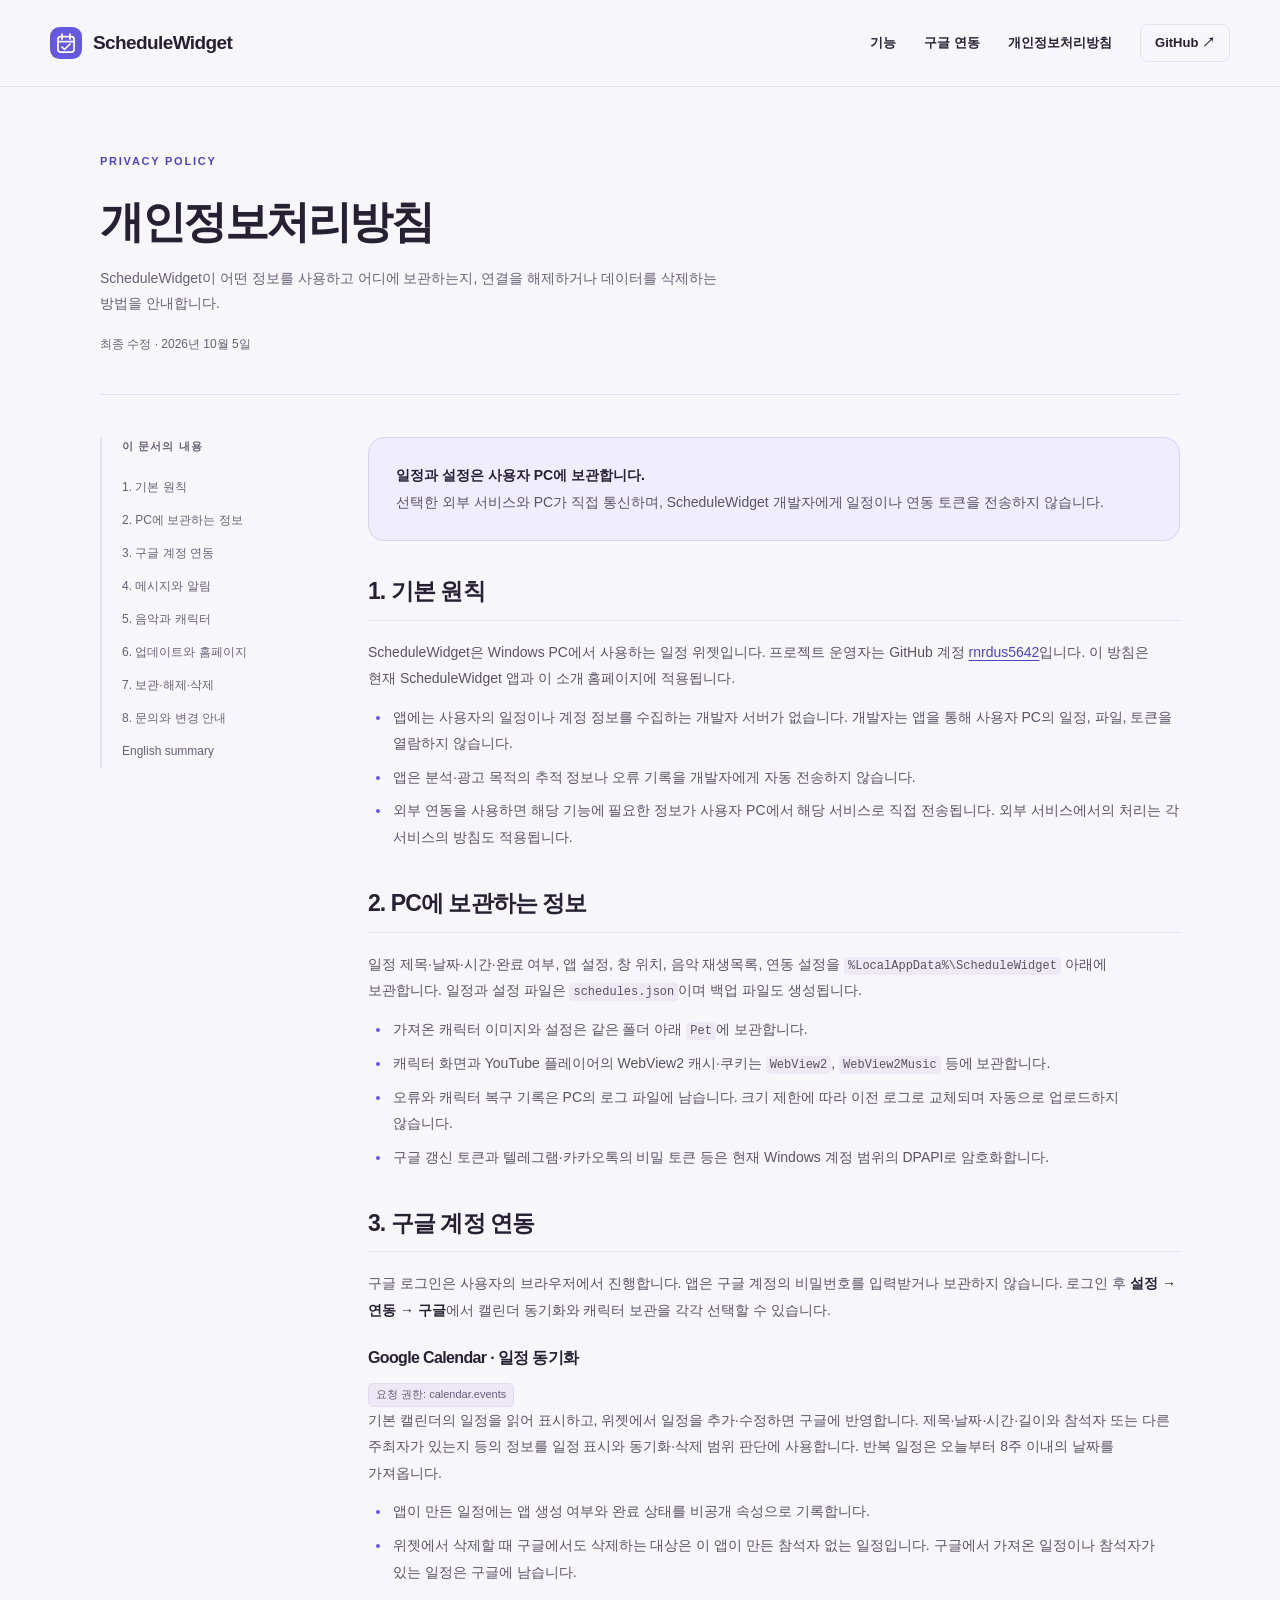
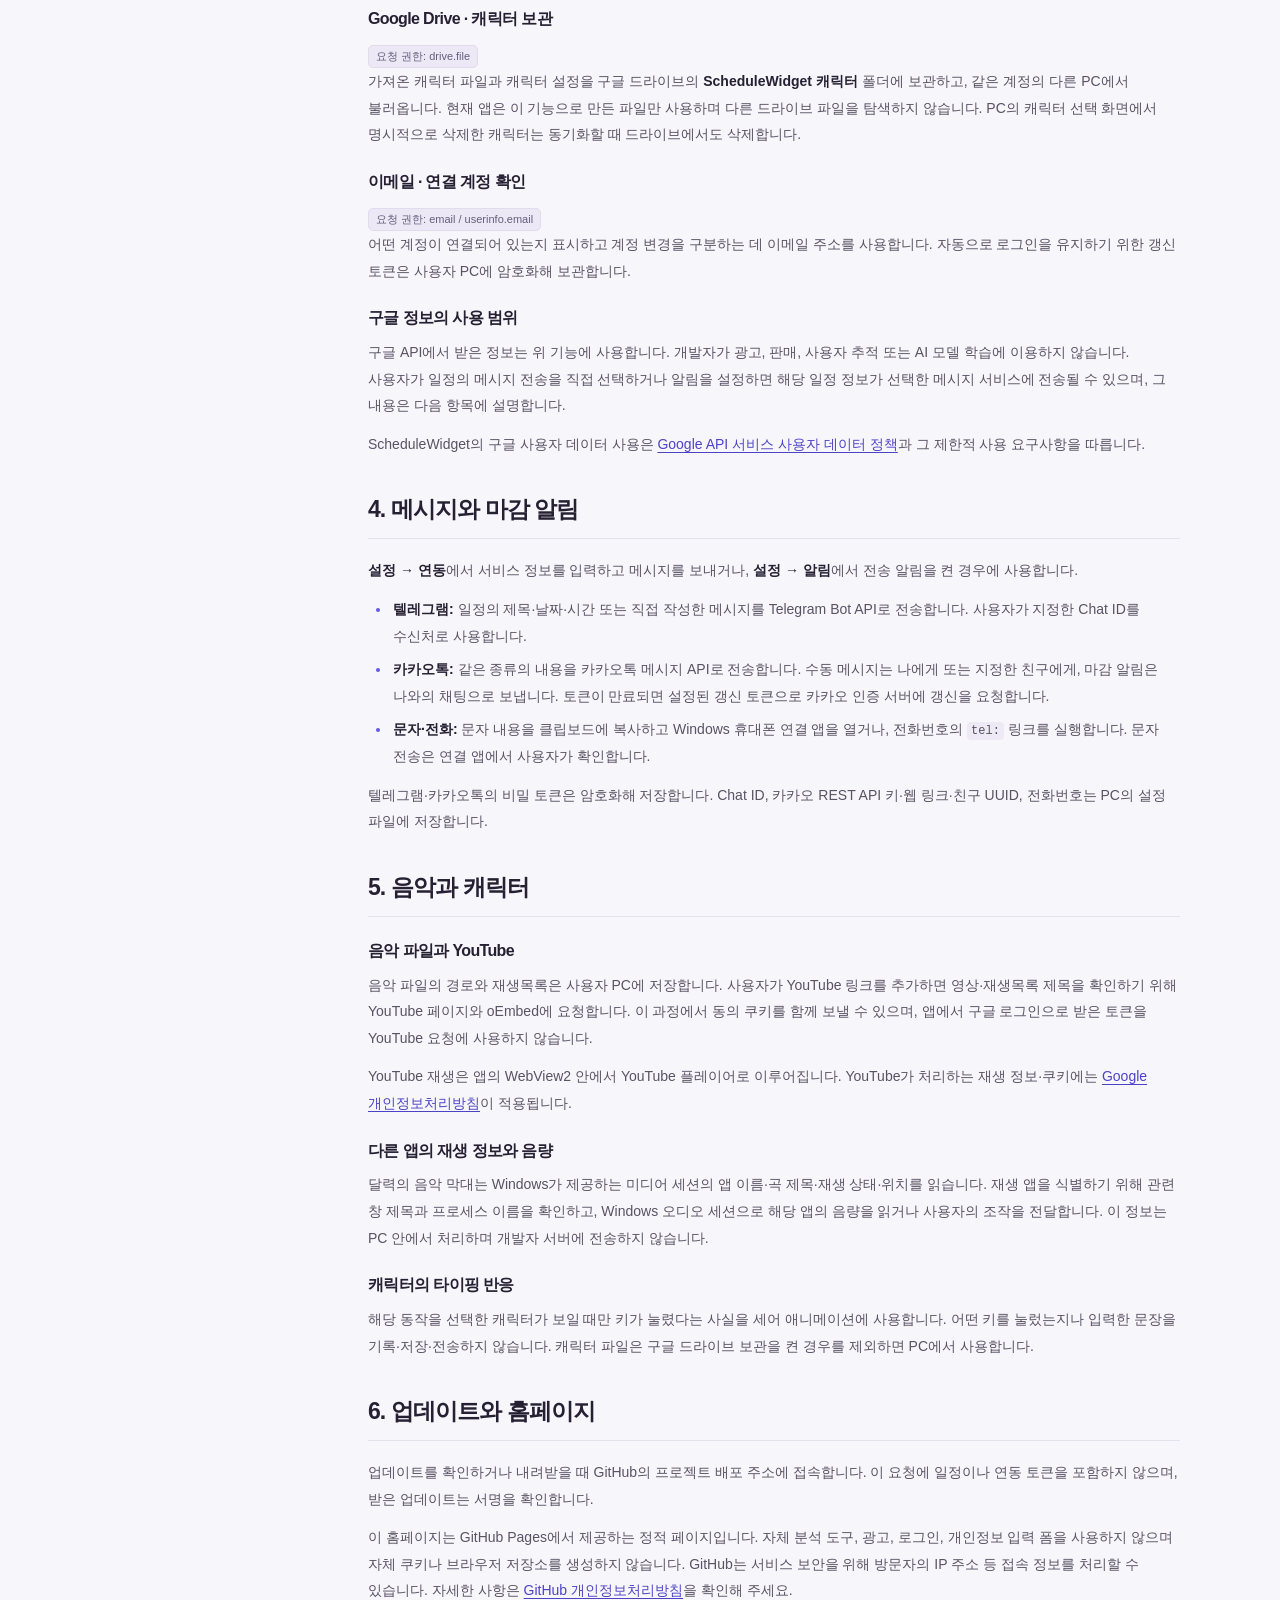
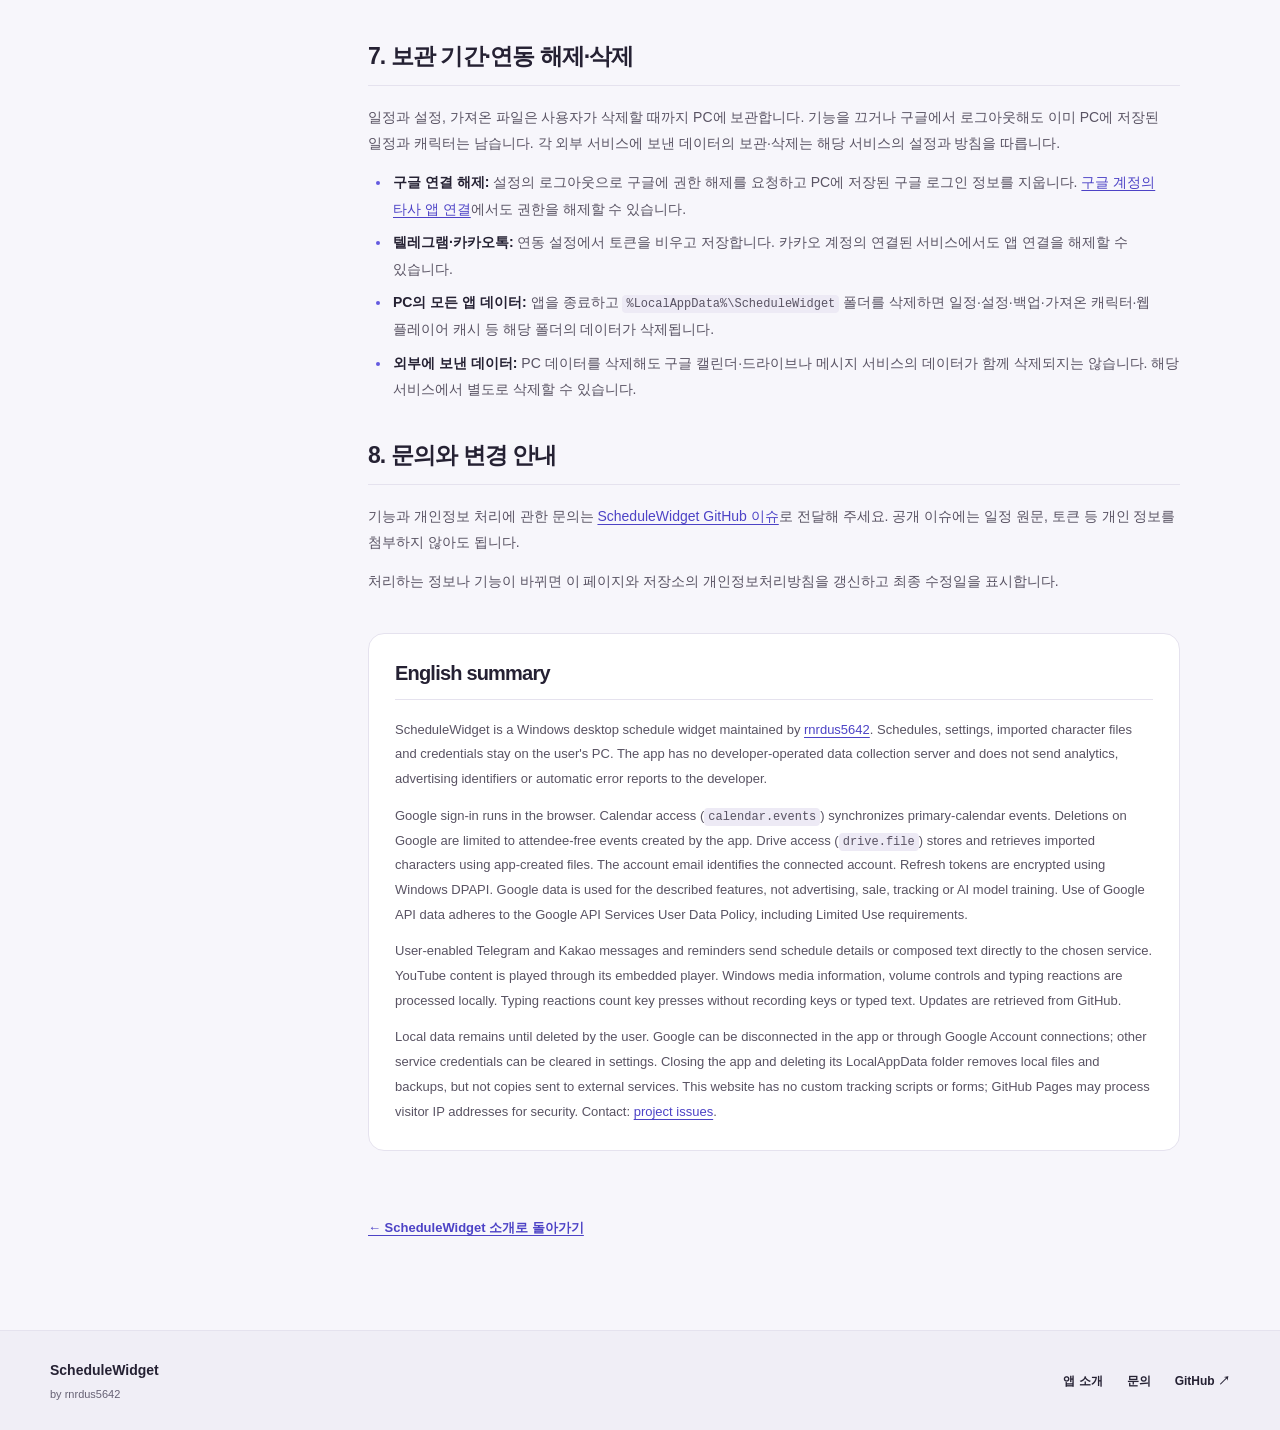
==== docs/privacy.html @ 33fc4219 "Add product and privacy pages for GitHub Pages" ====
<!doctype html>
<html lang="ko">
<head>
  <meta charset="utf-8">
  <meta name="viewport" content="width=device-width, initial-scale=1">
  <meta name="description" content="ScheduleWidget의 일정, Google Calendar·Drive 연동, 메시지, 음악, 캐릭터 및 홈페이지에서 처리하는 정보와 보관·삭제 방법을 안내합니다.">
  <meta name="theme-color" content="#f7f6fb">
  <title>개인정보처리방침 — ScheduleWidget</title>
  <link rel="icon" href="assets/icon.svg" type="image/svg+xml">
  <link rel="stylesheet" href="assets/site.css">
</head>
<body>
  <a class="skip-link" href="#main">본문으로 건너뛰기</a>
  <header class="site-header"><div class="container header-inner"><a class="brand" href="./" aria-label="ScheduleWidget 홈"><img src="assets/icon.svg" width="32" height="32" alt=""><span>ScheduleWidget</span></a><nav aria-label="주 메뉴"><a href="./#features">기능</a><a href="./#google">구글 연동</a><a href="privacy.html" aria-current="page">개인정보처리방침</a><a class="nav-github" href="https://github.com/rnrdus5642/ScheduleWidget">GitHub ↗</a></nav></div></header>
  <main id="main" class="policy-container">
    <div class="policy-heading"><span class="eyebrow">PRIVACY POLICY</span><h1>개인정보처리방침</h1><p>ScheduleWidget이 어떤 정보를 사용하고 어디에 보관하는지, 연결을 해제하거나 데이터를 삭제하는 방법을 안내합니다.</p><p class="updated">최종 수정 · 2026년 10월 5일</p></div>
    <div class="policy-layout">
      <nav class="policy-toc" aria-label="개인정보처리방침 목차"><p>이 문서의 내용</p><a href="#overview">1. 기본 원칙</a><a href="#local">2. PC에 보관하는 정보</a><a href="#google">3. 구글 계정 연동</a><a href="#messages">4. 메시지와 알림</a><a href="#media">5. 음악과 캐릭터</a><a href="#website">6. 업데이트와 홈페이지</a><a href="#retention">7. 보관·해제·삭제</a><a href="#contact">8. 문의와 변경 안내</a><a href="#english" lang="en">English summary</a></nav>
      <article class="policy-content" aria-label="개인정보처리방침 본문">
        <div class="policy-summary"><p><strong>일정과 설정은 사용자 PC에 보관합니다.</strong><br>선택한 외부 서비스와 PC가 직접 통신하며, ScheduleWidget 개발자에게 일정이나 연동 토큰을 전송하지 않습니다.</p></div>
        <section id="overview"><h2>1. 기본 원칙</h2><p>ScheduleWidget은 Windows PC에서 사용하는 일정 위젯입니다. 프로젝트 운영자는 GitHub 계정 <a href="https://github.com/rnrdus5642">rnrdus5642</a>입니다. 이 방침은 현재 ScheduleWidget 앱과 이 소개 홈페이지에 적용됩니다.</p><ul><li>앱에는 사용자의 일정이나 계정 정보를 수집하는 개발자 서버가 없습니다. 개발자는 앱을 통해 사용자 PC의 일정, 파일, 토큰을 열람하지 않습니다.</li><li>앱은 분석·광고 목적의 추적 정보나 오류 기록을 개발자에게 자동 전송하지 않습니다.</li><li>외부 연동을 사용하면 해당 기능에 필요한 정보가 사용자 PC에서 해당 서비스로 직접 전송됩니다. 외부 서비스에서의 처리는 각 서비스의 방침도 적용됩니다.</li></ul></section>
        <section id="local"><h2>2. PC에 보관하는 정보</h2><p>일정 제목·날짜·시간·완료 여부, 앱 설정, 창 위치, 음악 재생목록, 연동 설정을 <code>%LocalAppData%\ScheduleWidget</code> 아래에 보관합니다. 일정과 설정 파일은 <code>schedules.json</code>이며 백업 파일도 생성됩니다.</p><ul><li>가져온 캐릭터 이미지와 설정은 같은 폴더 아래 <code>Pet</code>에 보관합니다.</li><li>캐릭터 화면과 YouTube 플레이어의 WebView2 캐시·쿠키는 <code>WebView2</code>, <code>WebView2Music</code> 등에 보관합니다.</li><li>오류와 캐릭터 복구 기록은 PC의 로그 파일에 남습니다. 크기 제한에 따라 이전 로그로 교체되며 자동으로 업로드하지 않습니다.</li><li>구글 갱신 토큰과 텔레그램·카카오톡의 비밀 토큰 등은 현재 Windows 계정 범위의 DPAPI로 암호화합니다.</li></ul></section>
        <section id="google"><h2>3. 구글 계정 연동</h2><p>구글 로그인은 사용자의 브라우저에서 진행합니다. 앱은 구글 계정의 비밀번호를 입력받거나 보관하지 않습니다. 로그인 후 <strong>설정 → 연동 → 구글</strong>에서 캘린더 동기화와 캐릭터 보관을 각각 선택할 수 있습니다.</p>
          <h3>Google Calendar · 일정 동기화</h3><span class="scope-label">요청 권한: calendar.events</span><p>기본 캘린더의 일정을 읽어 표시하고, 위젯에서 일정을 추가·수정하면 구글에 반영합니다. 제목·날짜·시간·길이와 참석자 또는 다른 주최자가 있는지 등의 정보를 일정 표시와 동기화·삭제 범위 판단에 사용합니다. 반복 일정은 오늘부터 8주 이내의 날짜를 가져옵니다.</p><ul><li>앱이 만든 일정에는 앱 생성 여부와 완료 상태를 비공개 속성으로 기록합니다.</li><li>위젯에서 삭제할 때 구글에서도 삭제하는 대상은 이 앱이 만든 참석자 없는 일정입니다. 구글에서 가져온 일정이나 참석자가 있는 일정은 구글에 남습니다.</li></ul>
          <h3>Google Drive · 캐릭터 보관</h3><span class="scope-label">요청 권한: drive.file</span><p>가져온 캐릭터 파일과 캐릭터 설정을 구글 드라이브의 <strong>ScheduleWidget 캐릭터</strong> 폴더에 보관하고, 같은 계정의 다른 PC에서 불러옵니다. 현재 앱은 이 기능으로 만든 파일만 사용하며 다른 드라이브 파일을 탐색하지 않습니다. PC의 캐릭터 선택 화면에서 명시적으로 삭제한 캐릭터는 동기화할 때 드라이브에서도 삭제합니다.</p>
          <h3>이메일 · 연결 계정 확인</h3><span class="scope-label">요청 권한: email / userinfo.email</span><p>어떤 계정이 연결되어 있는지 표시하고 계정 변경을 구분하는 데 이메일 주소를 사용합니다. 자동으로 로그인을 유지하기 위한 갱신 토큰은 사용자 PC에 암호화해 보관합니다.</p>
          <h3>구글 정보의 사용 범위</h3><p>구글 API에서 받은 정보는 위 기능에 사용합니다. 개발자가 광고, 판매, 사용자 추적 또는 AI 모델 학습에 이용하지 않습니다. 사용자가 일정의 메시지 전송을 직접 선택하거나 알림을 설정하면 해당 일정 정보가 선택한 메시지 서비스에 전송될 수 있으며, 그 내용은 다음 항목에 설명합니다.</p><p>ScheduleWidget의 구글 사용자 데이터 사용은 <a href="https://developers.google.com/terms/api-services-user-data-policy">Google API 서비스 사용자 데이터 정책</a>과 그 제한적 사용 요구사항을 따릅니다.</p>
        </section>
        <section id="messages"><h2>4. 메시지와 마감 알림</h2><p><strong>설정 → 연동</strong>에서 서비스 정보를 입력하고 메시지를 보내거나, <strong>설정 → 알림</strong>에서 전송 알림을 켠 경우에 사용합니다.</p><ul><li><strong>텔레그램:</strong> 일정의 제목·날짜·시간 또는 직접 작성한 메시지를 Telegram Bot API로 전송합니다. 사용자가 지정한 Chat ID를 수신처로 사용합니다.</li><li><strong>카카오톡:</strong> 같은 종류의 내용을 카카오톡 메시지 API로 전송합니다. 수동 메시지는 나에게 또는 지정한 친구에게, 마감 알림은 나와의 채팅으로 보냅니다. 토큰이 만료되면 설정된 갱신 토큰으로 카카오 인증 서버에 갱신을 요청합니다.</li><li><strong>문자·전화:</strong> 문자 내용을 클립보드에 복사하고 Windows 휴대폰 연결 앱을 열거나, 전화번호의 <code>tel:</code> 링크를 실행합니다. 문자 전송은 연결 앱에서 사용자가 확인합니다.</li></ul><p>텔레그램·카카오톡의 비밀 토큰은 암호화해 저장합니다. Chat ID, 카카오 REST API 키·웹 링크·친구 UUID, 전화번호는 PC의 설정 파일에 저장합니다.</p></section>
        <section id="media"><h2>5. 음악과 캐릭터</h2><h3>음악 파일과 YouTube</h3><p>음악 파일의 경로와 재생목록은 사용자 PC에 저장합니다. 사용자가 YouTube 링크를 추가하면 영상·재생목록 제목을 확인하기 위해 YouTube 페이지와 oEmbed에 요청합니다. 이 과정에서 동의 쿠키를 함께 보낼 수 있으며, 앱에서 구글 로그인으로 받은 토큰을 YouTube 요청에 사용하지 않습니다.</p><p>YouTube 재생은 앱의 WebView2 안에서 YouTube 플레이어로 이루어집니다. YouTube가 처리하는 재생 정보·쿠키에는 <a href="https://policies.google.com/privacy">Google 개인정보처리방침</a>이 적용됩니다.</p><h3>다른 앱의 재생 정보와 음량</h3><p>달력의 음악 막대는 Windows가 제공하는 미디어 세션의 앱 이름·곡 제목·재생 상태·위치를 읽습니다. 재생 앱을 식별하기 위해 관련 창 제목과 프로세스 이름을 확인하고, Windows 오디오 세션으로 해당 앱의 음량을 읽거나 사용자의 조작을 전달합니다. 이 정보는 PC 안에서 처리하며 개발자 서버에 전송하지 않습니다.</p><h3>캐릭터의 타이핑 반응</h3><p>해당 동작을 선택한 캐릭터가 보일 때만 키가 눌렸다는 사실을 세어 애니메이션에 사용합니다. 어떤 키를 눌렀는지나 입력한 문장을 기록·저장·전송하지 않습니다. 캐릭터 파일은 구글 드라이브 보관을 켠 경우를 제외하면 PC에서 사용합니다.</p></section>
        <section id="website"><h2>6. 업데이트와 홈페이지</h2><p>업데이트를 확인하거나 내려받을 때 GitHub의 프로젝트 배포 주소에 접속합니다. 이 요청에 일정이나 연동 토큰을 포함하지 않으며, 받은 업데이트는 서명을 확인합니다.</p><p>이 홈페이지는 GitHub Pages에서 제공하는 정적 페이지입니다. 자체 분석 도구, 광고, 로그인, 개인정보 입력 폼을 사용하지 않으며 자체 쿠키나 브라우저 저장소를 생성하지 않습니다. GitHub는 서비스 보안을 위해 방문자의 IP 주소 등 접속 정보를 처리할 수 있습니다. 자세한 사항은 <a href="https://docs.github.com/en/site-policy/privacy-policies/github-general-privacy-statement">GitHub 개인정보처리방침</a>을 확인해 주세요.</p></section>
        <section id="retention"><h2>7. 보관 기간·연동 해제·삭제</h2><p>일정과 설정, 가져온 파일은 사용자가 삭제할 때까지 PC에 보관합니다. 기능을 끄거나 구글에서 로그아웃해도 이미 PC에 저장된 일정과 캐릭터는 남습니다. 각 외부 서비스에 보낸 데이터의 보관·삭제는 해당 서비스의 설정과 방침을 따릅니다.</p><ul><li><strong>구글 연결 해제:</strong> 설정의 로그아웃으로 구글에 권한 해제를 요청하고 PC에 저장된 구글 로그인 정보를 지웁니다. <a href="https://myaccount.google.com/connections">구글 계정의 타사 앱 연결</a>에서도 권한을 해제할 수 있습니다.</li><li><strong>텔레그램·카카오톡:</strong> 연동 설정에서 토큰을 비우고 저장합니다. 카카오 계정의 연결된 서비스에서도 앱 연결을 해제할 수 있습니다.</li><li><strong>PC의 모든 앱 데이터:</strong> 앱을 종료하고 <code>%LocalAppData%\ScheduleWidget</code> 폴더를 삭제하면 일정·설정·백업·가져온 캐릭터·웹 플레이어 캐시 등 해당 폴더의 데이터가 삭제됩니다.</li><li><strong>외부에 보낸 데이터:</strong> PC 데이터를 삭제해도 구글 캘린더·드라이브나 메시지 서비스의 데이터가 함께 삭제되지는 않습니다. 해당 서비스에서 별도로 삭제할 수 있습니다.</li></ul></section>
        <section id="contact"><h2>8. 문의와 변경 안내</h2><p>기능과 개인정보 처리에 관한 문의는 <a href="https://github.com/rnrdus5642/ScheduleWidget/issues">ScheduleWidget GitHub 이슈</a>로 전달해 주세요. 공개 이슈에는 일정 원문, 토큰 등 개인 정보를 첨부하지 않아도 됩니다.</p><p>처리하는 정보나 기능이 바뀌면 이 페이지와 저장소의 개인정보처리방침을 갱신하고 최종 수정일을 표시합니다.</p></section>
        <section id="english" class="policy-en" lang="en"><h2>English summary</h2><p>ScheduleWidget is a Windows desktop schedule widget maintained by <a href="https://github.com/rnrdus5642">rnrdus5642</a>. Schedules, settings, imported character files and credentials stay on the user's PC. The app has no developer-operated data collection server and does not send analytics, advertising identifiers or automatic error reports to the developer.</p><p>Google sign-in runs in the browser. Calendar access (<code>calendar.events</code>) synchronizes primary-calendar events. Deletions on Google are limited to attendee-free events created by the app. Drive access (<code>drive.file</code>) stores and retrieves imported characters using app-created files. The account email identifies the connected account. Refresh tokens are encrypted using Windows DPAPI. Google data is used for the described features, not advertising, sale, tracking or AI model training. Use of Google API data adheres to the Google API Services User Data Policy, including Limited Use requirements.</p><p>User-enabled Telegram and Kakao messages and reminders send schedule details or composed text directly to the chosen service. YouTube content is played through its embedded player. Windows media information, volume controls and typing reactions are processed locally. Typing reactions count key presses without recording keys or typed text. Updates are retrieved from GitHub.</p><p>Local data remains until deleted by the user. Google can be disconnected in the app or through Google Account connections; other service credentials can be cleared in settings. Closing the app and deleting its LocalAppData folder removes local files and backups, but not copies sent to external services. This website has no custom tracking scripts or forms; GitHub Pages may process visitor IP addresses for security. Contact: <a href="https://github.com/rnrdus5642/ScheduleWidget/issues">project issues</a>.</p></section>
        <a class="text-link policy-back" href="./">← ScheduleWidget 소개로 돌아가기</a>
      </article>
    </div>
  </main>
  <footer class="site-footer"><div class="container footer-inner"><div class="footer-brand">ScheduleWidget <span>by <a href="https://github.com/rnrdus5642">rnrdus5642</a></span></div><nav aria-label="하단 메뉴"><a href="./">앱 소개</a><a href="https://github.com/rnrdus5642/ScheduleWidget/issues">문의</a><a href="https://github.com/rnrdus5642/ScheduleWidget">GitHub ↗</a></nav></div></footer>
</body>
</html>
---- docs/assets/site.css ----
:root{color-scheme:light;--canvas:#f7f6fb;--paper:#fff;--ink:#252133;--muted:#666174;--accent:#6459df;--accent-dark:#4d43c6;--line:#e5e2ee;--lavender:#efedff;--radius:22px}
*{box-sizing:border-box}html{scroll-behavior:smooth;scroll-padding-top:100px}body{margin:0;background:var(--canvas);color:var(--ink);font-family:"Segoe UI","Malgun Gothic","Apple SD Gothic Neo",sans-serif;font-size:15px;line-height:1.75;word-break:keep-all;overflow-wrap:anywhere}a{color:inherit;text-decoration:none}button,a{-webkit-tap-highlight-color:transparent}a:focus-visible{outline:3px solid var(--accent);outline-offset:5px;border-radius:4px}a:hover{text-decoration:underline;text-underline-offset:5px}img{max-width:100%;display:block}h1,h2,h3,p,figure{margin:0}h1,h2,h3{line-height:1.3;letter-spacing:-.04em}h2{font-size:34px}h3{font-size:20px}p{color:var(--muted)}.container{width:min(1180px,calc(100% - 80px));margin-inline:auto}.skip-link{position:fixed;left:16px;top:-100px;z-index:10;padding:10px 18px;color:#fff;background:var(--accent)}.skip-link:focus{top:12px}.site-header{border-bottom:1px solid var(--line);background:var(--canvas)}.header-inner{min-height:86px;display:flex;align-items:center;justify-content:space-between;gap:26px}.brand{display:inline-flex;align-items:center;gap:11px;font-size:19px;font-weight:750;letter-spacing:-.6px;white-space:nowrap}.brand:hover{text-decoration:none}.site-header nav,.site-footer nav{display:flex;gap:28px;align-items:center;font-size:13px;font-weight:600}.nav-github{border:1px solid var(--line);padding:7px 14px;border-radius:8px}.hero{display:grid;grid-template-columns:.82fr 1.18fr;gap:46px;align-items:center;padding-block:110px 100px}.eyebrow{display:block;font-size:11px;letter-spacing:.16em;font-weight:750;color:var(--accent-dark);margin-bottom:22px}.hero-copy .eyebrow{display:flex;align-items:center;gap:8px;letter-spacing:.12em}.status-dot{width:7px;height:7px;border-radius:50%;background:var(--accent)}h1{font-size:clamp(40px,4.6vw,61px);line-height:1.2;letter-spacing:-.055em;font-weight:750}h1 span{color:var(--accent)}.hero-description{font-size:16px;line-height:1.85;margin-top:26px}.hero-actions{display:flex;align-items:center;flex-wrap:wrap;gap:24px;margin-top:32px}.button{display:inline-flex;align-items:center;justify-content:center;gap:22px;padding:12px 20px;border:1px solid transparent;border-radius:10px;font-size:13px;font-weight:700;min-height:46px;white-space:nowrap;transition:background .15s}.button:hover{text-decoration:none}.primary{background:var(--accent);color:#fff;box-shadow:0 4px 12px #6459df1c}.primary:hover{background:var(--accent-dark)}.secondary{background:var(--paper);border-color:var(--line)}.secondary:hover{background:var(--lavender)}.text-link{font-size:13px;font-weight:650;display:inline-block}.hero-note{font-size:12px;margin-top:24px}.hero-note span{margin:0 9px;color:#aaa4b8}.hero-visual{min-width:0;position:relative;padding-top:26px}.visual-label{display:flex;align-items:center;gap:7px;font-size:11px;font-weight:650;color:var(--muted);margin:0 0 14px 7px}.tiny-square{width:7px;height:7px;background:#b4a9ea;border-radius:2px}.widget-preview{position:relative;background:#fff;border:1px solid #c9c3df;border-radius:12px;padding:0 8px 8px;box-shadow:0 26px 60px -28px #47415c5c,0 2px 8px #3c285614;transform:rotate(-1.2deg)}.widget-preview:before,.widget-preview:after{position:absolute;top:-6px;content:"";width:6px;height:14px;background:#d7b1c6;border:1px solid #867693;border-radius:3px;left:29%}.widget-preview:after{left:72%}.preview-top{display:flex;align-items:center;justify-content:space-between;height:29px;font-size:10px;margin:0 -8px 7px;padding:0 12px;background:#efebfa;border-bottom:1px solid #c9c3df;border-radius:11px 11px 0 0;color:#575068}.preview-top>span:first-child{font-size:22px;line-height:1}.week-grid{display:grid;grid-template-columns:repeat(7,minmax(0,1fr));gap:4px;min-height:172px}.day{padding:7px 4px;background:#f6f4f1;border:1.5px solid transparent;border-radius:4px}.day.today{border-color:#7f75d9;background:#fbfaff}.day-heading{text-align:center;font-size:9px;color:#777084;margin-bottom:11px}.day-heading strong{display:block;font-size:16px;color:#524a69;margin-top:1px}.weekend .day-heading,.weekend .day-heading strong{color:#b7475c}.event{display:block;font-size:9px;font-weight:600;color:#494260;border-radius:4px;padding:7px 5px;margin-bottom:5px;line-height:1.6;word-break:keep-all}.event small{display:block;font-size:8px;margin-top:3px;color:#5c556c;font-weight:400}.lavender{background:#eae5fc}.sage{background:#dcefe5}.sand{background:#fff0ce}.preview-player{position:relative;height:37px;margin-top:7px;background:#fdfaf3;border:1px solid #d8d0e4;border-radius:7px;display:flex;align-items:center;gap:9px;padding:0 9px 4px;font-size:10px;color:#5a526d;white-space:nowrap;overflow:hidden}.preview-source{font-size:9px;border:1px solid #ddd6e6;border-radius:12px;padding:1px 7px;background:#fff}.player-controls{font-size:12px}.preview-track{overflow:hidden;text-overflow:ellipsis;flex:1}.preview-time{font-size:8px}.preview-progress{position:absolute;left:9px;right:9px;bottom:3px;height:2px;background:#e8e3ef}.preview-progress:before{content:"";display:block;width:31%;height:2px;background:#7a6d94}.preview-progress i{display:block;position:absolute;left:31%;top:-2px;width:6px;height:6px;background:#000;border-radius:50%}.visual-bottom{height:90px;display:flex;align-items:center;gap:18px;padding:8px 14px 0}.visual-message{font-size:11px;color:#6d647f}.dday-sticker{margin-left:auto;background:#fff2c9;border:1px solid #e9dba9;padding:9px 14px;font-size:10px;transform:rotate(6deg);box-shadow:0 4px 8px #5043230a;border-radius:6px;white-space:nowrap;color:#756033}.dday-sticker strong{display:block;font-size:21px;line-height:1.2;color:#57441c}.pet-illustration{position:relative;display:block;flex:0 0 52px;width:52px;height:40px;background:#fff;border:1.5px solid #bcb5cf;border-radius:45% 45% 38% 38%;box-shadow:0 6px 0 -3px #ddd8ed}.pet-illustration:before,.pet-illustration:after{content:"";position:absolute;width:4px;height:6px;border-radius:3px;background:#4e4562;top:15px;left:16px}.pet-illustration:after{left:31px}.pet-illustration i{position:absolute;left:22px;top:22px;width:7px;height:4px;border-bottom:1.5px solid #4e4562;border-radius:0 0 6px 6px}.pet-illustration b{position:absolute;left:7px;right:7px;top:24px;height:3px;border-left:5px solid #eccfdc;border-right:5px solid #eccfdc}.hero-visual figcaption{font-size:10px;text-align:right;color:#766f83;margin-top:4px}.feature-section{padding-block:62px 98px;border-top:1px solid var(--line)}.section-heading{display:flex;justify-content:space-between;align-items:end;gap:30px;margin-bottom:32px}.section-heading .eyebrow,.connection-copy .eyebrow,.start-section .eyebrow{margin-bottom:15px}.section-heading p{font-size:14px}.feature-grid{display:grid;grid-template-columns:repeat(2,minmax(0,1fr));gap:18px}.feature-card{padding:32px 34px;background:var(--paper);border:1px solid var(--line);border-radius:var(--radius)}.feature-number{font-size:10px;letter-spacing:.13em;color:var(--accent-dark);font-weight:650}.feature-card h3{margin-top:16px;margin-bottom:13px}.feature-card p{font-size:14px;max-width:450px;line-height:1.85}.feature-tags{display:flex;flex-wrap:wrap;gap:7px;margin-top:21px}.feature-tags span{padding:3px 9px;border-radius:5px;background:#f4f2f9;color:#665e78;font-size:11px}.connection-section{background:#eeecf8;border-top:1px solid #e5e0f3;border-bottom:1px solid #e5e0f3;padding-block:78px}.connection-grid{display:grid;grid-template-columns:.9fr 1.1fr;gap:86px;align-items:center}.connection-copy>p{margin-top:24px;font-size:14px;line-height:1.9;max-width:395px}.connection-copy .text-link{margin-top:25px;color:var(--accent-dark)}.connection-list{display:grid;gap:13px}.connection-list article{background:#fff;border:1px solid #e5e0ef;border-radius:15px;padding:22px;display:flex;align-items:start;gap:19px}.connection-list h3{font-size:16px;letter-spacing:-.02em;margin-bottom:7px}.connection-list p{font-size:12px;line-height:1.85}.connection-mark{flex:0 0 36px;display:flex;align-items:center;justify-content:center;width:36px;height:36px;border-radius:10px;font-size:19px;font-weight:700}.calendar-mark{background:#e9eeff;color:#425cc5;font-size:15px}.drive-mark{background:#e3f1eb;color:#378066;font-size:27px}.account-mark{background:#f5eaf2;color:#986489}.privacy-strip{display:flex;align-items:center;gap:26px;padding-block:56px;border-bottom:1px solid var(--line)}.privacy-strip>div:nth-child(2){flex:1}.privacy-strip h2{font-size:20px;margin-bottom:10px}.privacy-strip p{font-size:13px;max-width:700px}.privacy-symbol{display:grid;place-items:center;flex:0 0 46px;height:50px;font-size:23px;border-radius:18px;background:#e5e1f6;color:var(--accent-dark)}.start-section{padding-block:74px 82px;display:flex;justify-content:space-between;align-items:center;gap:32px}.start-section h2{font-size:28px;margin-bottom:18px}.start-section p{font-size:13px;line-height:1.9}.start-links{display:grid;gap:17px;flex-shrink:0;text-align:center}.site-footer{border-top:1px solid var(--line);padding-block:27px;background:#f0eef6}.footer-inner{display:flex;align-items:center;justify-content:space-between;gap:20px}.footer-brand{font-size:14px;font-weight:650}.footer-brand span{display:block;font-size:11px;color:var(--muted);font-weight:400;margin-top:2px}.site-footer nav{font-size:12px;gap:24px}
/* Privacy document shares the product's typography and stays readable at narrow widths. */
.policy-container{width:min(1080px,calc(100% - 80px));margin-inline:auto}.policy-heading{padding-block:65px 39px;border-bottom:1px solid var(--line)}.policy-heading h1{font-size:44px;line-height:1.3}.policy-heading p{font-size:14px;max-width:650px;margin-top:16px}.policy-heading .updated{font-size:12px;margin-top:19px}.policy-layout{display:grid;grid-template-columns:210px minmax(0,1fr);gap:58px;padding-block:42px 90px;align-items:start}.policy-toc{position:sticky;top:25px;border-left:2px solid var(--line);padding-left:20px}.policy-toc p{font-size:11px;letter-spacing:.1em;font-weight:700;margin-bottom:14px}.policy-toc a{display:block;font-size:12px;padding:6px 0;color:var(--muted)}.policy-toc a:hover{color:var(--accent-dark)}.policy-content{min-width:0}.policy-summary{padding:24px 27px;border:1px solid #d8d2f4;border-radius:16px;background:var(--lavender);margin-bottom:36px}.policy-summary p{color:#4b4267;font-size:14px;line-height:1.85}.policy-content section{scroll-margin-top:30px;margin-bottom:38px}.policy-content h2{font-size:23px;padding-bottom:13px;border-bottom:1px solid var(--line);margin-bottom:18px}.policy-content h3{font-size:16px;margin:24px 0 10px}.policy-content p,.policy-content li{font-size:14px;line-height:1.9;color:#595363}.policy-content p+p{margin-top:12px}.policy-content ul,.policy-content ol{padding-left:23px;margin-block:12px}.policy-content li{padding-left:2px;margin-bottom:7px}.policy-content li::marker{color:var(--accent)}.policy-content a{color:var(--accent-dark);text-decoration:underline;text-underline-offset:3px}.policy-content code{font-size:12px;padding:2px 4px;border-radius:4px;background:#edeaf5;word-break:break-all;overflow-wrap:anywhere}.policy-content strong{color:var(--ink);font-weight:650}.scope-label{display:inline-block;font-size:11px;color:#665e7b;background:#ece8f6;border:1px solid #e0dbed;padding:1px 7px;border-radius:5px;margin-top:5px}.policy-en{padding:26px;background:#fff;border:1px solid var(--line);border-radius:16px}.policy-en h2{font-size:20px}.policy-content .policy-en p{font-size:13px}.policy-back{margin-top:28px}
@media(min-width:1500px){.hero{padding-block:128px 115px}.hero-visual{transform:scale(1.04)}}
@media(max-width:1000px){.container,.policy-container{width:calc(100% - 48px)}.hero{gap:30px;padding-block:74px 64px;grid-template-columns:.8fr 1.2fr}h1{font-size:42px}.hero-description{font-size:14px}.hero-actions{gap:18px}.hero-actions .button{padding-inline:14px}.hero-actions .text-link{font-size:12px}.preview-time{display:none}.connection-grid{gap:38px}.feature-card{padding:27px}.policy-layout{gap:35px;grid-template-columns:180px minmax(0,1fr)}.site-header nav{gap:18px}.privacy-strip{gap:18px}.privacy-strip .button{padding-inline:14px;font-size:12px}.visual-message{font-size:10px}}
@media(max-width:760px){.container,.policy-container{width:calc(100% - 40px)}.header-inner{min-height:76px;flex-wrap:wrap;gap:13px;padding-block:16px}.brand{font-size:18px}.site-header nav{gap:18px;font-size:12px}.nav-github{display:none}.hero{grid-template-columns:1fr;gap:35px;padding-block:54px 48px}.hero-copy{max-width:580px}h1{font-size:48px}.hero-description{font-size:15px;margin-top:20px}.hero-actions{margin-top:25px}.hero-note{margin-top:20px}.hero-visual{padding-top:7px;max-width:620px;width:100%;margin-inline:auto}.widget-preview{transform:rotate(-.6deg)}.week-grid{min-height:165px}.visual-bottom{height:82px;padding-inline:12px}.feature-section{padding-block:43px 58px}.section-heading{display:block;margin-bottom:25px}.section-heading h2{font-size:30px}.section-heading p{margin-top:17px;font-size:13px}.feature-grid{gap:13px}.feature-card{padding:24px}.feature-card h3{font-size:19px}.feature-card p{font-size:13px}.feature-tags span{font-size:10px}.connection-section{padding-block:50px}.connection-grid{grid-template-columns:1fr;gap:28px}.connection-copy h2{font-size:30px}.connection-copy>p{max-width:600px;margin-top:18px}.connection-list{grid-template-columns:1fr}.privacy-strip{flex-wrap:wrap;align-items:start;padding-block:37px}.privacy-strip h2{font-size:19px}.privacy-strip .button{margin-left:64px}.start-section{padding-block:45px;align-items:start;flex-direction:column;gap:23px}.start-section h2{font-size:26px}.start-links{display:flex;align-items:center;flex-wrap:wrap;gap:20px}.footer-inner{align-items:start}.site-footer nav{gap:13px;font-size:11px;flex-wrap:wrap;justify-content:end}.policy-heading{padding-block:44px 29px}.policy-heading h1{font-size:34px}.policy-layout{display:block;padding-top:24px;padding-bottom:50px}.policy-toc{position:static;display:flex;flex-wrap:wrap;gap:2px 18px;padding:0 0 23px;margin-bottom:25px;border-left:0;border-bottom:1px solid var(--line)}.policy-toc p{width:100%;margin-bottom:3px}.policy-summary{padding:20px}.policy-content h2{font-size:22px}}
@media(max-width:440px){.header-inner{gap:15px}.site-header nav{width:100%;justify-content:space-between;gap:10px}.site-header nav a{padding-block:2px}.hero{padding-top:41px}h1{font-size:44px}.eyebrow{font-size:10px;margin-bottom:17px}.hero-description{font-size:14px}.hero-note{font-size:11px}.hero-visual{margin-top:4px}.widget-preview{padding-inline:5px}.preview-top{margin-inline:-5px}.week-grid{gap:3px;min-height:145px}.day{padding:6px 2px}.day-heading{font-size:8px;margin-bottom:10px}.day-heading strong{font-size:14px}.event{font-size:8px;padding:5px 3px}.event small{font-size:7px}.preview-player{gap:8px;font-size:9px}.preview-source{display:none}.visual-bottom{gap:12px;padding-inline:7px}.dday-sticker{padding:7px 10px}.dday-sticker strong{font-size:20px}.visual-message{max-width:110px;font-size:10px}.feature-grid{grid-template-columns:1fr}.feature-card{padding:25px}.feature-card h3{font-size:20px}.feature-card p{font-size:14px}.feature-tags span{font-size:11px}.connection-list article{padding:19px;gap:13px}.connection-list p{font-size:13px}.privacy-symbol{flex-basis:36px;height:40px;font-size:20px;border-radius:13px}.privacy-strip{gap:14px}.privacy-strip .button{margin-left:50px}.start-links{display:grid;text-align:left}.footer-inner{display:block}.site-footer nav{margin-top:18px;justify-content:start;gap:23px}.policy-heading h1{font-size:29px}.policy-heading p{font-size:13px}.policy-content p,.policy-content li{font-size:13px}.policy-content h2{font-size:21px}.policy-summary{padding:18px}.policy-en{padding:20px}}
@media(max-width:760px){.privacy-strip{display:grid;grid-template-columns:46px minmax(0,1fr)}.privacy-strip .button{grid-column:2;justify-self:start;margin-left:0}}
@media(max-width:440px){.privacy-strip{grid-template-columns:36px minmax(0,1fr)}}
@media(prefers-reduced-motion:reduce){html{scroll-behavior:auto}.button{transition:none}}
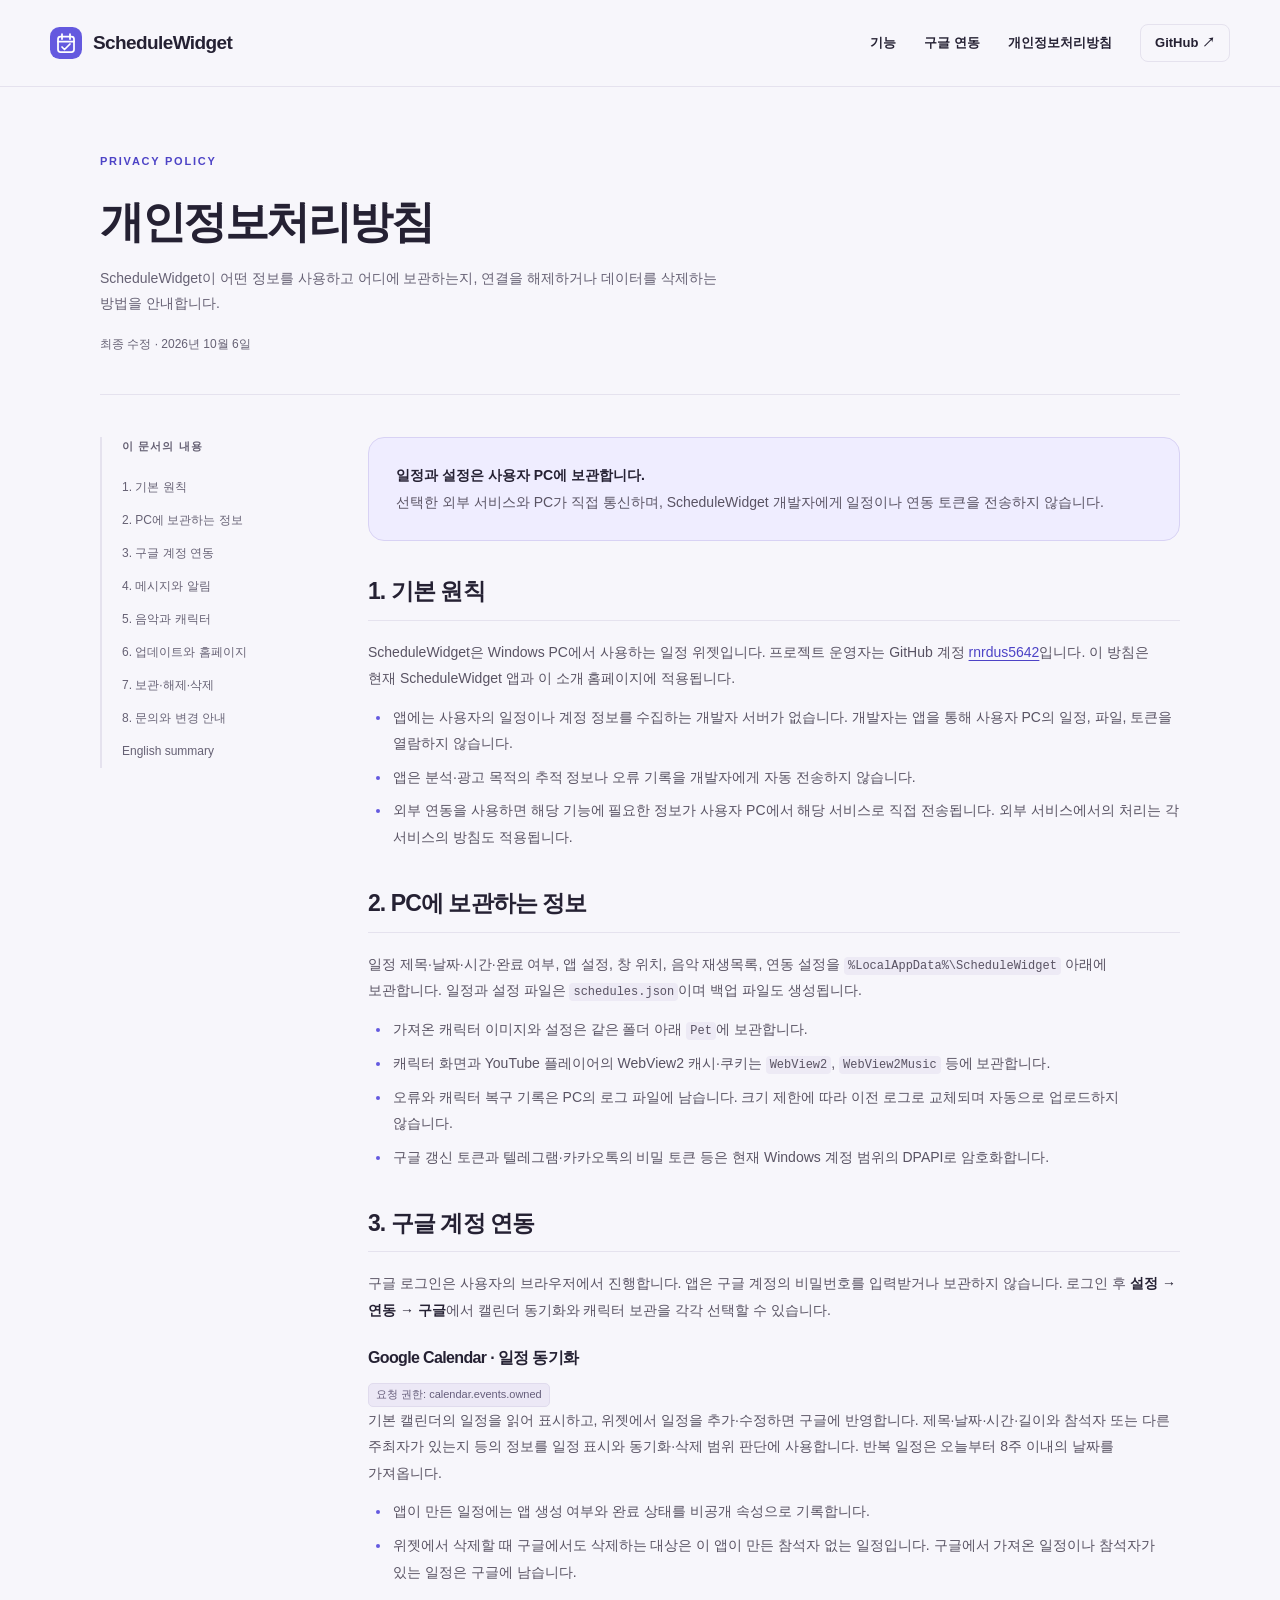
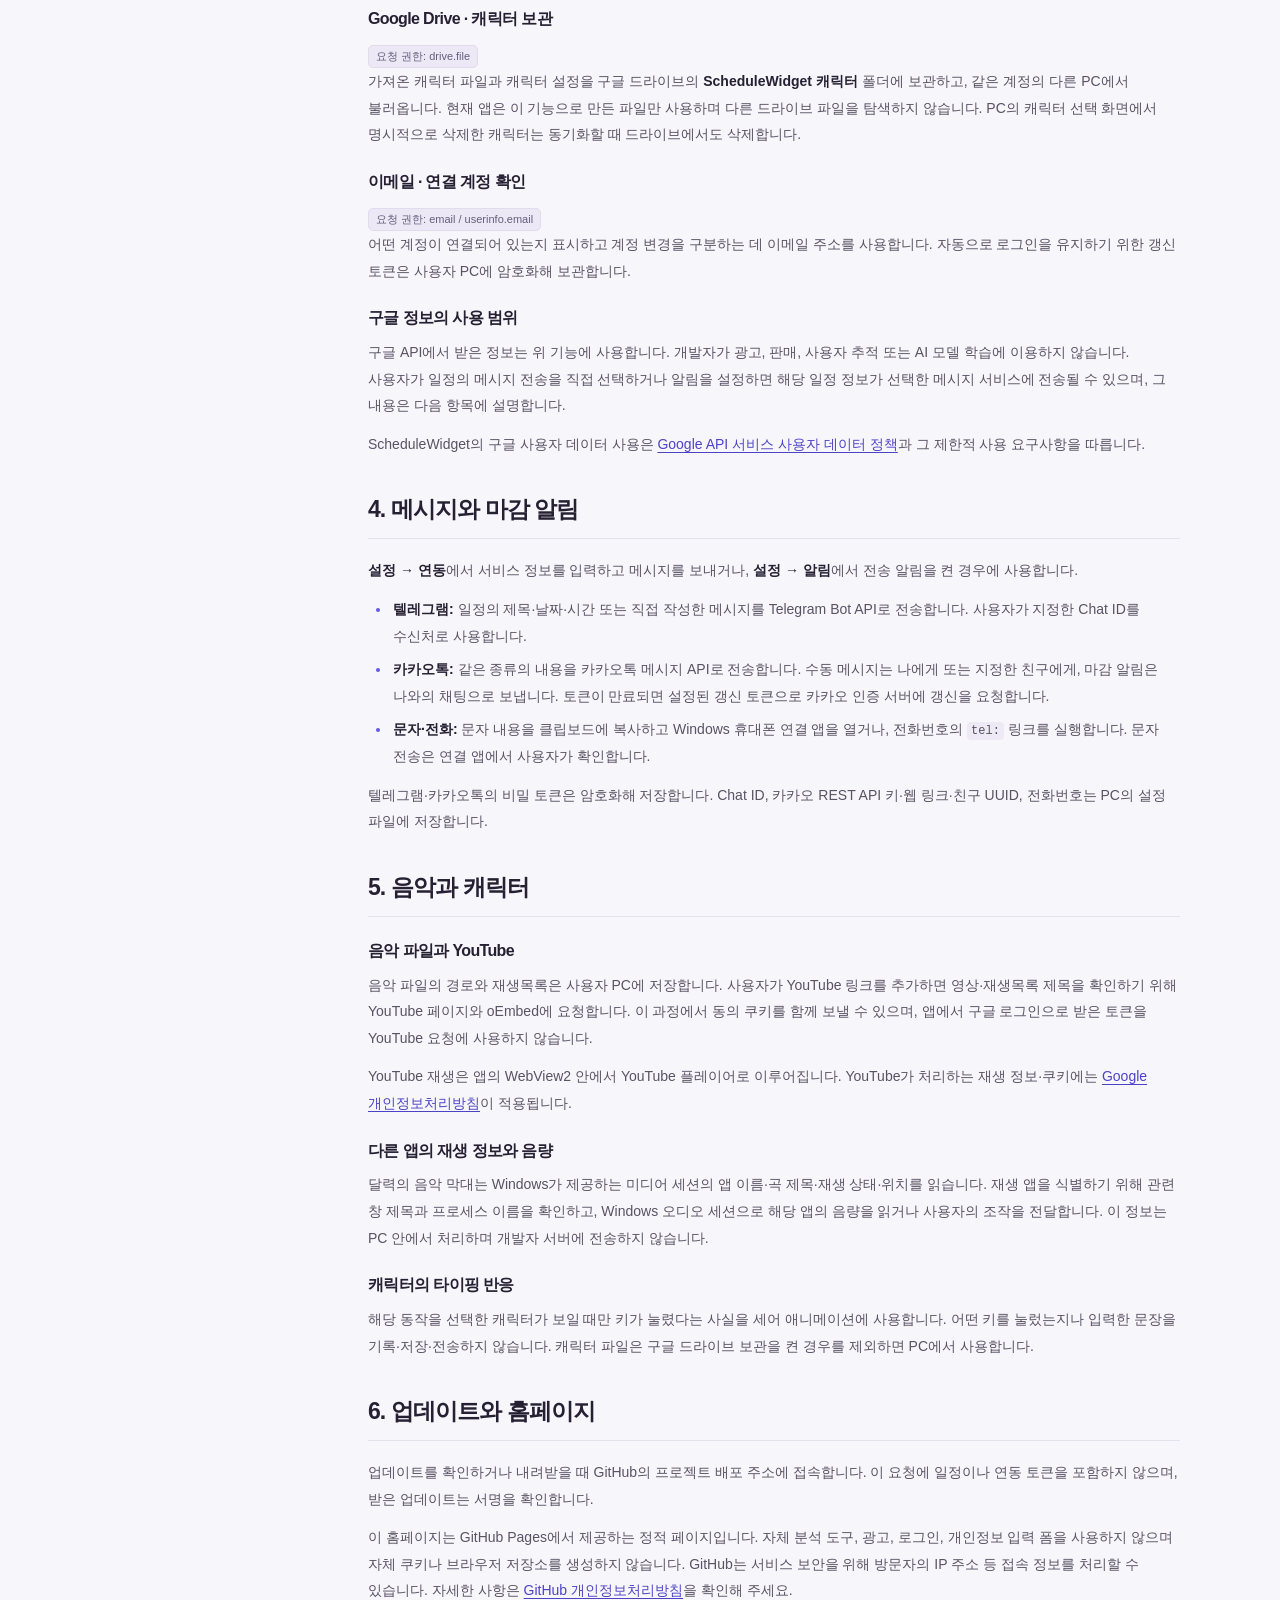
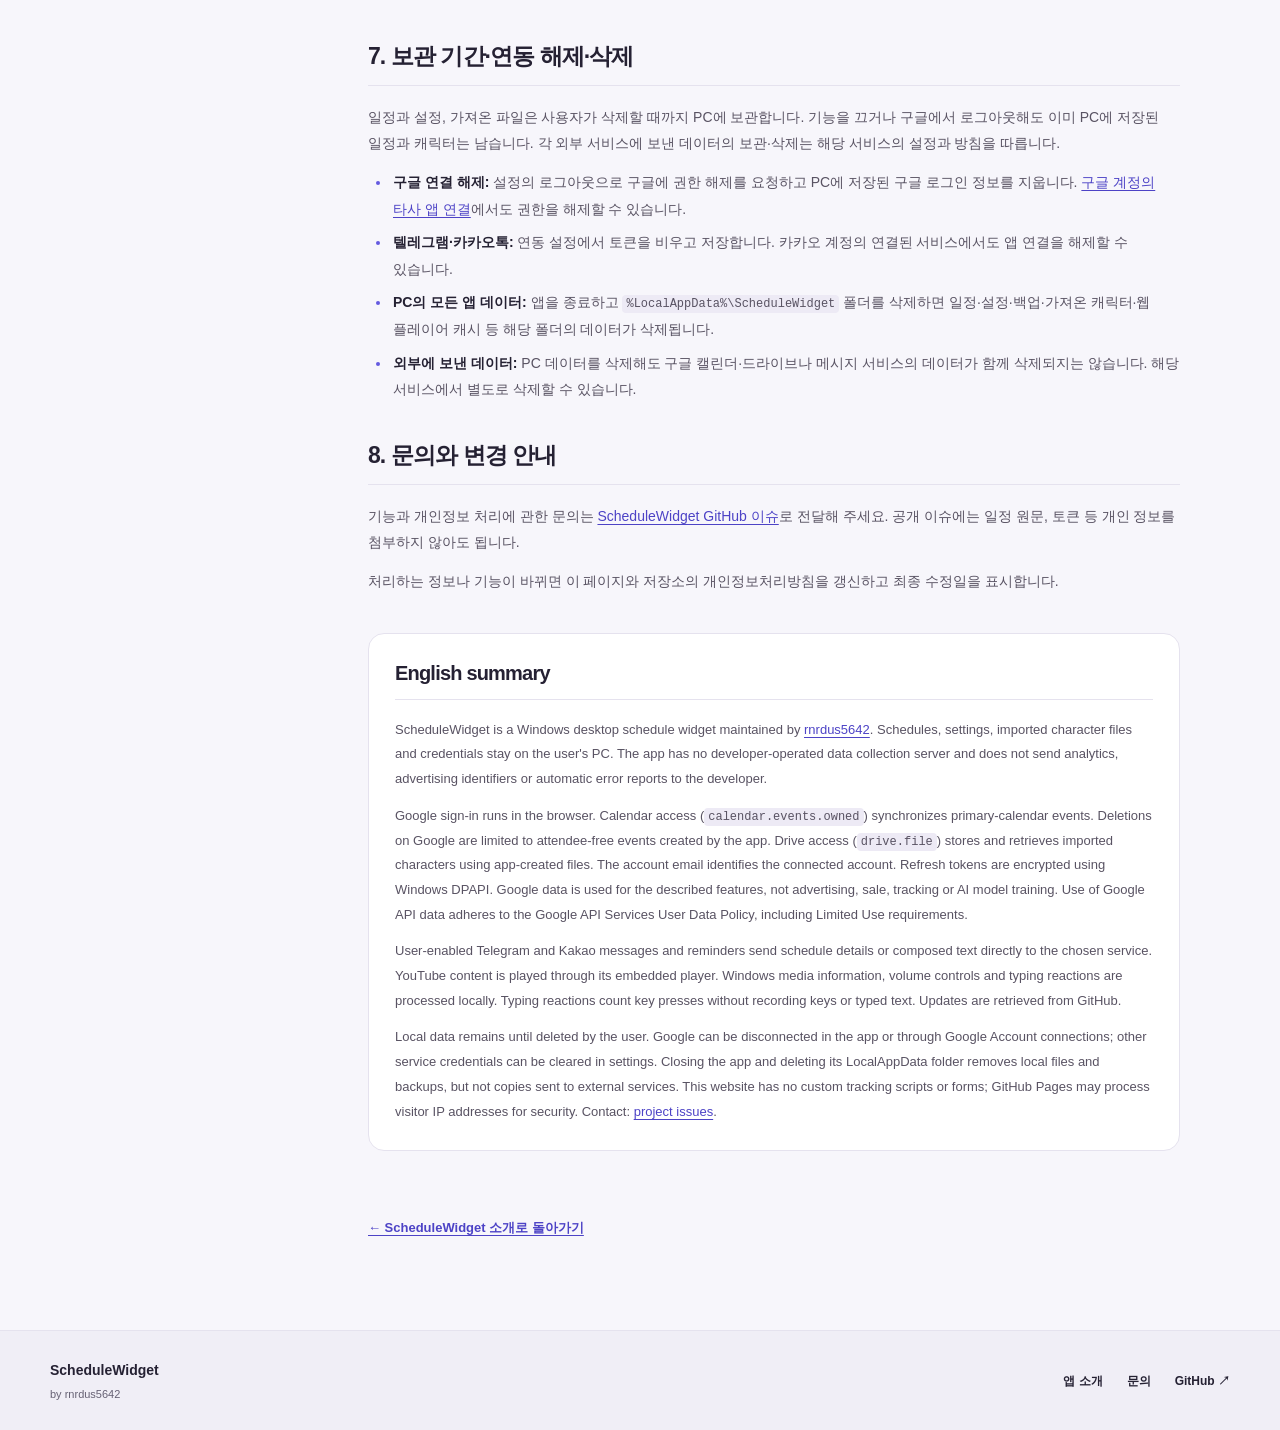
==== commit af694eae: "Add files via upload" ====
--- a/docs/privacy.html
+++ b/docs/privacy.html
@@ -13,7 +13,7 @@
   <a class="skip-link" href="#main">본문으로 건너뛰기</a>
   <header class="site-header"><div class="container header-inner"><a class="brand" href="./" aria-label="ScheduleWidget 홈"><img src="assets/icon.svg" width="32" height="32" alt=""><span>ScheduleWidget</span></a><nav aria-label="주 메뉴"><a href="./#features">기능</a><a href="./#google">구글 연동</a><a href="privacy.html" aria-current="page">개인정보처리방침</a><a class="nav-github" href="https://github.com/rnrdus5642/ScheduleWidget">GitHub ↗</a></nav></div></header>
   <main id="main" class="policy-container">
-    <div class="policy-heading"><span class="eyebrow">PRIVACY POLICY</span><h1>개인정보처리방침</h1><p>ScheduleWidget이 어떤 정보를 사용하고 어디에 보관하는지, 연결을 해제하거나 데이터를 삭제하는 방법을 안내합니다.</p><p class="updated">최종 수정 · 2026년 10월 5일</p></div>
+    <div class="policy-heading"><span class="eyebrow">PRIVACY POLICY</span><h1>개인정보처리방침</h1><p>ScheduleWidget이 어떤 정보를 사용하고 어디에 보관하는지, 연결을 해제하거나 데이터를 삭제하는 방법을 안내합니다.</p><p class="updated">최종 수정 · 2026년 10월 6일</p></div>
     <div class="policy-layout">
       <nav class="policy-toc" aria-label="개인정보처리방침 목차"><p>이 문서의 내용</p><a href="#overview">1. 기본 원칙</a><a href="#local">2. PC에 보관하는 정보</a><a href="#google">3. 구글 계정 연동</a><a href="#messages">4. 메시지와 알림</a><a href="#media">5. 음악과 캐릭터</a><a href="#website">6. 업데이트와 홈페이지</a><a href="#retention">7. 보관·해제·삭제</a><a href="#contact">8. 문의와 변경 안내</a><a href="#english" lang="en">English summary</a></nav>
       <article class="policy-content" aria-label="개인정보처리방침 본문">
@@ -21,7 +21,7 @@
         <section id="overview"><h2>1. 기본 원칙</h2><p>ScheduleWidget은 Windows PC에서 사용하는 일정 위젯입니다. 프로젝트 운영자는 GitHub 계정 <a href="https://github.com/rnrdus5642">rnrdus5642</a>입니다. 이 방침은 현재 ScheduleWidget 앱과 이 소개 홈페이지에 적용됩니다.</p><ul><li>앱에는 사용자의 일정이나 계정 정보를 수집하는 개발자 서버가 없습니다. 개발자는 앱을 통해 사용자 PC의 일정, 파일, 토큰을 열람하지 않습니다.</li><li>앱은 분석·광고 목적의 추적 정보나 오류 기록을 개발자에게 자동 전송하지 않습니다.</li><li>외부 연동을 사용하면 해당 기능에 필요한 정보가 사용자 PC에서 해당 서비스로 직접 전송됩니다. 외부 서비스에서의 처리는 각 서비스의 방침도 적용됩니다.</li></ul></section>
         <section id="local"><h2>2. PC에 보관하는 정보</h2><p>일정 제목·날짜·시간·완료 여부, 앱 설정, 창 위치, 음악 재생목록, 연동 설정을 <code>%LocalAppData%\ScheduleWidget</code> 아래에 보관합니다. 일정과 설정 파일은 <code>schedules.json</code>이며 백업 파일도 생성됩니다.</p><ul><li>가져온 캐릭터 이미지와 설정은 같은 폴더 아래 <code>Pet</code>에 보관합니다.</li><li>캐릭터 화면과 YouTube 플레이어의 WebView2 캐시·쿠키는 <code>WebView2</code>, <code>WebView2Music</code> 등에 보관합니다.</li><li>오류와 캐릭터 복구 기록은 PC의 로그 파일에 남습니다. 크기 제한에 따라 이전 로그로 교체되며 자동으로 업로드하지 않습니다.</li><li>구글 갱신 토큰과 텔레그램·카카오톡의 비밀 토큰 등은 현재 Windows 계정 범위의 DPAPI로 암호화합니다.</li></ul></section>
         <section id="google"><h2>3. 구글 계정 연동</h2><p>구글 로그인은 사용자의 브라우저에서 진행합니다. 앱은 구글 계정의 비밀번호를 입력받거나 보관하지 않습니다. 로그인 후 <strong>설정 → 연동 → 구글</strong>에서 캘린더 동기화와 캐릭터 보관을 각각 선택할 수 있습니다.</p>
-          <h3>Google Calendar · 일정 동기화</h3><span class="scope-label">요청 권한: calendar.events</span><p>기본 캘린더의 일정을 읽어 표시하고, 위젯에서 일정을 추가·수정하면 구글에 반영합니다. 제목·날짜·시간·길이와 참석자 또는 다른 주최자가 있는지 등의 정보를 일정 표시와 동기화·삭제 범위 판단에 사용합니다. 반복 일정은 오늘부터 8주 이내의 날짜를 가져옵니다.</p><ul><li>앱이 만든 일정에는 앱 생성 여부와 완료 상태를 비공개 속성으로 기록합니다.</li><li>위젯에서 삭제할 때 구글에서도 삭제하는 대상은 이 앱이 만든 참석자 없는 일정입니다. 구글에서 가져온 일정이나 참석자가 있는 일정은 구글에 남습니다.</li></ul>
+          <h3>Google Calendar · 일정 동기화</h3><span class="scope-label">요청 권한: calendar.events.owned</span><p>기본 캘린더의 일정을 읽어 표시하고, 위젯에서 일정을 추가·수정하면 구글에 반영합니다. 제목·날짜·시간·길이와 참석자 또는 다른 주최자가 있는지 등의 정보를 일정 표시와 동기화·삭제 범위 판단에 사용합니다. 반복 일정은 오늘부터 8주 이내의 날짜를 가져옵니다.</p><ul><li>앱이 만든 일정에는 앱 생성 여부와 완료 상태를 비공개 속성으로 기록합니다.</li><li>위젯에서 삭제할 때 구글에서도 삭제하는 대상은 이 앱이 만든 참석자 없는 일정입니다. 구글에서 가져온 일정이나 참석자가 있는 일정은 구글에 남습니다.</li></ul>
           <h3>Google Drive · 캐릭터 보관</h3><span class="scope-label">요청 권한: drive.file</span><p>가져온 캐릭터 파일과 캐릭터 설정을 구글 드라이브의 <strong>ScheduleWidget 캐릭터</strong> 폴더에 보관하고, 같은 계정의 다른 PC에서 불러옵니다. 현재 앱은 이 기능으로 만든 파일만 사용하며 다른 드라이브 파일을 탐색하지 않습니다. PC의 캐릭터 선택 화면에서 명시적으로 삭제한 캐릭터는 동기화할 때 드라이브에서도 삭제합니다.</p>
           <h3>이메일 · 연결 계정 확인</h3><span class="scope-label">요청 권한: email / userinfo.email</span><p>어떤 계정이 연결되어 있는지 표시하고 계정 변경을 구분하는 데 이메일 주소를 사용합니다. 자동으로 로그인을 유지하기 위한 갱신 토큰은 사용자 PC에 암호화해 보관합니다.</p>
           <h3>구글 정보의 사용 범위</h3><p>구글 API에서 받은 정보는 위 기능에 사용합니다. 개발자가 광고, 판매, 사용자 추적 또는 AI 모델 학습에 이용하지 않습니다. 사용자가 일정의 메시지 전송을 직접 선택하거나 알림을 설정하면 해당 일정 정보가 선택한 메시지 서비스에 전송될 수 있으며, 그 내용은 다음 항목에 설명합니다.</p><p>ScheduleWidget의 구글 사용자 데이터 사용은 <a href="https://developers.google.com/terms/api-services-user-data-policy">Google API 서비스 사용자 데이터 정책</a>과 그 제한적 사용 요구사항을 따릅니다.</p>
@@ -31,7 +31,7 @@
         <section id="website"><h2>6. 업데이트와 홈페이지</h2><p>업데이트를 확인하거나 내려받을 때 GitHub의 프로젝트 배포 주소에 접속합니다. 이 요청에 일정이나 연동 토큰을 포함하지 않으며, 받은 업데이트는 서명을 확인합니다.</p><p>이 홈페이지는 GitHub Pages에서 제공하는 정적 페이지입니다. 자체 분석 도구, 광고, 로그인, 개인정보 입력 폼을 사용하지 않으며 자체 쿠키나 브라우저 저장소를 생성하지 않습니다. GitHub는 서비스 보안을 위해 방문자의 IP 주소 등 접속 정보를 처리할 수 있습니다. 자세한 사항은 <a href="https://docs.github.com/en/site-policy/privacy-policies/github-general-privacy-statement">GitHub 개인정보처리방침</a>을 확인해 주세요.</p></section>
         <section id="retention"><h2>7. 보관 기간·연동 해제·삭제</h2><p>일정과 설정, 가져온 파일은 사용자가 삭제할 때까지 PC에 보관합니다. 기능을 끄거나 구글에서 로그아웃해도 이미 PC에 저장된 일정과 캐릭터는 남습니다. 각 외부 서비스에 보낸 데이터의 보관·삭제는 해당 서비스의 설정과 방침을 따릅니다.</p><ul><li><strong>구글 연결 해제:</strong> 설정의 로그아웃으로 구글에 권한 해제를 요청하고 PC에 저장된 구글 로그인 정보를 지웁니다. <a href="https://myaccount.google.com/connections">구글 계정의 타사 앱 연결</a>에서도 권한을 해제할 수 있습니다.</li><li><strong>텔레그램·카카오톡:</strong> 연동 설정에서 토큰을 비우고 저장합니다. 카카오 계정의 연결된 서비스에서도 앱 연결을 해제할 수 있습니다.</li><li><strong>PC의 모든 앱 데이터:</strong> 앱을 종료하고 <code>%LocalAppData%\ScheduleWidget</code> 폴더를 삭제하면 일정·설정·백업·가져온 캐릭터·웹 플레이어 캐시 등 해당 폴더의 데이터가 삭제됩니다.</li><li><strong>외부에 보낸 데이터:</strong> PC 데이터를 삭제해도 구글 캘린더·드라이브나 메시지 서비스의 데이터가 함께 삭제되지는 않습니다. 해당 서비스에서 별도로 삭제할 수 있습니다.</li></ul></section>
         <section id="contact"><h2>8. 문의와 변경 안내</h2><p>기능과 개인정보 처리에 관한 문의는 <a href="https://github.com/rnrdus5642/ScheduleWidget/issues">ScheduleWidget GitHub 이슈</a>로 전달해 주세요. 공개 이슈에는 일정 원문, 토큰 등 개인 정보를 첨부하지 않아도 됩니다.</p><p>처리하는 정보나 기능이 바뀌면 이 페이지와 저장소의 개인정보처리방침을 갱신하고 최종 수정일을 표시합니다.</p></section>
-        <section id="english" class="policy-en" lang="en"><h2>English summary</h2><p>ScheduleWidget is a Windows desktop schedule widget maintained by <a href="https://github.com/rnrdus5642">rnrdus5642</a>. Schedules, settings, imported character files and credentials stay on the user's PC. The app has no developer-operated data collection server and does not send analytics, advertising identifiers or automatic error reports to the developer.</p><p>Google sign-in runs in the browser. Calendar access (<code>calendar.events</code>) synchronizes primary-calendar events. Deletions on Google are limited to attendee-free events created by the app. Drive access (<code>drive.file</code>) stores and retrieves imported characters using app-created files. The account email identifies the connected account. Refresh tokens are encrypted using Windows DPAPI. Google data is used for the described features, not advertising, sale, tracking or AI model training. Use of Google API data adheres to the Google API Services User Data Policy, including Limited Use requirements.</p><p>User-enabled Telegram and Kakao messages and reminders send schedule details or composed text directly to the chosen service. YouTube content is played through its embedded player. Windows media information, volume controls and typing reactions are processed locally. Typing reactions count key presses without recording keys or typed text. Updates are retrieved from GitHub.</p><p>Local data remains until deleted by the user. Google can be disconnected in the app or through Google Account connections; other service credentials can be cleared in settings. Closing the app and deleting its LocalAppData folder removes local files and backups, but not copies sent to external services. This website has no custom tracking scripts or forms; GitHub Pages may process visitor IP addresses for security. Contact: <a href="https://github.com/rnrdus5642/ScheduleWidget/issues">project issues</a>.</p></section>
+        <section id="english" class="policy-en" lang="en"><h2>English summary</h2><p>ScheduleWidget is a Windows desktop schedule widget maintained by <a href="https://github.com/rnrdus5642">rnrdus5642</a>. Schedules, settings, imported character files and credentials stay on the user's PC. The app has no developer-operated data collection server and does not send analytics, advertising identifiers or automatic error reports to the developer.</p><p>Google sign-in runs in the browser. Calendar access (<code>calendar.events.owned</code>) synchronizes primary-calendar events. Deletions on Google are limited to attendee-free events created by the app. Drive access (<code>drive.file</code>) stores and retrieves imported characters using app-created files. The account email identifies the connected account. Refresh tokens are encrypted using Windows DPAPI. Google data is used for the described features, not advertising, sale, tracking or AI model training. Use of Google API data adheres to the Google API Services User Data Policy, including Limited Use requirements.</p><p>User-enabled Telegram and Kakao messages and reminders send schedule details or composed text directly to the chosen service. YouTube content is played through its embedded player. Windows media information, volume controls and typing reactions are processed locally. Typing reactions count key presses without recording keys or typed text. Updates are retrieved from GitHub.</p><p>Local data remains until deleted by the user. Google can be disconnected in the app or through Google Account connections; other service credentials can be cleared in settings. Closing the app and deleting its LocalAppData folder removes local files and backups, but not copies sent to external services. This website has no custom tracking scripts or forms; GitHub Pages may process visitor IP addresses for security. Contact: <a href="https://github.com/rnrdus5642/ScheduleWidget/issues">project issues</a>.</p></section>
         <a class="text-link policy-back" href="./">← ScheduleWidget 소개로 돌아가기</a>
       </article>
     </div>
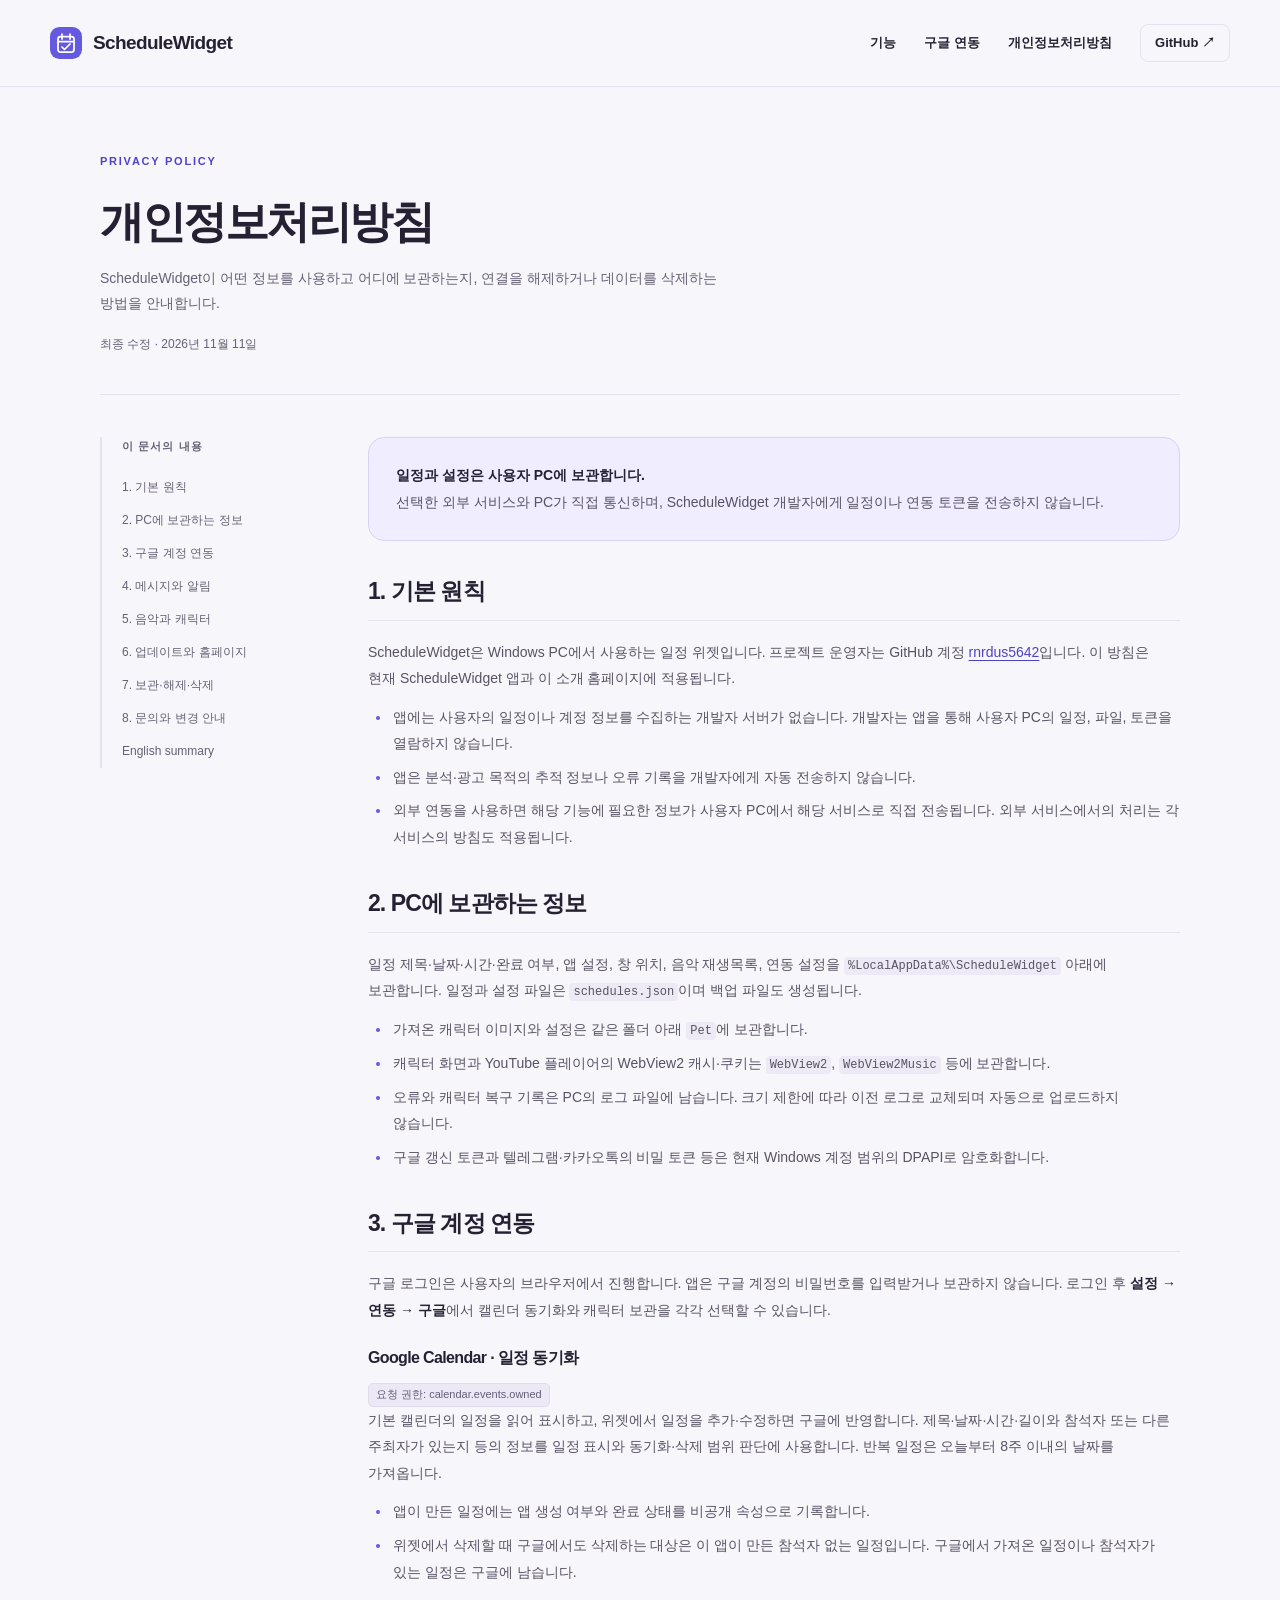
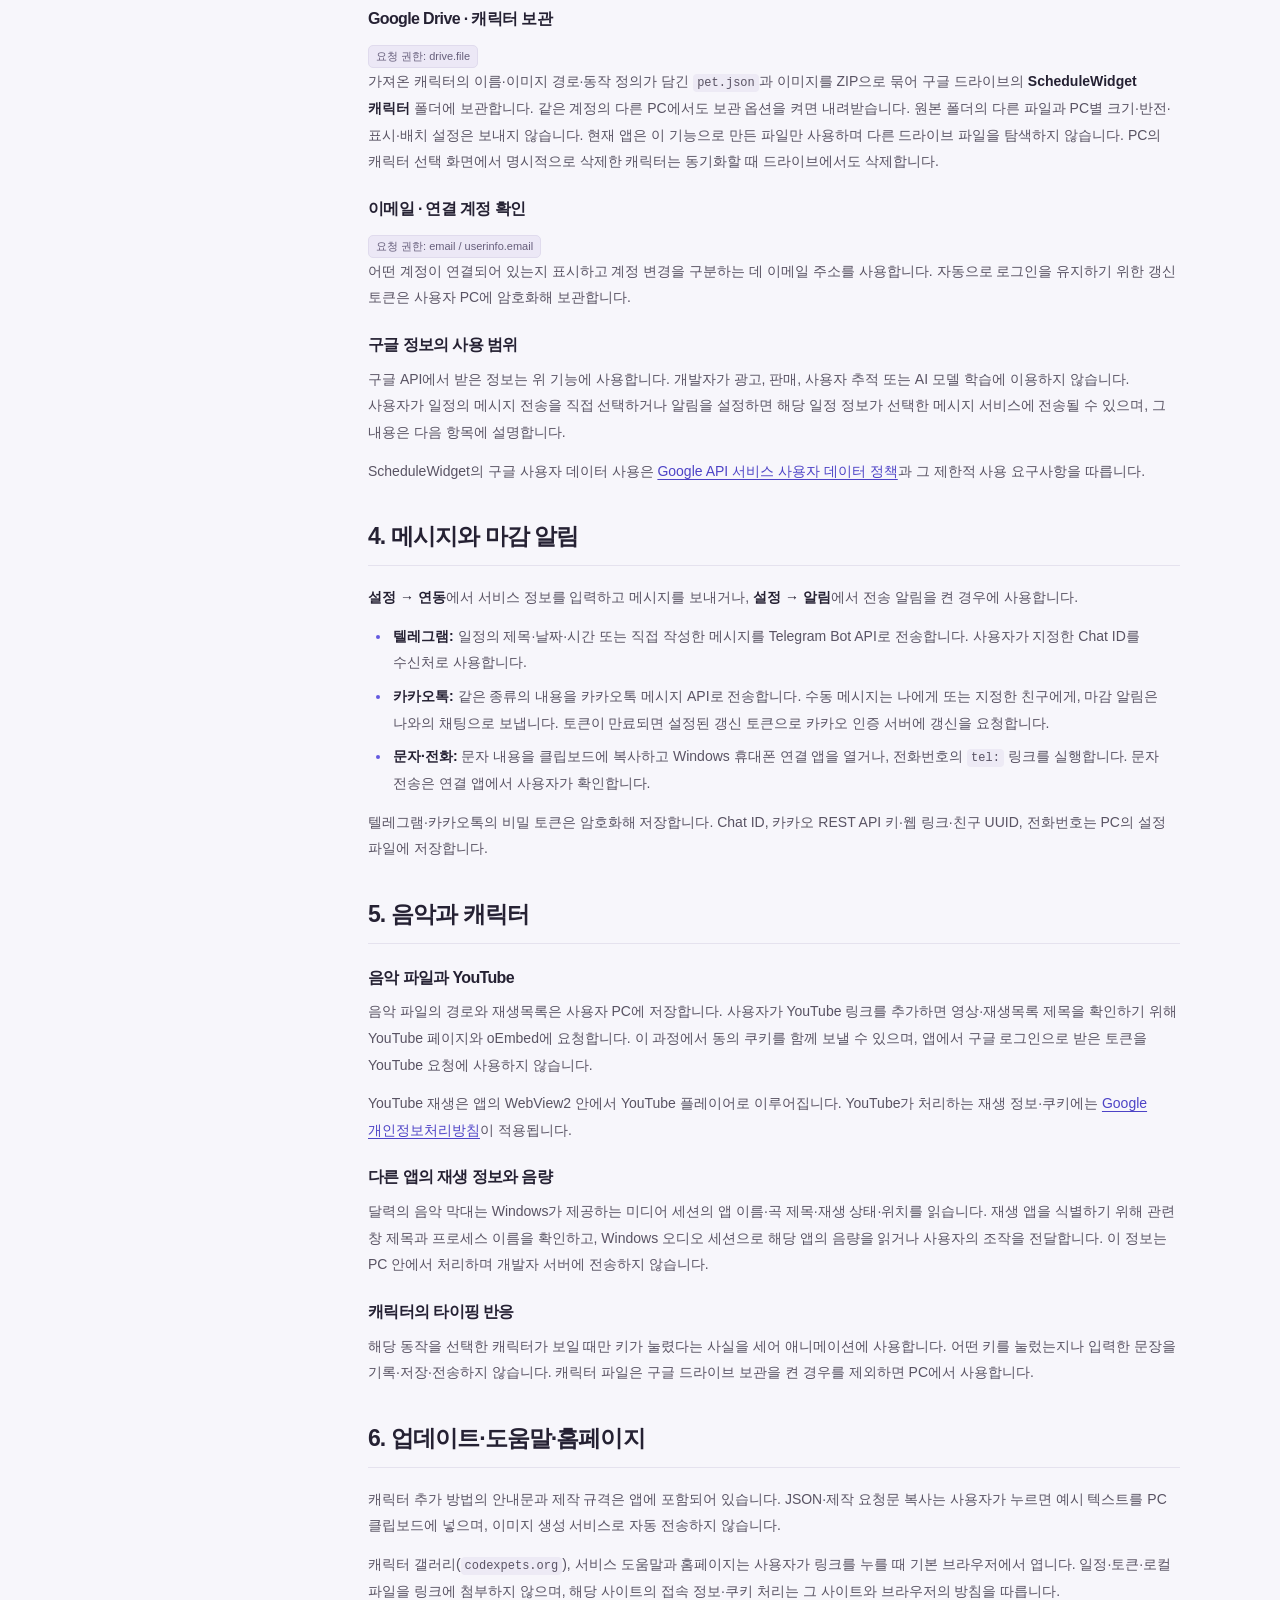
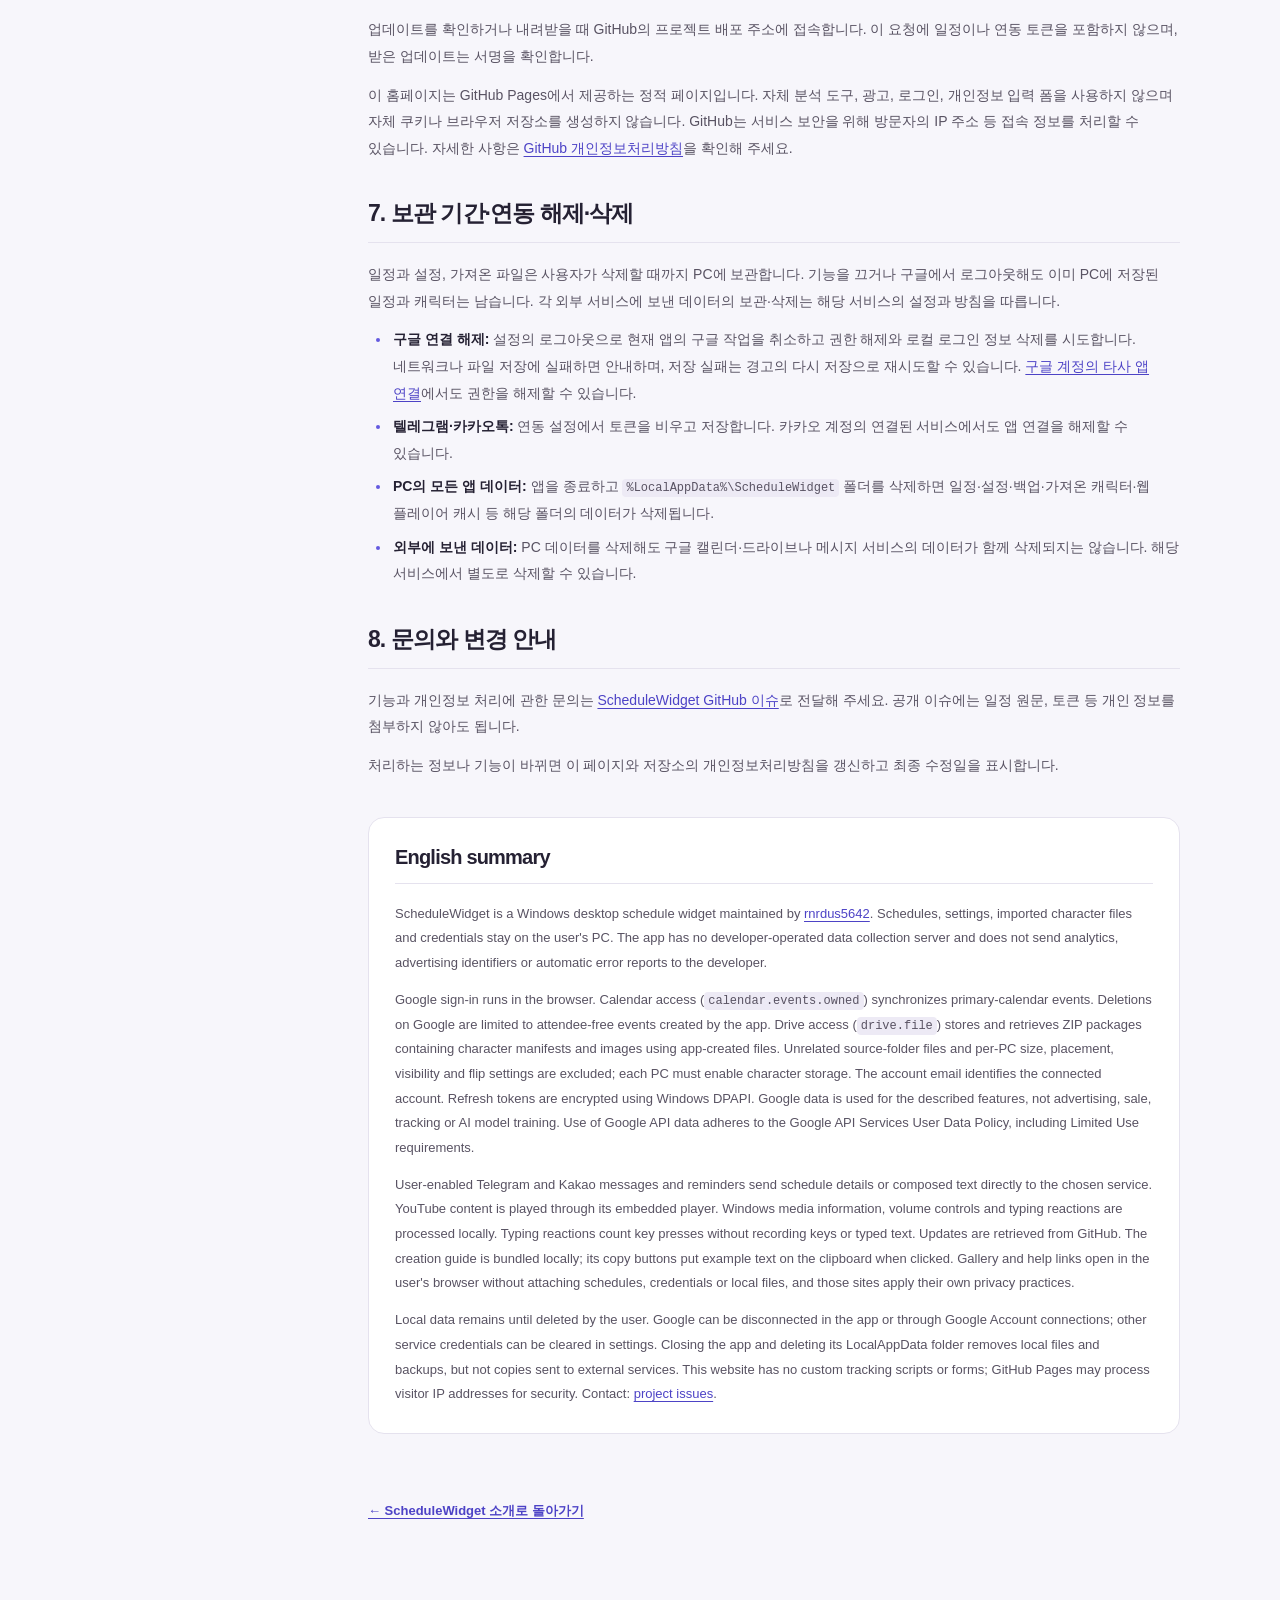
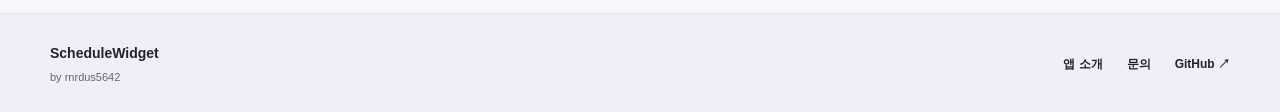
==== commit 026f1f57: "Release 2026.1111.1711: improve character settings and Drive recovery Preserve independent calendar-" ====
--- a/docs/privacy.html
+++ b/docs/privacy.html
@@ -13,7 +13,7 @@
   <a class="skip-link" href="#main">본문으로 건너뛰기</a>
   <header class="site-header"><div class="container header-inner"><a class="brand" href="./" aria-label="ScheduleWidget 홈"><img src="assets/icon.svg" width="32" height="32" alt=""><span>ScheduleWidget</span></a><nav aria-label="주 메뉴"><a href="./#features">기능</a><a href="./#google">구글 연동</a><a href="privacy.html" aria-current="page">개인정보처리방침</a><a class="nav-github" href="https://github.com/rnrdus5642/ScheduleWidget">GitHub ↗</a></nav></div></header>
   <main id="main" class="policy-container">
-    <div class="policy-heading"><span class="eyebrow">PRIVACY POLICY</span><h1>개인정보처리방침</h1><p>ScheduleWidget이 어떤 정보를 사용하고 어디에 보관하는지, 연결을 해제하거나 데이터를 삭제하는 방법을 안내합니다.</p><p class="updated">최종 수정 · 2026년 10월 6일</p></div>
+    <div class="policy-heading"><span class="eyebrow">PRIVACY POLICY</span><h1>개인정보처리방침</h1><p>ScheduleWidget이 어떤 정보를 사용하고 어디에 보관하는지, 연결을 해제하거나 데이터를 삭제하는 방법을 안내합니다.</p><p class="updated">최종 수정 · 2026년 11월 11일</p></div>
     <div class="policy-layout">
       <nav class="policy-toc" aria-label="개인정보처리방침 목차"><p>이 문서의 내용</p><a href="#overview">1. 기본 원칙</a><a href="#local">2. PC에 보관하는 정보</a><a href="#google">3. 구글 계정 연동</a><a href="#messages">4. 메시지와 알림</a><a href="#media">5. 음악과 캐릭터</a><a href="#website">6. 업데이트와 홈페이지</a><a href="#retention">7. 보관·해제·삭제</a><a href="#contact">8. 문의와 변경 안내</a><a href="#english" lang="en">English summary</a></nav>
       <article class="policy-content" aria-label="개인정보처리방침 본문">
@@ -22,16 +22,16 @@
         <section id="local"><h2>2. PC에 보관하는 정보</h2><p>일정 제목·날짜·시간·완료 여부, 앱 설정, 창 위치, 음악 재생목록, 연동 설정을 <code>%LocalAppData%\ScheduleWidget</code> 아래에 보관합니다. 일정과 설정 파일은 <code>schedules.json</code>이며 백업 파일도 생성됩니다.</p><ul><li>가져온 캐릭터 이미지와 설정은 같은 폴더 아래 <code>Pet</code>에 보관합니다.</li><li>캐릭터 화면과 YouTube 플레이어의 WebView2 캐시·쿠키는 <code>WebView2</code>, <code>WebView2Music</code> 등에 보관합니다.</li><li>오류와 캐릭터 복구 기록은 PC의 로그 파일에 남습니다. 크기 제한에 따라 이전 로그로 교체되며 자동으로 업로드하지 않습니다.</li><li>구글 갱신 토큰과 텔레그램·카카오톡의 비밀 토큰 등은 현재 Windows 계정 범위의 DPAPI로 암호화합니다.</li></ul></section>
         <section id="google"><h2>3. 구글 계정 연동</h2><p>구글 로그인은 사용자의 브라우저에서 진행합니다. 앱은 구글 계정의 비밀번호를 입력받거나 보관하지 않습니다. 로그인 후 <strong>설정 → 연동 → 구글</strong>에서 캘린더 동기화와 캐릭터 보관을 각각 선택할 수 있습니다.</p>
           <h3>Google Calendar · 일정 동기화</h3><span class="scope-label">요청 권한: calendar.events.owned</span><p>기본 캘린더의 일정을 읽어 표시하고, 위젯에서 일정을 추가·수정하면 구글에 반영합니다. 제목·날짜·시간·길이와 참석자 또는 다른 주최자가 있는지 등의 정보를 일정 표시와 동기화·삭제 범위 판단에 사용합니다. 반복 일정은 오늘부터 8주 이내의 날짜를 가져옵니다.</p><ul><li>앱이 만든 일정에는 앱 생성 여부와 완료 상태를 비공개 속성으로 기록합니다.</li><li>위젯에서 삭제할 때 구글에서도 삭제하는 대상은 이 앱이 만든 참석자 없는 일정입니다. 구글에서 가져온 일정이나 참석자가 있는 일정은 구글에 남습니다.</li></ul>
-          <h3>Google Drive · 캐릭터 보관</h3><span class="scope-label">요청 권한: drive.file</span><p>가져온 캐릭터 파일과 캐릭터 설정을 구글 드라이브의 <strong>ScheduleWidget 캐릭터</strong> 폴더에 보관하고, 같은 계정의 다른 PC에서 불러옵니다. 현재 앱은 이 기능으로 만든 파일만 사용하며 다른 드라이브 파일을 탐색하지 않습니다. PC의 캐릭터 선택 화면에서 명시적으로 삭제한 캐릭터는 동기화할 때 드라이브에서도 삭제합니다.</p>
+          <h3>Google Drive · 캐릭터 보관</h3><span class="scope-label">요청 권한: drive.file</span><p>가져온 캐릭터의 이름·이미지 경로·동작 정의가 담긴 <code>pet.json</code>과 이미지를 ZIP으로 묶어 구글 드라이브의 <strong>ScheduleWidget 캐릭터</strong> 폴더에 보관합니다. 같은 계정의 다른 PC에서도 보관 옵션을 켜면 내려받습니다. 원본 폴더의 다른 파일과 PC별 크기·반전·표시·배치 설정은 보내지 않습니다. 현재 앱은 이 기능으로 만든 파일만 사용하며 다른 드라이브 파일을 탐색하지 않습니다. PC의 캐릭터 선택 화면에서 명시적으로 삭제한 캐릭터는 동기화할 때 드라이브에서도 삭제합니다.</p>
           <h3>이메일 · 연결 계정 확인</h3><span class="scope-label">요청 권한: email / userinfo.email</span><p>어떤 계정이 연결되어 있는지 표시하고 계정 변경을 구분하는 데 이메일 주소를 사용합니다. 자동으로 로그인을 유지하기 위한 갱신 토큰은 사용자 PC에 암호화해 보관합니다.</p>
           <h3>구글 정보의 사용 범위</h3><p>구글 API에서 받은 정보는 위 기능에 사용합니다. 개발자가 광고, 판매, 사용자 추적 또는 AI 모델 학습에 이용하지 않습니다. 사용자가 일정의 메시지 전송을 직접 선택하거나 알림을 설정하면 해당 일정 정보가 선택한 메시지 서비스에 전송될 수 있으며, 그 내용은 다음 항목에 설명합니다.</p><p>ScheduleWidget의 구글 사용자 데이터 사용은 <a href="https://developers.google.com/terms/api-services-user-data-policy">Google API 서비스 사용자 데이터 정책</a>과 그 제한적 사용 요구사항을 따릅니다.</p>
         </section>
         <section id="messages"><h2>4. 메시지와 마감 알림</h2><p><strong>설정 → 연동</strong>에서 서비스 정보를 입력하고 메시지를 보내거나, <strong>설정 → 알림</strong>에서 전송 알림을 켠 경우에 사용합니다.</p><ul><li><strong>텔레그램:</strong> 일정의 제목·날짜·시간 또는 직접 작성한 메시지를 Telegram Bot API로 전송합니다. 사용자가 지정한 Chat ID를 수신처로 사용합니다.</li><li><strong>카카오톡:</strong> 같은 종류의 내용을 카카오톡 메시지 API로 전송합니다. 수동 메시지는 나에게 또는 지정한 친구에게, 마감 알림은 나와의 채팅으로 보냅니다. 토큰이 만료되면 설정된 갱신 토큰으로 카카오 인증 서버에 갱신을 요청합니다.</li><li><strong>문자·전화:</strong> 문자 내용을 클립보드에 복사하고 Windows 휴대폰 연결 앱을 열거나, 전화번호의 <code>tel:</code> 링크를 실행합니다. 문자 전송은 연결 앱에서 사용자가 확인합니다.</li></ul><p>텔레그램·카카오톡의 비밀 토큰은 암호화해 저장합니다. Chat ID, 카카오 REST API 키·웹 링크·친구 UUID, 전화번호는 PC의 설정 파일에 저장합니다.</p></section>
         <section id="media"><h2>5. 음악과 캐릭터</h2><h3>음악 파일과 YouTube</h3><p>음악 파일의 경로와 재생목록은 사용자 PC에 저장합니다. 사용자가 YouTube 링크를 추가하면 영상·재생목록 제목을 확인하기 위해 YouTube 페이지와 oEmbed에 요청합니다. 이 과정에서 동의 쿠키를 함께 보낼 수 있으며, 앱에서 구글 로그인으로 받은 토큰을 YouTube 요청에 사용하지 않습니다.</p><p>YouTube 재생은 앱의 WebView2 안에서 YouTube 플레이어로 이루어집니다. YouTube가 처리하는 재생 정보·쿠키에는 <a href="https://policies.google.com/privacy">Google 개인정보처리방침</a>이 적용됩니다.</p><h3>다른 앱의 재생 정보와 음량</h3><p>달력의 음악 막대는 Windows가 제공하는 미디어 세션의 앱 이름·곡 제목·재생 상태·위치를 읽습니다. 재생 앱을 식별하기 위해 관련 창 제목과 프로세스 이름을 확인하고, Windows 오디오 세션으로 해당 앱의 음량을 읽거나 사용자의 조작을 전달합니다. 이 정보는 PC 안에서 처리하며 개발자 서버에 전송하지 않습니다.</p><h3>캐릭터의 타이핑 반응</h3><p>해당 동작을 선택한 캐릭터가 보일 때만 키가 눌렸다는 사실을 세어 애니메이션에 사용합니다. 어떤 키를 눌렀는지나 입력한 문장을 기록·저장·전송하지 않습니다. 캐릭터 파일은 구글 드라이브 보관을 켠 경우를 제외하면 PC에서 사용합니다.</p></section>
-        <section id="website"><h2>6. 업데이트와 홈페이지</h2><p>업데이트를 확인하거나 내려받을 때 GitHub의 프로젝트 배포 주소에 접속합니다. 이 요청에 일정이나 연동 토큰을 포함하지 않으며, 받은 업데이트는 서명을 확인합니다.</p><p>이 홈페이지는 GitHub Pages에서 제공하는 정적 페이지입니다. 자체 분석 도구, 광고, 로그인, 개인정보 입력 폼을 사용하지 않으며 자체 쿠키나 브라우저 저장소를 생성하지 않습니다. GitHub는 서비스 보안을 위해 방문자의 IP 주소 등 접속 정보를 처리할 수 있습니다. 자세한 사항은 <a href="https://docs.github.com/en/site-policy/privacy-policies/github-general-privacy-statement">GitHub 개인정보처리방침</a>을 확인해 주세요.</p></section>
-        <section id="retention"><h2>7. 보관 기간·연동 해제·삭제</h2><p>일정과 설정, 가져온 파일은 사용자가 삭제할 때까지 PC에 보관합니다. 기능을 끄거나 구글에서 로그아웃해도 이미 PC에 저장된 일정과 캐릭터는 남습니다. 각 외부 서비스에 보낸 데이터의 보관·삭제는 해당 서비스의 설정과 방침을 따릅니다.</p><ul><li><strong>구글 연결 해제:</strong> 설정의 로그아웃으로 구글에 권한 해제를 요청하고 PC에 저장된 구글 로그인 정보를 지웁니다. <a href="https://myaccount.google.com/connections">구글 계정의 타사 앱 연결</a>에서도 권한을 해제할 수 있습니다.</li><li><strong>텔레그램·카카오톡:</strong> 연동 설정에서 토큰을 비우고 저장합니다. 카카오 계정의 연결된 서비스에서도 앱 연결을 해제할 수 있습니다.</li><li><strong>PC의 모든 앱 데이터:</strong> 앱을 종료하고 <code>%LocalAppData%\ScheduleWidget</code> 폴더를 삭제하면 일정·설정·백업·가져온 캐릭터·웹 플레이어 캐시 등 해당 폴더의 데이터가 삭제됩니다.</li><li><strong>외부에 보낸 데이터:</strong> PC 데이터를 삭제해도 구글 캘린더·드라이브나 메시지 서비스의 데이터가 함께 삭제되지는 않습니다. 해당 서비스에서 별도로 삭제할 수 있습니다.</li></ul></section>
+        <section id="website"><h2>6. 업데이트·도움말·홈페이지</h2><p>캐릭터 추가 방법의 안내문과 제작 규격은 앱에 포함되어 있습니다. JSON·제작 요청문 복사는 사용자가 누르면 예시 텍스트를 PC 클립보드에 넣으며, 이미지 생성 서비스로 자동 전송하지 않습니다.</p><p>캐릭터 갤러리(<code>codexpets.org</code>), 서비스 도움말과 홈페이지는 사용자가 링크를 누를 때 기본 브라우저에서 엽니다. 일정·토큰·로컬 파일을 링크에 첨부하지 않으며, 해당 사이트의 접속 정보·쿠키 처리는 그 사이트와 브라우저의 방침을 따릅니다.</p><p>업데이트를 확인하거나 내려받을 때 GitHub의 프로젝트 배포 주소에 접속합니다. 이 요청에 일정이나 연동 토큰을 포함하지 않으며, 받은 업데이트는 서명을 확인합니다.</p><p>이 홈페이지는 GitHub Pages에서 제공하는 정적 페이지입니다. 자체 분석 도구, 광고, 로그인, 개인정보 입력 폼을 사용하지 않으며 자체 쿠키나 브라우저 저장소를 생성하지 않습니다. GitHub는 서비스 보안을 위해 방문자의 IP 주소 등 접속 정보를 처리할 수 있습니다. 자세한 사항은 <a href="https://docs.github.com/en/site-policy/privacy-policies/github-general-privacy-statement">GitHub 개인정보처리방침</a>을 확인해 주세요.</p></section>
+        <section id="retention"><h2>7. 보관 기간·연동 해제·삭제</h2><p>일정과 설정, 가져온 파일은 사용자가 삭제할 때까지 PC에 보관합니다. 기능을 끄거나 구글에서 로그아웃해도 이미 PC에 저장된 일정과 캐릭터는 남습니다. 각 외부 서비스에 보낸 데이터의 보관·삭제는 해당 서비스의 설정과 방침을 따릅니다.</p><ul><li><strong>구글 연결 해제:</strong> 설정의 로그아웃으로 현재 앱의 구글 작업을 취소하고 권한 해제와 로컬 로그인 정보 삭제를 시도합니다. 네트워크나 파일 저장에 실패하면 안내하며, 저장 실패는 경고의 다시 저장으로 재시도할 수 있습니다. <a href="https://myaccount.google.com/connections">구글 계정의 타사 앱 연결</a>에서도 권한을 해제할 수 있습니다.</li><li><strong>텔레그램·카카오톡:</strong> 연동 설정에서 토큰을 비우고 저장합니다. 카카오 계정의 연결된 서비스에서도 앱 연결을 해제할 수 있습니다.</li><li><strong>PC의 모든 앱 데이터:</strong> 앱을 종료하고 <code>%LocalAppData%\ScheduleWidget</code> 폴더를 삭제하면 일정·설정·백업·가져온 캐릭터·웹 플레이어 캐시 등 해당 폴더의 데이터가 삭제됩니다.</li><li><strong>외부에 보낸 데이터:</strong> PC 데이터를 삭제해도 구글 캘린더·드라이브나 메시지 서비스의 데이터가 함께 삭제되지는 않습니다. 해당 서비스에서 별도로 삭제할 수 있습니다.</li></ul></section>
         <section id="contact"><h2>8. 문의와 변경 안내</h2><p>기능과 개인정보 처리에 관한 문의는 <a href="https://github.com/rnrdus5642/ScheduleWidget/issues">ScheduleWidget GitHub 이슈</a>로 전달해 주세요. 공개 이슈에는 일정 원문, 토큰 등 개인 정보를 첨부하지 않아도 됩니다.</p><p>처리하는 정보나 기능이 바뀌면 이 페이지와 저장소의 개인정보처리방침을 갱신하고 최종 수정일을 표시합니다.</p></section>
-        <section id="english" class="policy-en" lang="en"><h2>English summary</h2><p>ScheduleWidget is a Windows desktop schedule widget maintained by <a href="https://github.com/rnrdus5642">rnrdus5642</a>. Schedules, settings, imported character files and credentials stay on the user's PC. The app has no developer-operated data collection server and does not send analytics, advertising identifiers or automatic error reports to the developer.</p><p>Google sign-in runs in the browser. Calendar access (<code>calendar.events.owned</code>) synchronizes primary-calendar events. Deletions on Google are limited to attendee-free events created by the app. Drive access (<code>drive.file</code>) stores and retrieves imported characters using app-created files. The account email identifies the connected account. Refresh tokens are encrypted using Windows DPAPI. Google data is used for the described features, not advertising, sale, tracking or AI model training. Use of Google API data adheres to the Google API Services User Data Policy, including Limited Use requirements.</p><p>User-enabled Telegram and Kakao messages and reminders send schedule details or composed text directly to the chosen service. YouTube content is played through its embedded player. Windows media information, volume controls and typing reactions are processed locally. Typing reactions count key presses without recording keys or typed text. Updates are retrieved from GitHub.</p><p>Local data remains until deleted by the user. Google can be disconnected in the app or through Google Account connections; other service credentials can be cleared in settings. Closing the app and deleting its LocalAppData folder removes local files and backups, but not copies sent to external services. This website has no custom tracking scripts or forms; GitHub Pages may process visitor IP addresses for security. Contact: <a href="https://github.com/rnrdus5642/ScheduleWidget/issues">project issues</a>.</p></section>
+        <section id="english" class="policy-en" lang="en"><h2>English summary</h2><p>ScheduleWidget is a Windows desktop schedule widget maintained by <a href="https://github.com/rnrdus5642">rnrdus5642</a>. Schedules, settings, imported character files and credentials stay on the user's PC. The app has no developer-operated data collection server and does not send analytics, advertising identifiers or automatic error reports to the developer.</p><p>Google sign-in runs in the browser. Calendar access (<code>calendar.events.owned</code>) synchronizes primary-calendar events. Deletions on Google are limited to attendee-free events created by the app. Drive access (<code>drive.file</code>) stores and retrieves ZIP packages containing character manifests and images using app-created files. Unrelated source-folder files and per-PC size, placement, visibility and flip settings are excluded; each PC must enable character storage. The account email identifies the connected account. Refresh tokens are encrypted using Windows DPAPI. Google data is used for the described features, not advertising, sale, tracking or AI model training. Use of Google API data adheres to the Google API Services User Data Policy, including Limited Use requirements.</p><p>User-enabled Telegram and Kakao messages and reminders send schedule details or composed text directly to the chosen service. YouTube content is played through its embedded player. Windows media information, volume controls and typing reactions are processed locally. Typing reactions count key presses without recording keys or typed text. Updates are retrieved from GitHub. The creation guide is bundled locally; its copy buttons put example text on the clipboard when clicked. Gallery and help links open in the user's browser without attaching schedules, credentials or local files, and those sites apply their own privacy practices.</p><p>Local data remains until deleted by the user. Google can be disconnected in the app or through Google Account connections; other service credentials can be cleared in settings. Closing the app and deleting its LocalAppData folder removes local files and backups, but not copies sent to external services. This website has no custom tracking scripts or forms; GitHub Pages may process visitor IP addresses for security. Contact: <a href="https://github.com/rnrdus5642/ScheduleWidget/issues">project issues</a>.</p></section>
         <a class="text-link policy-back" href="./">← ScheduleWidget 소개로 돌아가기</a>
       </article>
     </div>
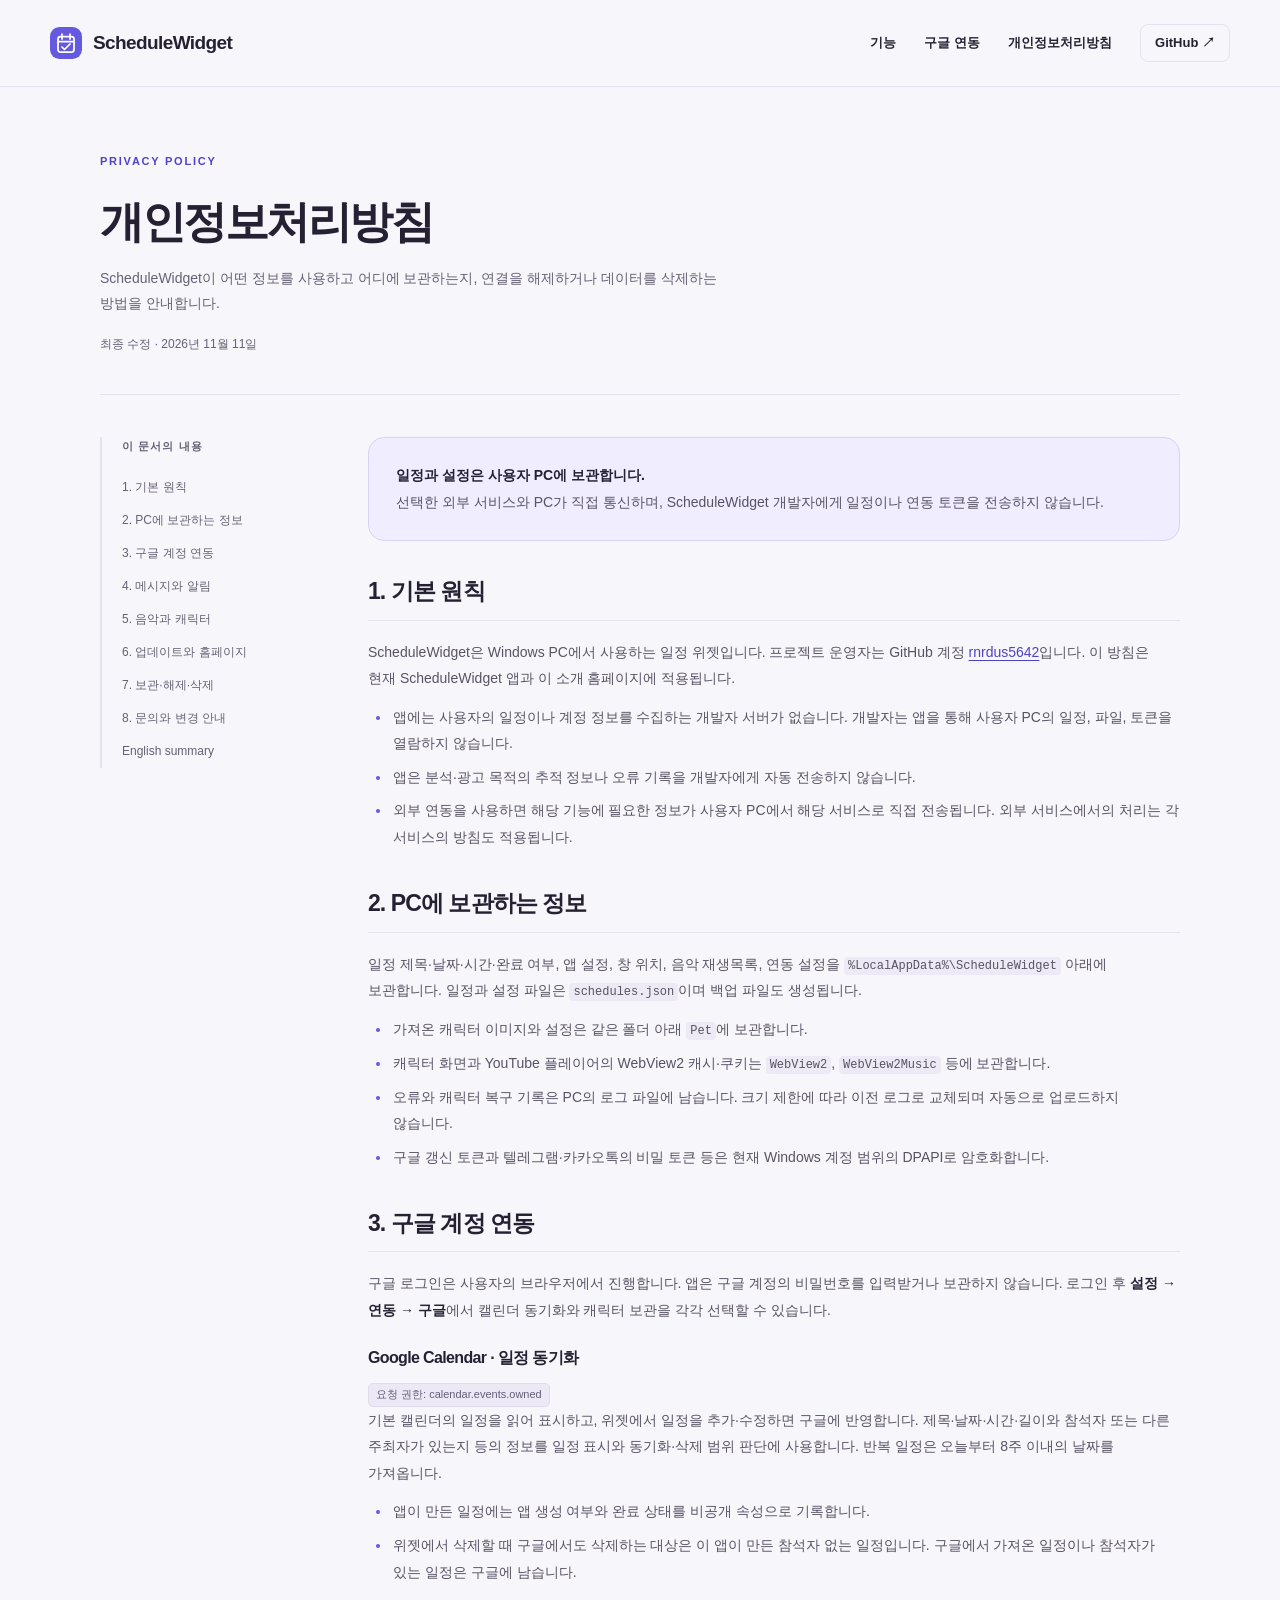
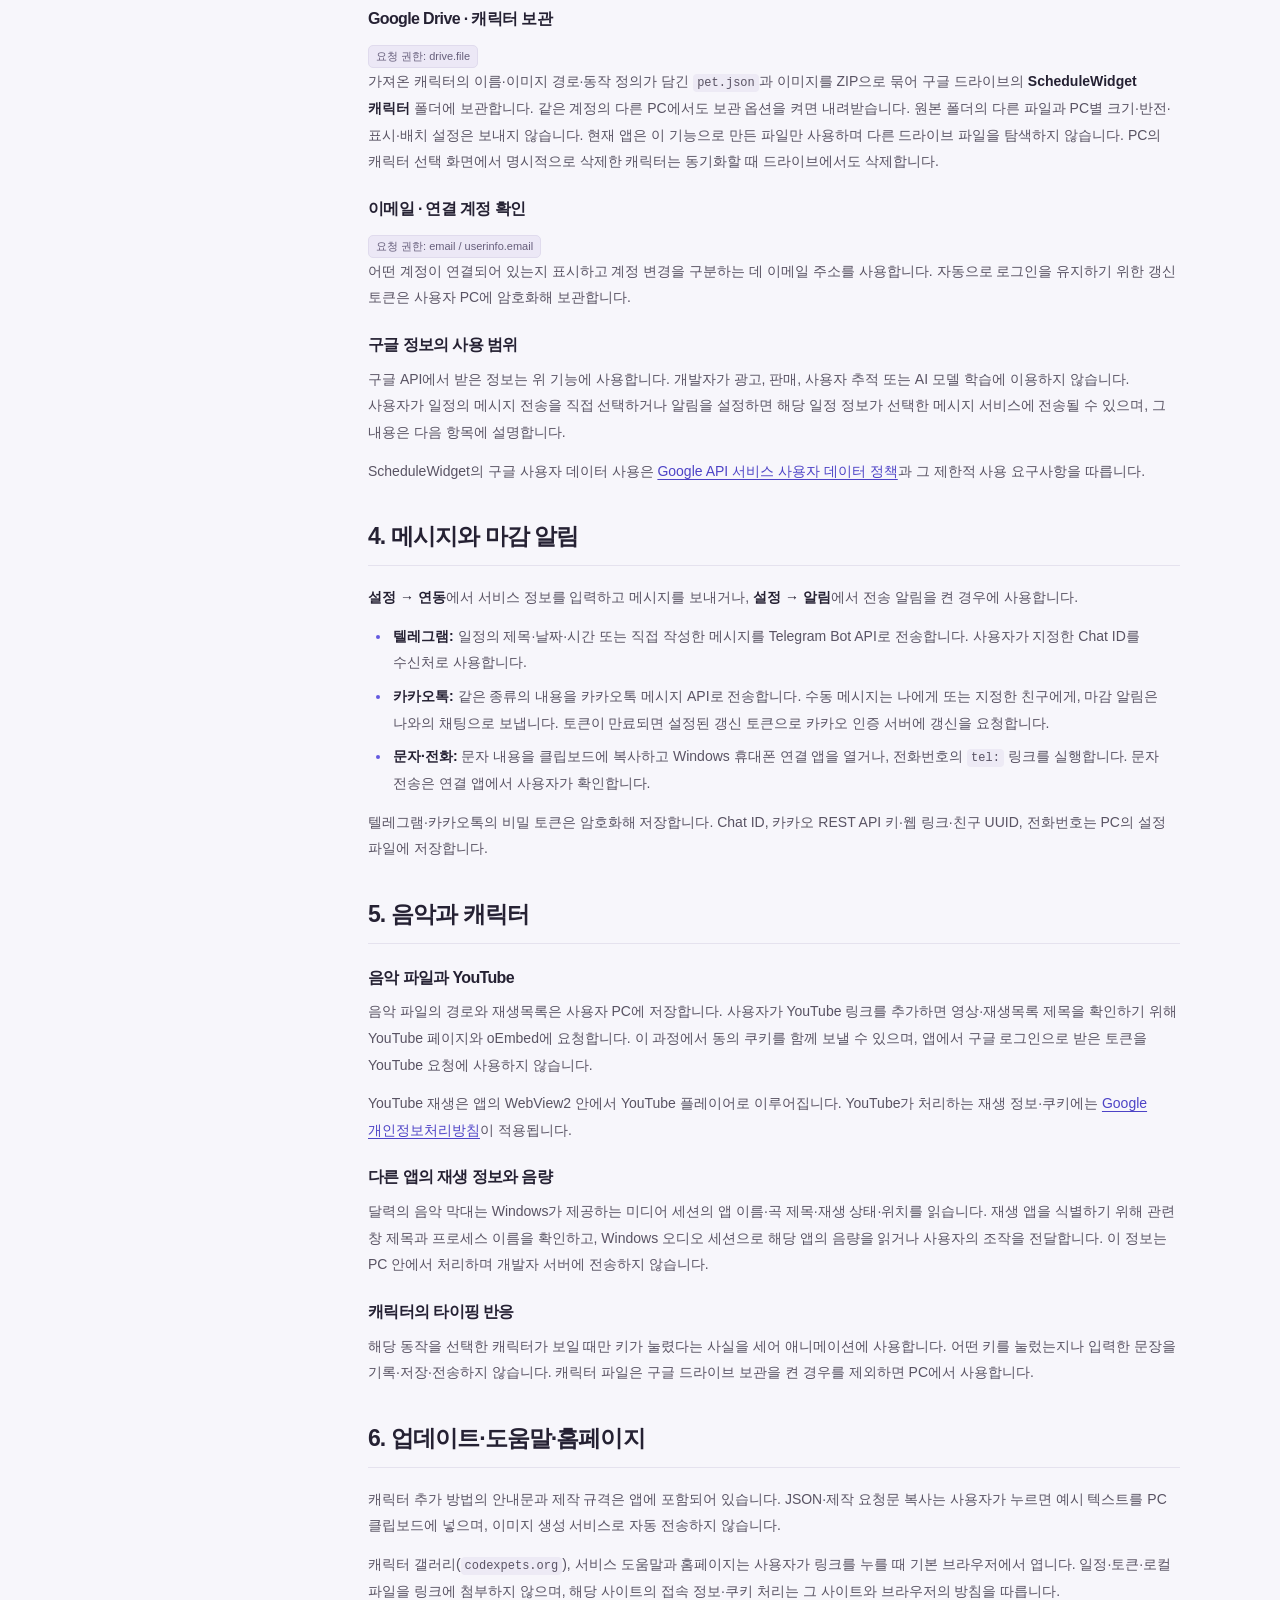
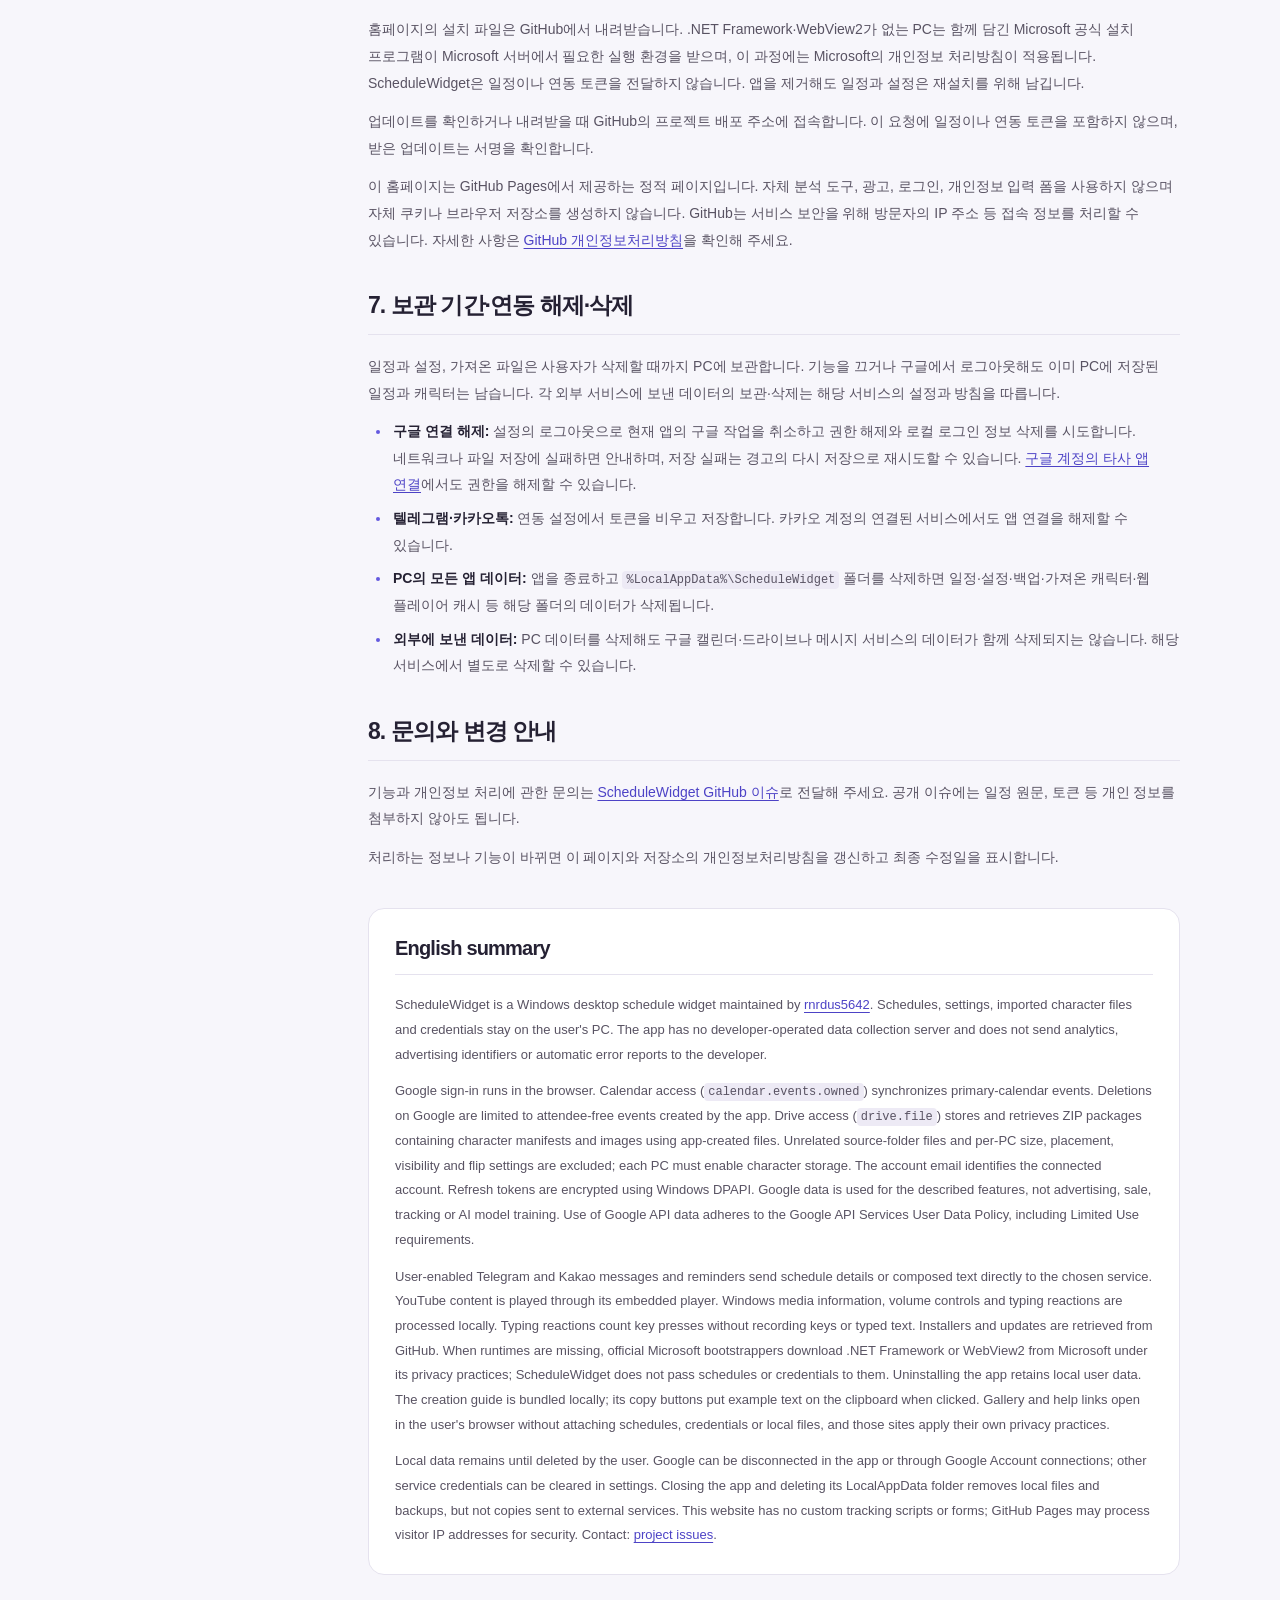
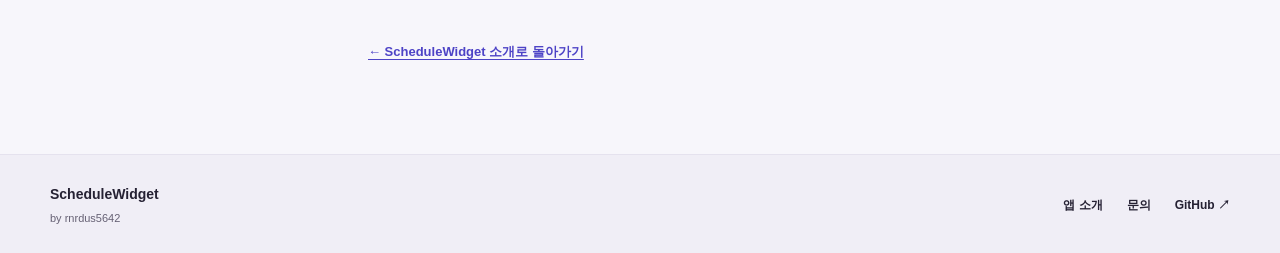
==== commit b68355e9: "Release 2026.1111.1808: add a direct-download Windows installer Build a per-user Inno Setup installe" ====
--- a/docs/privacy.html
+++ b/docs/privacy.html
@@ -28,10 +28,10 @@
         </section>
         <section id="messages"><h2>4. 메시지와 마감 알림</h2><p><strong>설정 → 연동</strong>에서 서비스 정보를 입력하고 메시지를 보내거나, <strong>설정 → 알림</strong>에서 전송 알림을 켠 경우에 사용합니다.</p><ul><li><strong>텔레그램:</strong> 일정의 제목·날짜·시간 또는 직접 작성한 메시지를 Telegram Bot API로 전송합니다. 사용자가 지정한 Chat ID를 수신처로 사용합니다.</li><li><strong>카카오톡:</strong> 같은 종류의 내용을 카카오톡 메시지 API로 전송합니다. 수동 메시지는 나에게 또는 지정한 친구에게, 마감 알림은 나와의 채팅으로 보냅니다. 토큰이 만료되면 설정된 갱신 토큰으로 카카오 인증 서버에 갱신을 요청합니다.</li><li><strong>문자·전화:</strong> 문자 내용을 클립보드에 복사하고 Windows 휴대폰 연결 앱을 열거나, 전화번호의 <code>tel:</code> 링크를 실행합니다. 문자 전송은 연결 앱에서 사용자가 확인합니다.</li></ul><p>텔레그램·카카오톡의 비밀 토큰은 암호화해 저장합니다. Chat ID, 카카오 REST API 키·웹 링크·친구 UUID, 전화번호는 PC의 설정 파일에 저장합니다.</p></section>
         <section id="media"><h2>5. 음악과 캐릭터</h2><h3>음악 파일과 YouTube</h3><p>음악 파일의 경로와 재생목록은 사용자 PC에 저장합니다. 사용자가 YouTube 링크를 추가하면 영상·재생목록 제목을 확인하기 위해 YouTube 페이지와 oEmbed에 요청합니다. 이 과정에서 동의 쿠키를 함께 보낼 수 있으며, 앱에서 구글 로그인으로 받은 토큰을 YouTube 요청에 사용하지 않습니다.</p><p>YouTube 재생은 앱의 WebView2 안에서 YouTube 플레이어로 이루어집니다. YouTube가 처리하는 재생 정보·쿠키에는 <a href="https://policies.google.com/privacy">Google 개인정보처리방침</a>이 적용됩니다.</p><h3>다른 앱의 재생 정보와 음량</h3><p>달력의 음악 막대는 Windows가 제공하는 미디어 세션의 앱 이름·곡 제목·재생 상태·위치를 읽습니다. 재생 앱을 식별하기 위해 관련 창 제목과 프로세스 이름을 확인하고, Windows 오디오 세션으로 해당 앱의 음량을 읽거나 사용자의 조작을 전달합니다. 이 정보는 PC 안에서 처리하며 개발자 서버에 전송하지 않습니다.</p><h3>캐릭터의 타이핑 반응</h3><p>해당 동작을 선택한 캐릭터가 보일 때만 키가 눌렸다는 사실을 세어 애니메이션에 사용합니다. 어떤 키를 눌렀는지나 입력한 문장을 기록·저장·전송하지 않습니다. 캐릭터 파일은 구글 드라이브 보관을 켠 경우를 제외하면 PC에서 사용합니다.</p></section>
-        <section id="website"><h2>6. 업데이트·도움말·홈페이지</h2><p>캐릭터 추가 방법의 안내문과 제작 규격은 앱에 포함되어 있습니다. JSON·제작 요청문 복사는 사용자가 누르면 예시 텍스트를 PC 클립보드에 넣으며, 이미지 생성 서비스로 자동 전송하지 않습니다.</p><p>캐릭터 갤러리(<code>codexpets.org</code>), 서비스 도움말과 홈페이지는 사용자가 링크를 누를 때 기본 브라우저에서 엽니다. 일정·토큰·로컬 파일을 링크에 첨부하지 않으며, 해당 사이트의 접속 정보·쿠키 처리는 그 사이트와 브라우저의 방침을 따릅니다.</p><p>업데이트를 확인하거나 내려받을 때 GitHub의 프로젝트 배포 주소에 접속합니다. 이 요청에 일정이나 연동 토큰을 포함하지 않으며, 받은 업데이트는 서명을 확인합니다.</p><p>이 홈페이지는 GitHub Pages에서 제공하는 정적 페이지입니다. 자체 분석 도구, 광고, 로그인, 개인정보 입력 폼을 사용하지 않으며 자체 쿠키나 브라우저 저장소를 생성하지 않습니다. GitHub는 서비스 보안을 위해 방문자의 IP 주소 등 접속 정보를 처리할 수 있습니다. 자세한 사항은 <a href="https://docs.github.com/en/site-policy/privacy-policies/github-general-privacy-statement">GitHub 개인정보처리방침</a>을 확인해 주세요.</p></section>
+        <section id="website"><h2>6. 업데이트·도움말·홈페이지</h2><p>캐릭터 추가 방법의 안내문과 제작 규격은 앱에 포함되어 있습니다. JSON·제작 요청문 복사는 사용자가 누르면 예시 텍스트를 PC 클립보드에 넣으며, 이미지 생성 서비스로 자동 전송하지 않습니다.</p><p>캐릭터 갤러리(<code>codexpets.org</code>), 서비스 도움말과 홈페이지는 사용자가 링크를 누를 때 기본 브라우저에서 엽니다. 일정·토큰·로컬 파일을 링크에 첨부하지 않으며, 해당 사이트의 접속 정보·쿠키 처리는 그 사이트와 브라우저의 방침을 따릅니다.</p><p>홈페이지의 설치 파일은 GitHub에서 내려받습니다. .NET Framework·WebView2가 없는 PC는 함께 담긴 Microsoft 공식 설치 프로그램이 Microsoft 서버에서 필요한 실행 환경을 받으며, 이 과정에는 Microsoft의 개인정보 처리방침이 적용됩니다. ScheduleWidget은 일정이나 연동 토큰을 전달하지 않습니다. 앱을 제거해도 일정과 설정은 재설치를 위해 남깁니다.</p><p>업데이트를 확인하거나 내려받을 때 GitHub의 프로젝트 배포 주소에 접속합니다. 이 요청에 일정이나 연동 토큰을 포함하지 않으며, 받은 업데이트는 서명을 확인합니다.</p><p>이 홈페이지는 GitHub Pages에서 제공하는 정적 페이지입니다. 자체 분석 도구, 광고, 로그인, 개인정보 입력 폼을 사용하지 않으며 자체 쿠키나 브라우저 저장소를 생성하지 않습니다. GitHub는 서비스 보안을 위해 방문자의 IP 주소 등 접속 정보를 처리할 수 있습니다. 자세한 사항은 <a href="https://docs.github.com/en/site-policy/privacy-policies/github-general-privacy-statement">GitHub 개인정보처리방침</a>을 확인해 주세요.</p></section>
         <section id="retention"><h2>7. 보관 기간·연동 해제·삭제</h2><p>일정과 설정, 가져온 파일은 사용자가 삭제할 때까지 PC에 보관합니다. 기능을 끄거나 구글에서 로그아웃해도 이미 PC에 저장된 일정과 캐릭터는 남습니다. 각 외부 서비스에 보낸 데이터의 보관·삭제는 해당 서비스의 설정과 방침을 따릅니다.</p><ul><li><strong>구글 연결 해제:</strong> 설정의 로그아웃으로 현재 앱의 구글 작업을 취소하고 권한 해제와 로컬 로그인 정보 삭제를 시도합니다. 네트워크나 파일 저장에 실패하면 안내하며, 저장 실패는 경고의 다시 저장으로 재시도할 수 있습니다. <a href="https://myaccount.google.com/connections">구글 계정의 타사 앱 연결</a>에서도 권한을 해제할 수 있습니다.</li><li><strong>텔레그램·카카오톡:</strong> 연동 설정에서 토큰을 비우고 저장합니다. 카카오 계정의 연결된 서비스에서도 앱 연결을 해제할 수 있습니다.</li><li><strong>PC의 모든 앱 데이터:</strong> 앱을 종료하고 <code>%LocalAppData%\ScheduleWidget</code> 폴더를 삭제하면 일정·설정·백업·가져온 캐릭터·웹 플레이어 캐시 등 해당 폴더의 데이터가 삭제됩니다.</li><li><strong>외부에 보낸 데이터:</strong> PC 데이터를 삭제해도 구글 캘린더·드라이브나 메시지 서비스의 데이터가 함께 삭제되지는 않습니다. 해당 서비스에서 별도로 삭제할 수 있습니다.</li></ul></section>
         <section id="contact"><h2>8. 문의와 변경 안내</h2><p>기능과 개인정보 처리에 관한 문의는 <a href="https://github.com/rnrdus5642/ScheduleWidget/issues">ScheduleWidget GitHub 이슈</a>로 전달해 주세요. 공개 이슈에는 일정 원문, 토큰 등 개인 정보를 첨부하지 않아도 됩니다.</p><p>처리하는 정보나 기능이 바뀌면 이 페이지와 저장소의 개인정보처리방침을 갱신하고 최종 수정일을 표시합니다.</p></section>
-        <section id="english" class="policy-en" lang="en"><h2>English summary</h2><p>ScheduleWidget is a Windows desktop schedule widget maintained by <a href="https://github.com/rnrdus5642">rnrdus5642</a>. Schedules, settings, imported character files and credentials stay on the user's PC. The app has no developer-operated data collection server and does not send analytics, advertising identifiers or automatic error reports to the developer.</p><p>Google sign-in runs in the browser. Calendar access (<code>calendar.events.owned</code>) synchronizes primary-calendar events. Deletions on Google are limited to attendee-free events created by the app. Drive access (<code>drive.file</code>) stores and retrieves ZIP packages containing character manifests and images using app-created files. Unrelated source-folder files and per-PC size, placement, visibility and flip settings are excluded; each PC must enable character storage. The account email identifies the connected account. Refresh tokens are encrypted using Windows DPAPI. Google data is used for the described features, not advertising, sale, tracking or AI model training. Use of Google API data adheres to the Google API Services User Data Policy, including Limited Use requirements.</p><p>User-enabled Telegram and Kakao messages and reminders send schedule details or composed text directly to the chosen service. YouTube content is played through its embedded player. Windows media information, volume controls and typing reactions are processed locally. Typing reactions count key presses without recording keys or typed text. Updates are retrieved from GitHub. The creation guide is bundled locally; its copy buttons put example text on the clipboard when clicked. Gallery and help links open in the user's browser without attaching schedules, credentials or local files, and those sites apply their own privacy practices.</p><p>Local data remains until deleted by the user. Google can be disconnected in the app or through Google Account connections; other service credentials can be cleared in settings. Closing the app and deleting its LocalAppData folder removes local files and backups, but not copies sent to external services. This website has no custom tracking scripts or forms; GitHub Pages may process visitor IP addresses for security. Contact: <a href="https://github.com/rnrdus5642/ScheduleWidget/issues">project issues</a>.</p></section>
+        <section id="english" class="policy-en" lang="en"><h2>English summary</h2><p>ScheduleWidget is a Windows desktop schedule widget maintained by <a href="https://github.com/rnrdus5642">rnrdus5642</a>. Schedules, settings, imported character files and credentials stay on the user's PC. The app has no developer-operated data collection server and does not send analytics, advertising identifiers or automatic error reports to the developer.</p><p>Google sign-in runs in the browser. Calendar access (<code>calendar.events.owned</code>) synchronizes primary-calendar events. Deletions on Google are limited to attendee-free events created by the app. Drive access (<code>drive.file</code>) stores and retrieves ZIP packages containing character manifests and images using app-created files. Unrelated source-folder files and per-PC size, placement, visibility and flip settings are excluded; each PC must enable character storage. The account email identifies the connected account. Refresh tokens are encrypted using Windows DPAPI. Google data is used for the described features, not advertising, sale, tracking or AI model training. Use of Google API data adheres to the Google API Services User Data Policy, including Limited Use requirements.</p><p>User-enabled Telegram and Kakao messages and reminders send schedule details or composed text directly to the chosen service. YouTube content is played through its embedded player. Windows media information, volume controls and typing reactions are processed locally. Typing reactions count key presses without recording keys or typed text. Installers and updates are retrieved from GitHub. When runtimes are missing, official Microsoft bootstrappers download .NET Framework or WebView2 from Microsoft under its privacy practices; ScheduleWidget does not pass schedules or credentials to them. Uninstalling the app retains local user data. The creation guide is bundled locally; its copy buttons put example text on the clipboard when clicked. Gallery and help links open in the user's browser without attaching schedules, credentials or local files, and those sites apply their own privacy practices.</p><p>Local data remains until deleted by the user. Google can be disconnected in the app or through Google Account connections; other service credentials can be cleared in settings. Closing the app and deleting its LocalAppData folder removes local files and backups, but not copies sent to external services. This website has no custom tracking scripts or forms; GitHub Pages may process visitor IP addresses for security. Contact: <a href="https://github.com/rnrdus5642/ScheduleWidget/issues">project issues</a>.</p></section>
         <a class="text-link policy-back" href="./">← ScheduleWidget 소개로 돌아가기</a>
       </article>
     </div>
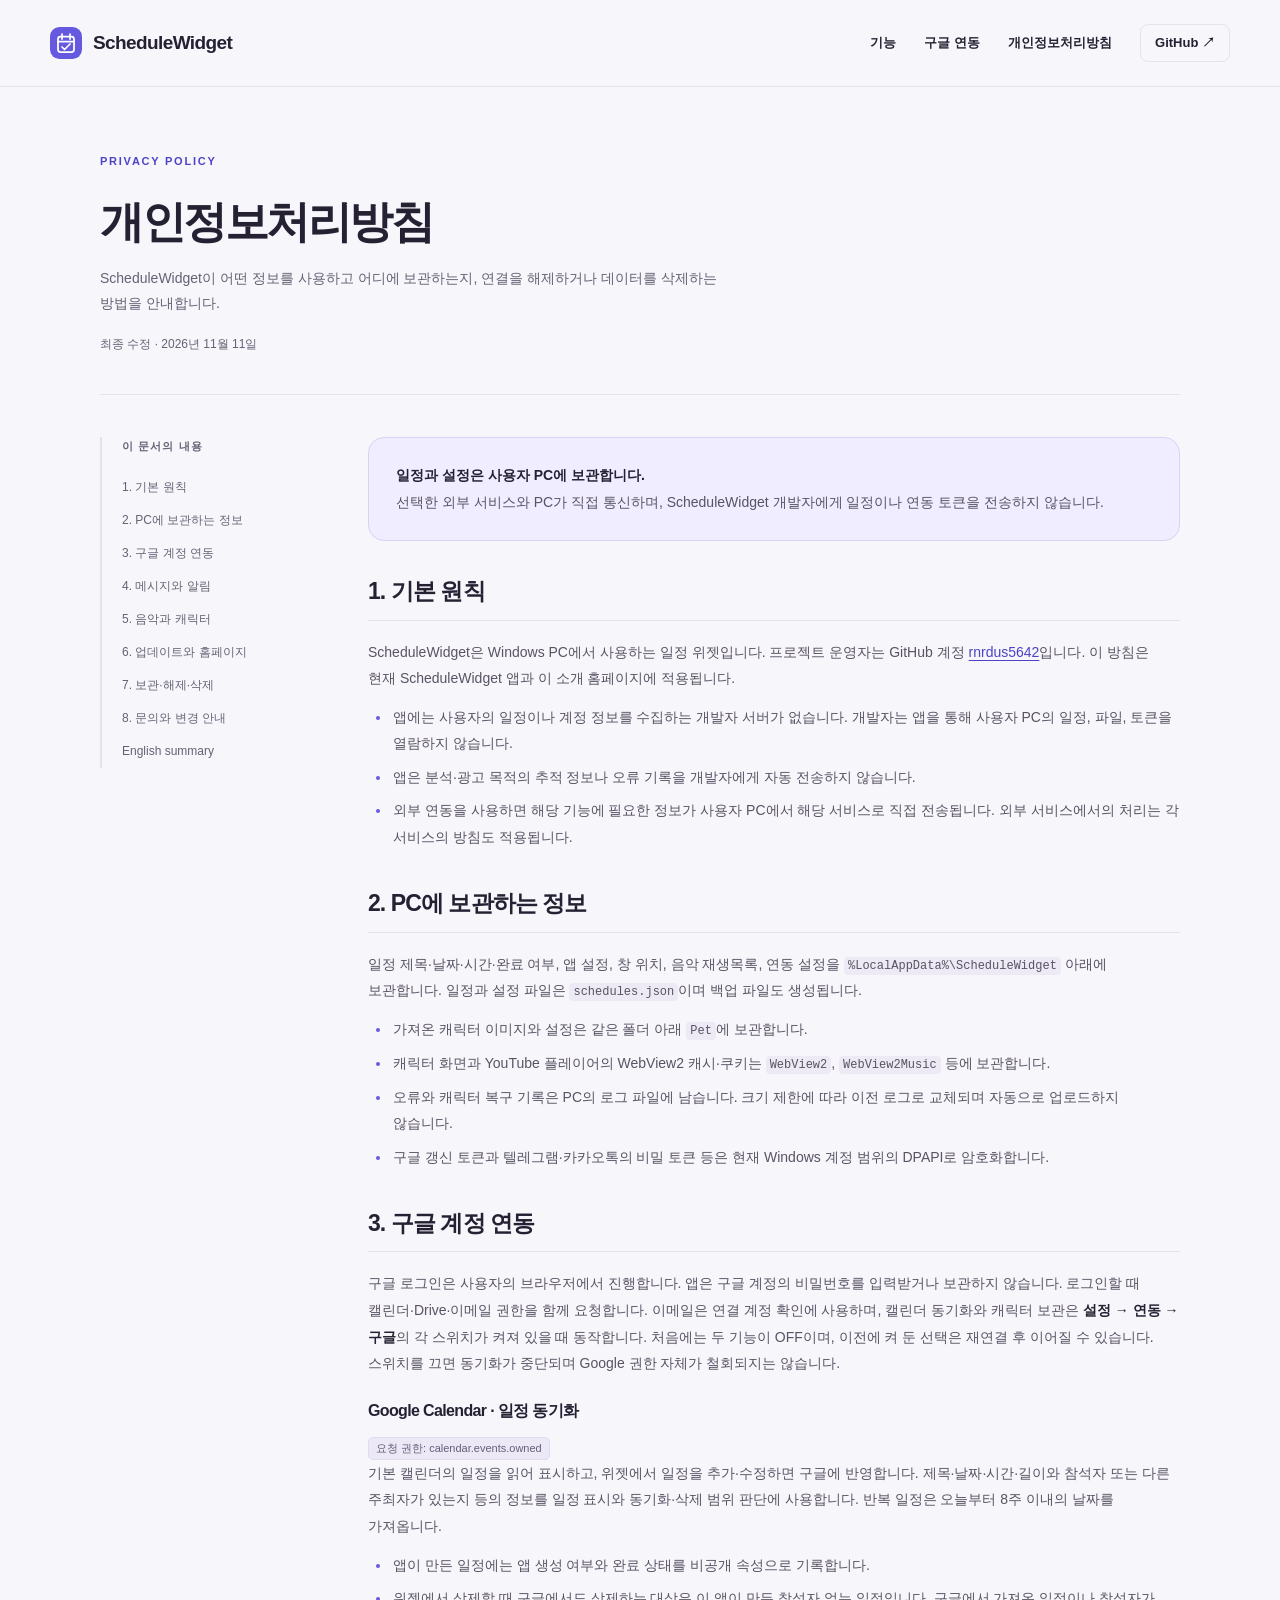
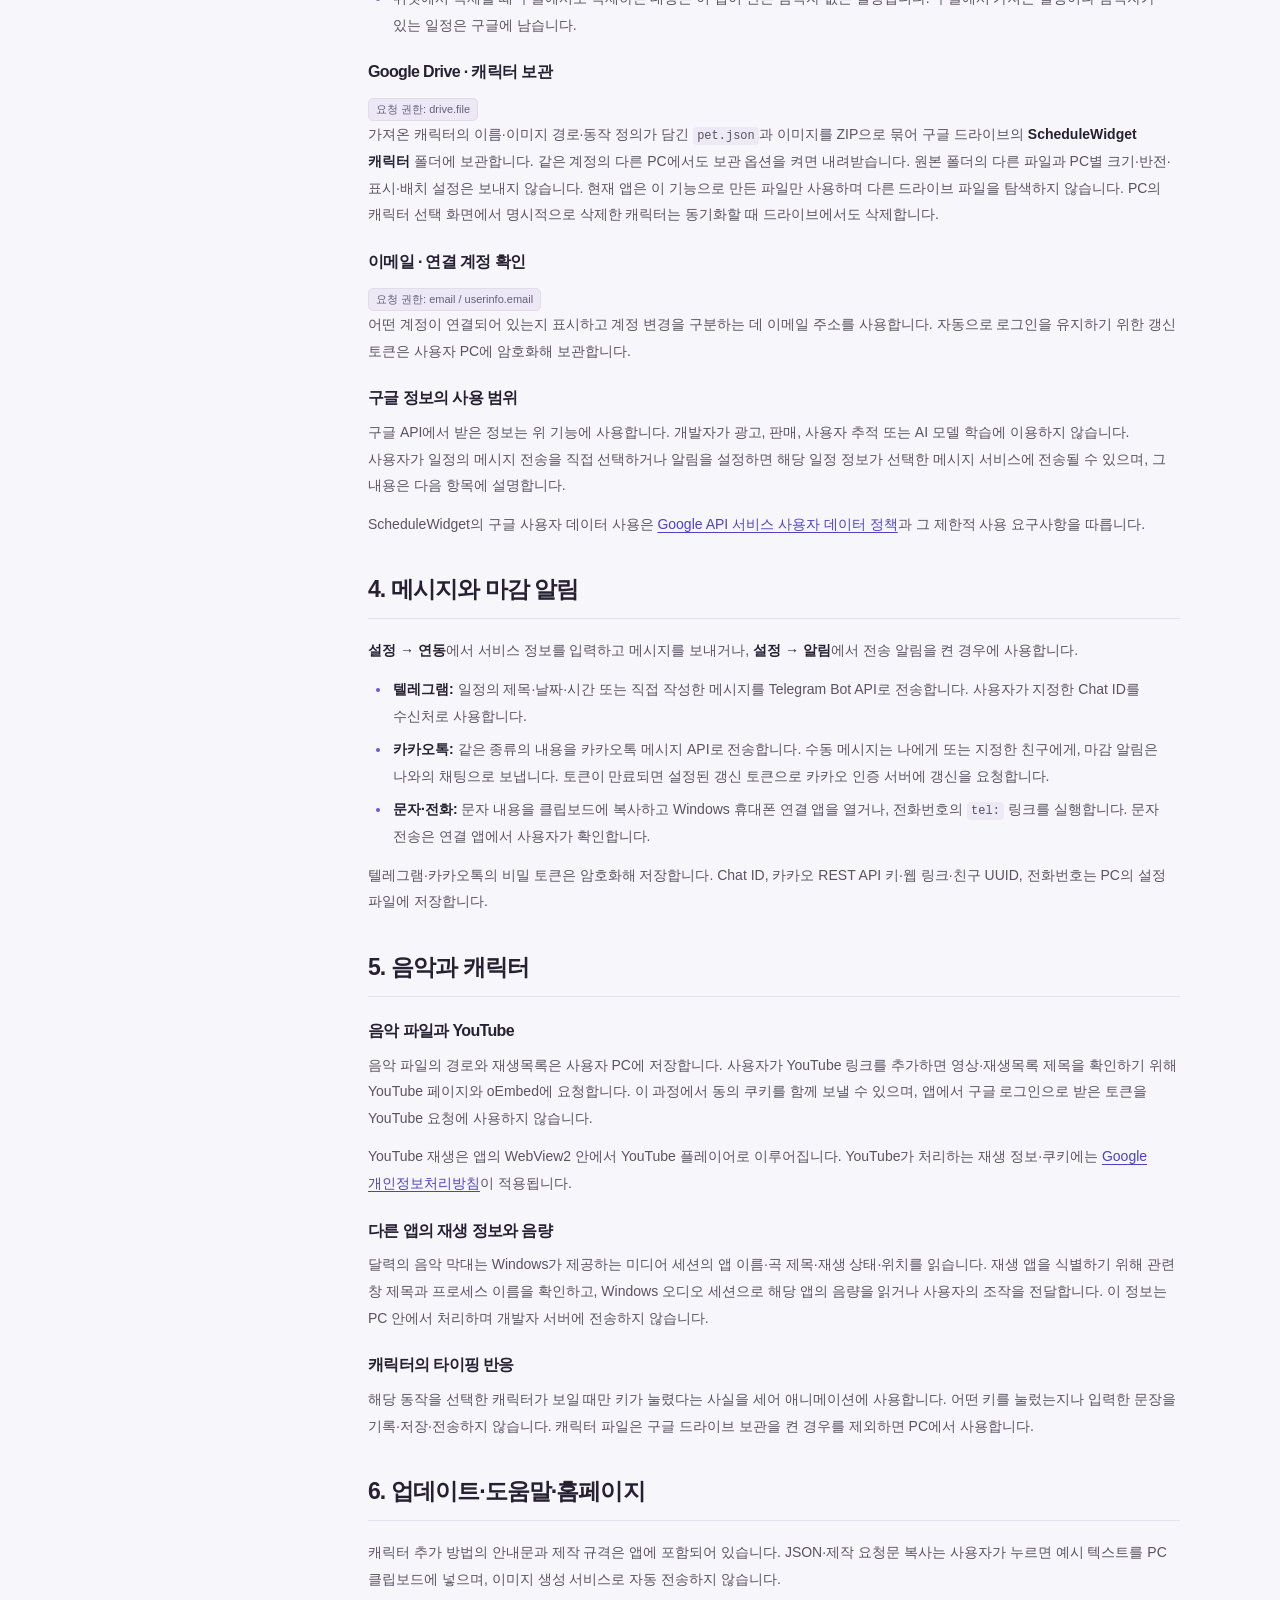
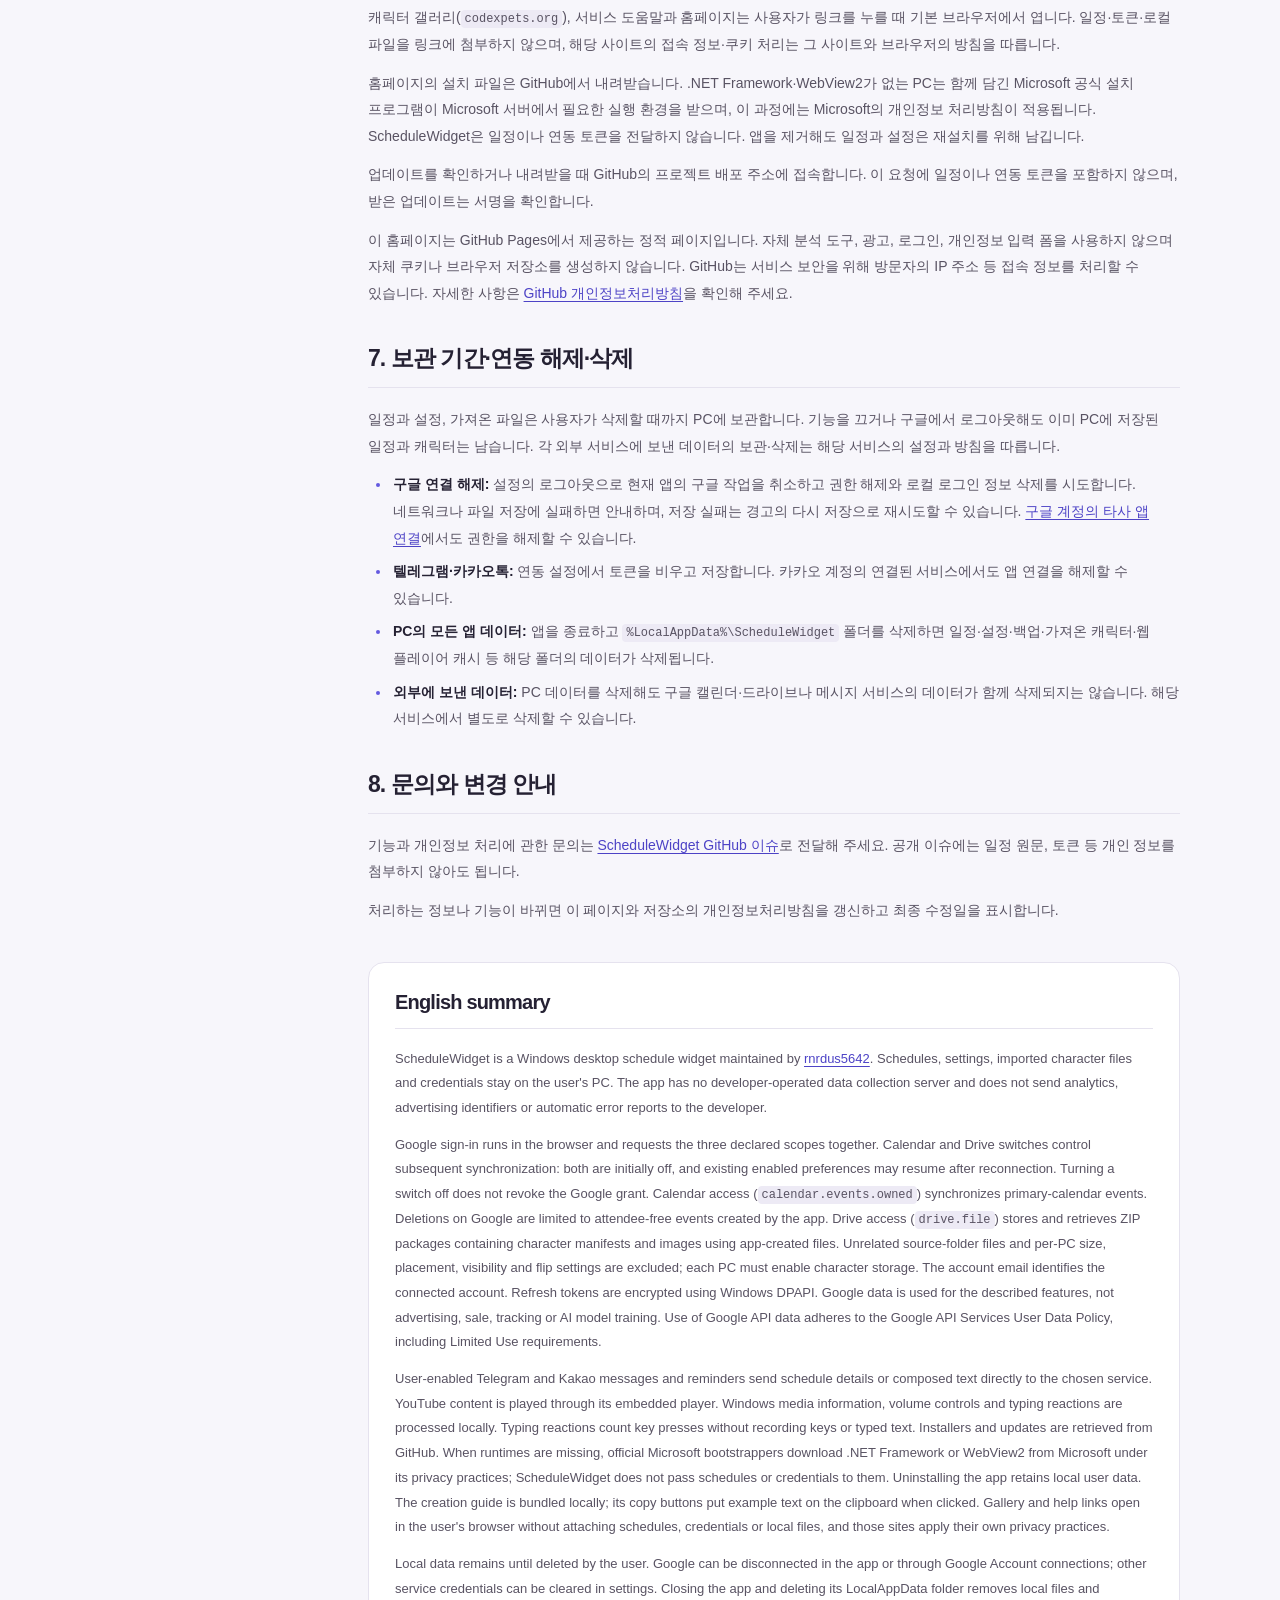
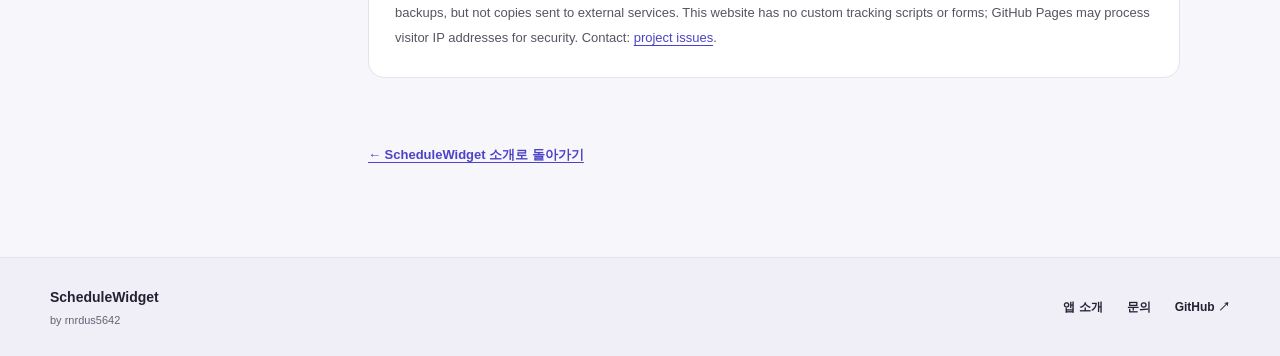
==== commit 80b8b8b1: "Release 2026.1111.1911: prepare Google OAuth review materials Use approved Google sign-in artwork, e" ====
--- a/docs/privacy.html
+++ b/docs/privacy.html
@@ -20,7 +20,7 @@
         <div class="policy-summary"><p><strong>일정과 설정은 사용자 PC에 보관합니다.</strong><br>선택한 외부 서비스와 PC가 직접 통신하며, ScheduleWidget 개발자에게 일정이나 연동 토큰을 전송하지 않습니다.</p></div>
         <section id="overview"><h2>1. 기본 원칙</h2><p>ScheduleWidget은 Windows PC에서 사용하는 일정 위젯입니다. 프로젝트 운영자는 GitHub 계정 <a href="https://github.com/rnrdus5642">rnrdus5642</a>입니다. 이 방침은 현재 ScheduleWidget 앱과 이 소개 홈페이지에 적용됩니다.</p><ul><li>앱에는 사용자의 일정이나 계정 정보를 수집하는 개발자 서버가 없습니다. 개발자는 앱을 통해 사용자 PC의 일정, 파일, 토큰을 열람하지 않습니다.</li><li>앱은 분석·광고 목적의 추적 정보나 오류 기록을 개발자에게 자동 전송하지 않습니다.</li><li>외부 연동을 사용하면 해당 기능에 필요한 정보가 사용자 PC에서 해당 서비스로 직접 전송됩니다. 외부 서비스에서의 처리는 각 서비스의 방침도 적용됩니다.</li></ul></section>
         <section id="local"><h2>2. PC에 보관하는 정보</h2><p>일정 제목·날짜·시간·완료 여부, 앱 설정, 창 위치, 음악 재생목록, 연동 설정을 <code>%LocalAppData%\ScheduleWidget</code> 아래에 보관합니다. 일정과 설정 파일은 <code>schedules.json</code>이며 백업 파일도 생성됩니다.</p><ul><li>가져온 캐릭터 이미지와 설정은 같은 폴더 아래 <code>Pet</code>에 보관합니다.</li><li>캐릭터 화면과 YouTube 플레이어의 WebView2 캐시·쿠키는 <code>WebView2</code>, <code>WebView2Music</code> 등에 보관합니다.</li><li>오류와 캐릭터 복구 기록은 PC의 로그 파일에 남습니다. 크기 제한에 따라 이전 로그로 교체되며 자동으로 업로드하지 않습니다.</li><li>구글 갱신 토큰과 텔레그램·카카오톡의 비밀 토큰 등은 현재 Windows 계정 범위의 DPAPI로 암호화합니다.</li></ul></section>
-        <section id="google"><h2>3. 구글 계정 연동</h2><p>구글 로그인은 사용자의 브라우저에서 진행합니다. 앱은 구글 계정의 비밀번호를 입력받거나 보관하지 않습니다. 로그인 후 <strong>설정 → 연동 → 구글</strong>에서 캘린더 동기화와 캐릭터 보관을 각각 선택할 수 있습니다.</p>
+        <section id="google"><h2>3. 구글 계정 연동</h2><p>구글 로그인은 사용자의 브라우저에서 진행합니다. 앱은 구글 계정의 비밀번호를 입력받거나 보관하지 않습니다. 로그인할 때 캘린더·Drive·이메일 권한을 함께 요청합니다. 이메일은 연결 계정 확인에 사용하며, 캘린더 동기화와 캐릭터 보관은 <strong>설정 → 연동 → 구글</strong>의 각 스위치가 켜져 있을 때 동작합니다. 처음에는 두 기능이 OFF이며, 이전에 켜 둔 선택은 재연결 후 이어질 수 있습니다. 스위치를 끄면 동기화가 중단되며 Google 권한 자체가 철회되지는 않습니다.</p>
           <h3>Google Calendar · 일정 동기화</h3><span class="scope-label">요청 권한: calendar.events.owned</span><p>기본 캘린더의 일정을 읽어 표시하고, 위젯에서 일정을 추가·수정하면 구글에 반영합니다. 제목·날짜·시간·길이와 참석자 또는 다른 주최자가 있는지 등의 정보를 일정 표시와 동기화·삭제 범위 판단에 사용합니다. 반복 일정은 오늘부터 8주 이내의 날짜를 가져옵니다.</p><ul><li>앱이 만든 일정에는 앱 생성 여부와 완료 상태를 비공개 속성으로 기록합니다.</li><li>위젯에서 삭제할 때 구글에서도 삭제하는 대상은 이 앱이 만든 참석자 없는 일정입니다. 구글에서 가져온 일정이나 참석자가 있는 일정은 구글에 남습니다.</li></ul>
           <h3>Google Drive · 캐릭터 보관</h3><span class="scope-label">요청 권한: drive.file</span><p>가져온 캐릭터의 이름·이미지 경로·동작 정의가 담긴 <code>pet.json</code>과 이미지를 ZIP으로 묶어 구글 드라이브의 <strong>ScheduleWidget 캐릭터</strong> 폴더에 보관합니다. 같은 계정의 다른 PC에서도 보관 옵션을 켜면 내려받습니다. 원본 폴더의 다른 파일과 PC별 크기·반전·표시·배치 설정은 보내지 않습니다. 현재 앱은 이 기능으로 만든 파일만 사용하며 다른 드라이브 파일을 탐색하지 않습니다. PC의 캐릭터 선택 화면에서 명시적으로 삭제한 캐릭터는 동기화할 때 드라이브에서도 삭제합니다.</p>
           <h3>이메일 · 연결 계정 확인</h3><span class="scope-label">요청 권한: email / userinfo.email</span><p>어떤 계정이 연결되어 있는지 표시하고 계정 변경을 구분하는 데 이메일 주소를 사용합니다. 자동으로 로그인을 유지하기 위한 갱신 토큰은 사용자 PC에 암호화해 보관합니다.</p>
@@ -31,7 +31,7 @@
         <section id="website"><h2>6. 업데이트·도움말·홈페이지</h2><p>캐릭터 추가 방법의 안내문과 제작 규격은 앱에 포함되어 있습니다. JSON·제작 요청문 복사는 사용자가 누르면 예시 텍스트를 PC 클립보드에 넣으며, 이미지 생성 서비스로 자동 전송하지 않습니다.</p><p>캐릭터 갤러리(<code>codexpets.org</code>), 서비스 도움말과 홈페이지는 사용자가 링크를 누를 때 기본 브라우저에서 엽니다. 일정·토큰·로컬 파일을 링크에 첨부하지 않으며, 해당 사이트의 접속 정보·쿠키 처리는 그 사이트와 브라우저의 방침을 따릅니다.</p><p>홈페이지의 설치 파일은 GitHub에서 내려받습니다. .NET Framework·WebView2가 없는 PC는 함께 담긴 Microsoft 공식 설치 프로그램이 Microsoft 서버에서 필요한 실행 환경을 받으며, 이 과정에는 Microsoft의 개인정보 처리방침이 적용됩니다. ScheduleWidget은 일정이나 연동 토큰을 전달하지 않습니다. 앱을 제거해도 일정과 설정은 재설치를 위해 남깁니다.</p><p>업데이트를 확인하거나 내려받을 때 GitHub의 프로젝트 배포 주소에 접속합니다. 이 요청에 일정이나 연동 토큰을 포함하지 않으며, 받은 업데이트는 서명을 확인합니다.</p><p>이 홈페이지는 GitHub Pages에서 제공하는 정적 페이지입니다. 자체 분석 도구, 광고, 로그인, 개인정보 입력 폼을 사용하지 않으며 자체 쿠키나 브라우저 저장소를 생성하지 않습니다. GitHub는 서비스 보안을 위해 방문자의 IP 주소 등 접속 정보를 처리할 수 있습니다. 자세한 사항은 <a href="https://docs.github.com/en/site-policy/privacy-policies/github-general-privacy-statement">GitHub 개인정보처리방침</a>을 확인해 주세요.</p></section>
         <section id="retention"><h2>7. 보관 기간·연동 해제·삭제</h2><p>일정과 설정, 가져온 파일은 사용자가 삭제할 때까지 PC에 보관합니다. 기능을 끄거나 구글에서 로그아웃해도 이미 PC에 저장된 일정과 캐릭터는 남습니다. 각 외부 서비스에 보낸 데이터의 보관·삭제는 해당 서비스의 설정과 방침을 따릅니다.</p><ul><li><strong>구글 연결 해제:</strong> 설정의 로그아웃으로 현재 앱의 구글 작업을 취소하고 권한 해제와 로컬 로그인 정보 삭제를 시도합니다. 네트워크나 파일 저장에 실패하면 안내하며, 저장 실패는 경고의 다시 저장으로 재시도할 수 있습니다. <a href="https://myaccount.google.com/connections">구글 계정의 타사 앱 연결</a>에서도 권한을 해제할 수 있습니다.</li><li><strong>텔레그램·카카오톡:</strong> 연동 설정에서 토큰을 비우고 저장합니다. 카카오 계정의 연결된 서비스에서도 앱 연결을 해제할 수 있습니다.</li><li><strong>PC의 모든 앱 데이터:</strong> 앱을 종료하고 <code>%LocalAppData%\ScheduleWidget</code> 폴더를 삭제하면 일정·설정·백업·가져온 캐릭터·웹 플레이어 캐시 등 해당 폴더의 데이터가 삭제됩니다.</li><li><strong>외부에 보낸 데이터:</strong> PC 데이터를 삭제해도 구글 캘린더·드라이브나 메시지 서비스의 데이터가 함께 삭제되지는 않습니다. 해당 서비스에서 별도로 삭제할 수 있습니다.</li></ul></section>
         <section id="contact"><h2>8. 문의와 변경 안내</h2><p>기능과 개인정보 처리에 관한 문의는 <a href="https://github.com/rnrdus5642/ScheduleWidget/issues">ScheduleWidget GitHub 이슈</a>로 전달해 주세요. 공개 이슈에는 일정 원문, 토큰 등 개인 정보를 첨부하지 않아도 됩니다.</p><p>처리하는 정보나 기능이 바뀌면 이 페이지와 저장소의 개인정보처리방침을 갱신하고 최종 수정일을 표시합니다.</p></section>
-        <section id="english" class="policy-en" lang="en"><h2>English summary</h2><p>ScheduleWidget is a Windows desktop schedule widget maintained by <a href="https://github.com/rnrdus5642">rnrdus5642</a>. Schedules, settings, imported character files and credentials stay on the user's PC. The app has no developer-operated data collection server and does not send analytics, advertising identifiers or automatic error reports to the developer.</p><p>Google sign-in runs in the browser. Calendar access (<code>calendar.events.owned</code>) synchronizes primary-calendar events. Deletions on Google are limited to attendee-free events created by the app. Drive access (<code>drive.file</code>) stores and retrieves ZIP packages containing character manifests and images using app-created files. Unrelated source-folder files and per-PC size, placement, visibility and flip settings are excluded; each PC must enable character storage. The account email identifies the connected account. Refresh tokens are encrypted using Windows DPAPI. Google data is used for the described features, not advertising, sale, tracking or AI model training. Use of Google API data adheres to the Google API Services User Data Policy, including Limited Use requirements.</p><p>User-enabled Telegram and Kakao messages and reminders send schedule details or composed text directly to the chosen service. YouTube content is played through its embedded player. Windows media information, volume controls and typing reactions are processed locally. Typing reactions count key presses without recording keys or typed text. Installers and updates are retrieved from GitHub. When runtimes are missing, official Microsoft bootstrappers download .NET Framework or WebView2 from Microsoft under its privacy practices; ScheduleWidget does not pass schedules or credentials to them. Uninstalling the app retains local user data. The creation guide is bundled locally; its copy buttons put example text on the clipboard when clicked. Gallery and help links open in the user's browser without attaching schedules, credentials or local files, and those sites apply their own privacy practices.</p><p>Local data remains until deleted by the user. Google can be disconnected in the app or through Google Account connections; other service credentials can be cleared in settings. Closing the app and deleting its LocalAppData folder removes local files and backups, but not copies sent to external services. This website has no custom tracking scripts or forms; GitHub Pages may process visitor IP addresses for security. Contact: <a href="https://github.com/rnrdus5642/ScheduleWidget/issues">project issues</a>.</p></section>
+        <section id="english" class="policy-en" lang="en"><h2>English summary</h2><p>ScheduleWidget is a Windows desktop schedule widget maintained by <a href="https://github.com/rnrdus5642">rnrdus5642</a>. Schedules, settings, imported character files and credentials stay on the user's PC. The app has no developer-operated data collection server and does not send analytics, advertising identifiers or automatic error reports to the developer.</p><p>Google sign-in runs in the browser and requests the three declared scopes together. Calendar and Drive switches control subsequent synchronization: both are initially off, and existing enabled preferences may resume after reconnection. Turning a switch off does not revoke the Google grant. Calendar access (<code>calendar.events.owned</code>) synchronizes primary-calendar events. Deletions on Google are limited to attendee-free events created by the app. Drive access (<code>drive.file</code>) stores and retrieves ZIP packages containing character manifests and images using app-created files. Unrelated source-folder files and per-PC size, placement, visibility and flip settings are excluded; each PC must enable character storage. The account email identifies the connected account. Refresh tokens are encrypted using Windows DPAPI. Google data is used for the described features, not advertising, sale, tracking or AI model training. Use of Google API data adheres to the Google API Services User Data Policy, including Limited Use requirements.</p><p>User-enabled Telegram and Kakao messages and reminders send schedule details or composed text directly to the chosen service. YouTube content is played through its embedded player. Windows media information, volume controls and typing reactions are processed locally. Typing reactions count key presses without recording keys or typed text. Installers and updates are retrieved from GitHub. When runtimes are missing, official Microsoft bootstrappers download .NET Framework or WebView2 from Microsoft under its privacy practices; ScheduleWidget does not pass schedules or credentials to them. Uninstalling the app retains local user data. The creation guide is bundled locally; its copy buttons put example text on the clipboard when clicked. Gallery and help links open in the user's browser without attaching schedules, credentials or local files, and those sites apply their own privacy practices.</p><p>Local data remains until deleted by the user. Google can be disconnected in the app or through Google Account connections; other service credentials can be cleared in settings. Closing the app and deleting its LocalAppData folder removes local files and backups, but not copies sent to external services. This website has no custom tracking scripts or forms; GitHub Pages may process visitor IP addresses for security. Contact: <a href="https://github.com/rnrdus5642/ScheduleWidget/issues">project issues</a>.</p></section>
         <a class="text-link policy-back" href="./">← ScheduleWidget 소개로 돌아가기</a>
       </article>
     </div>
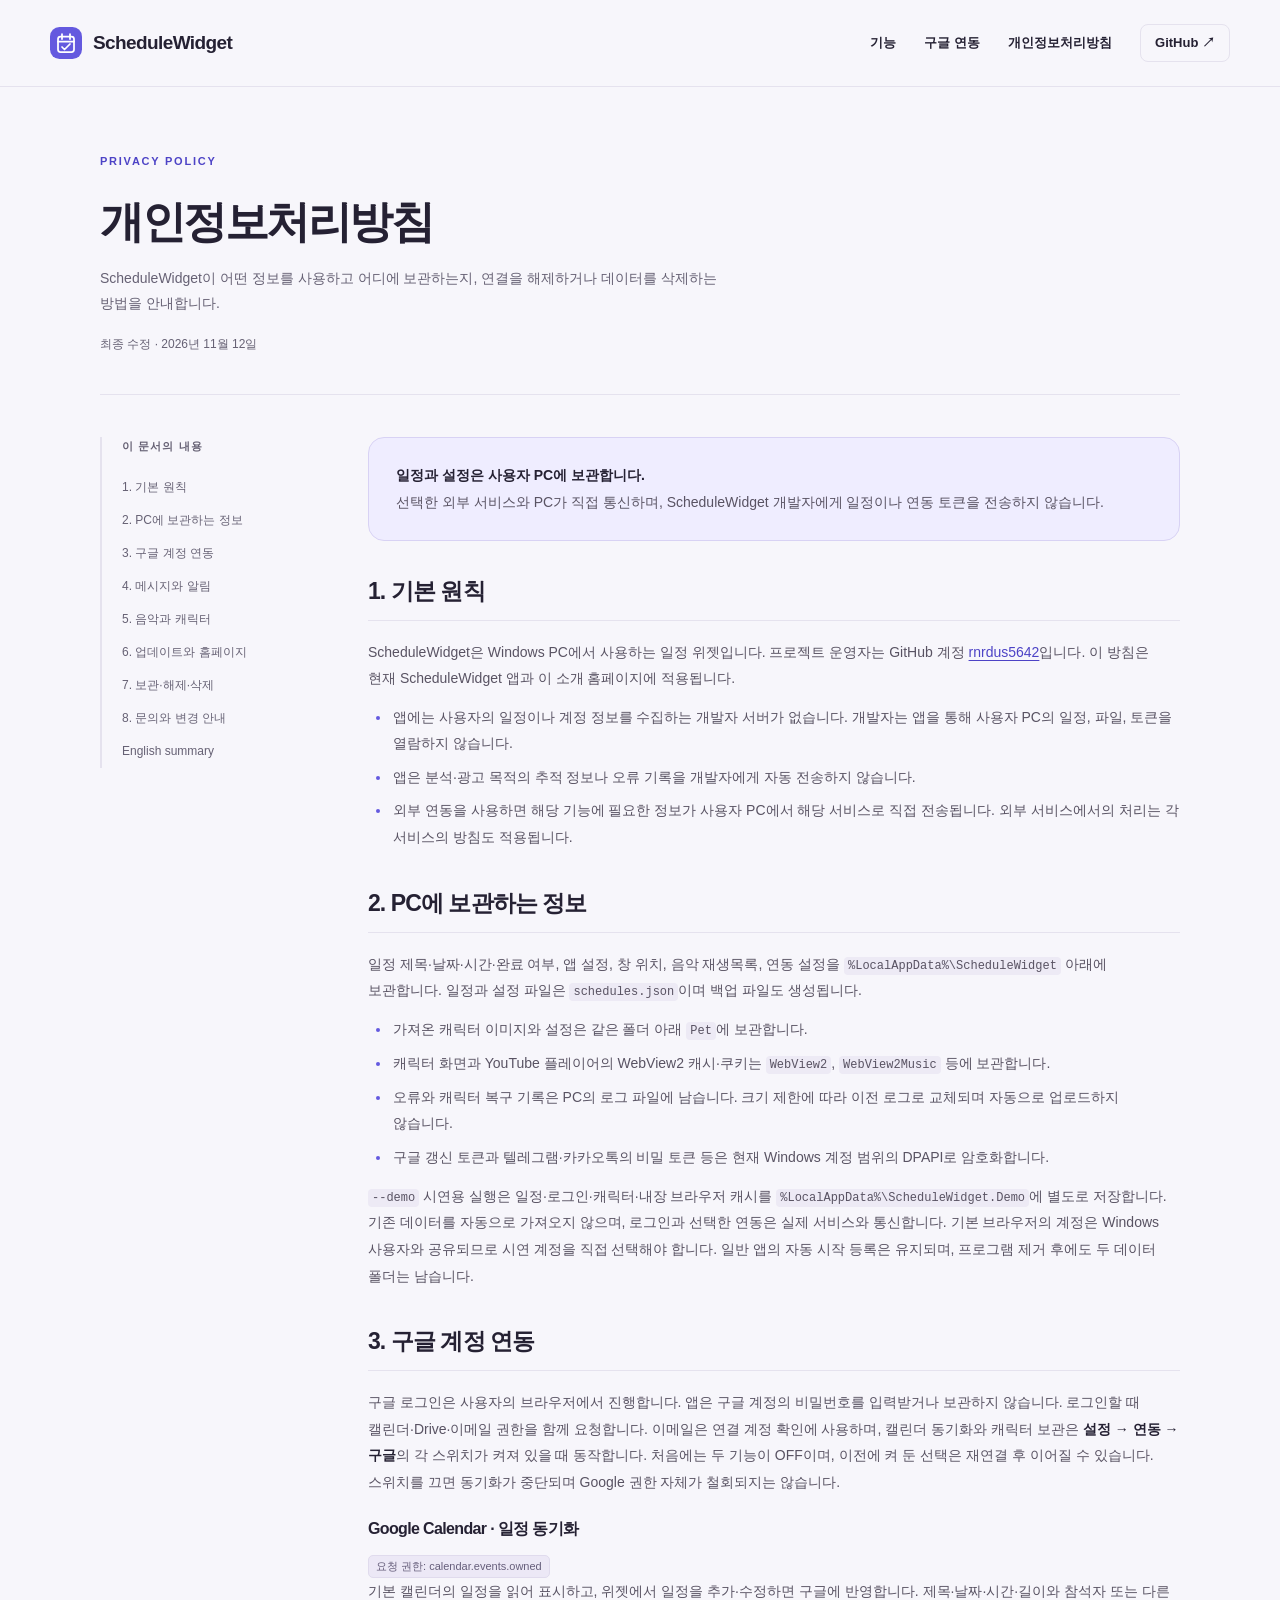
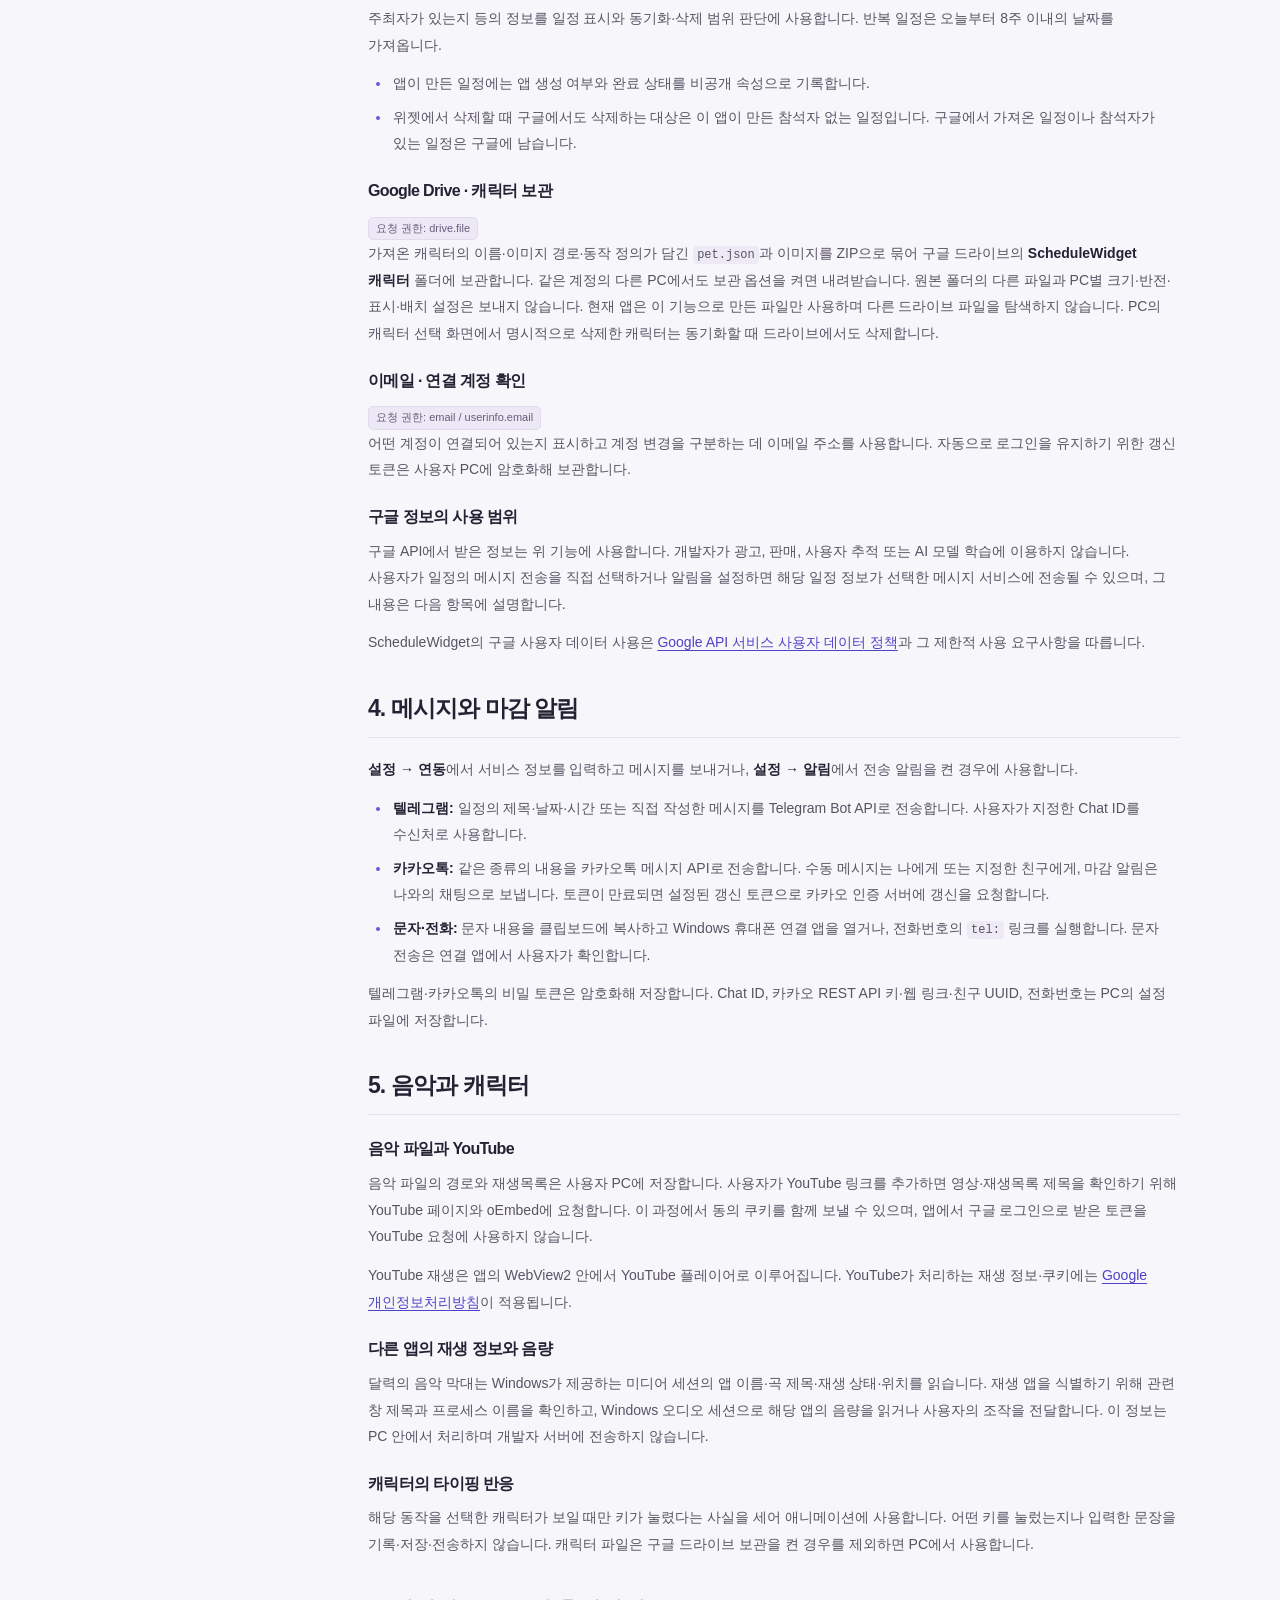
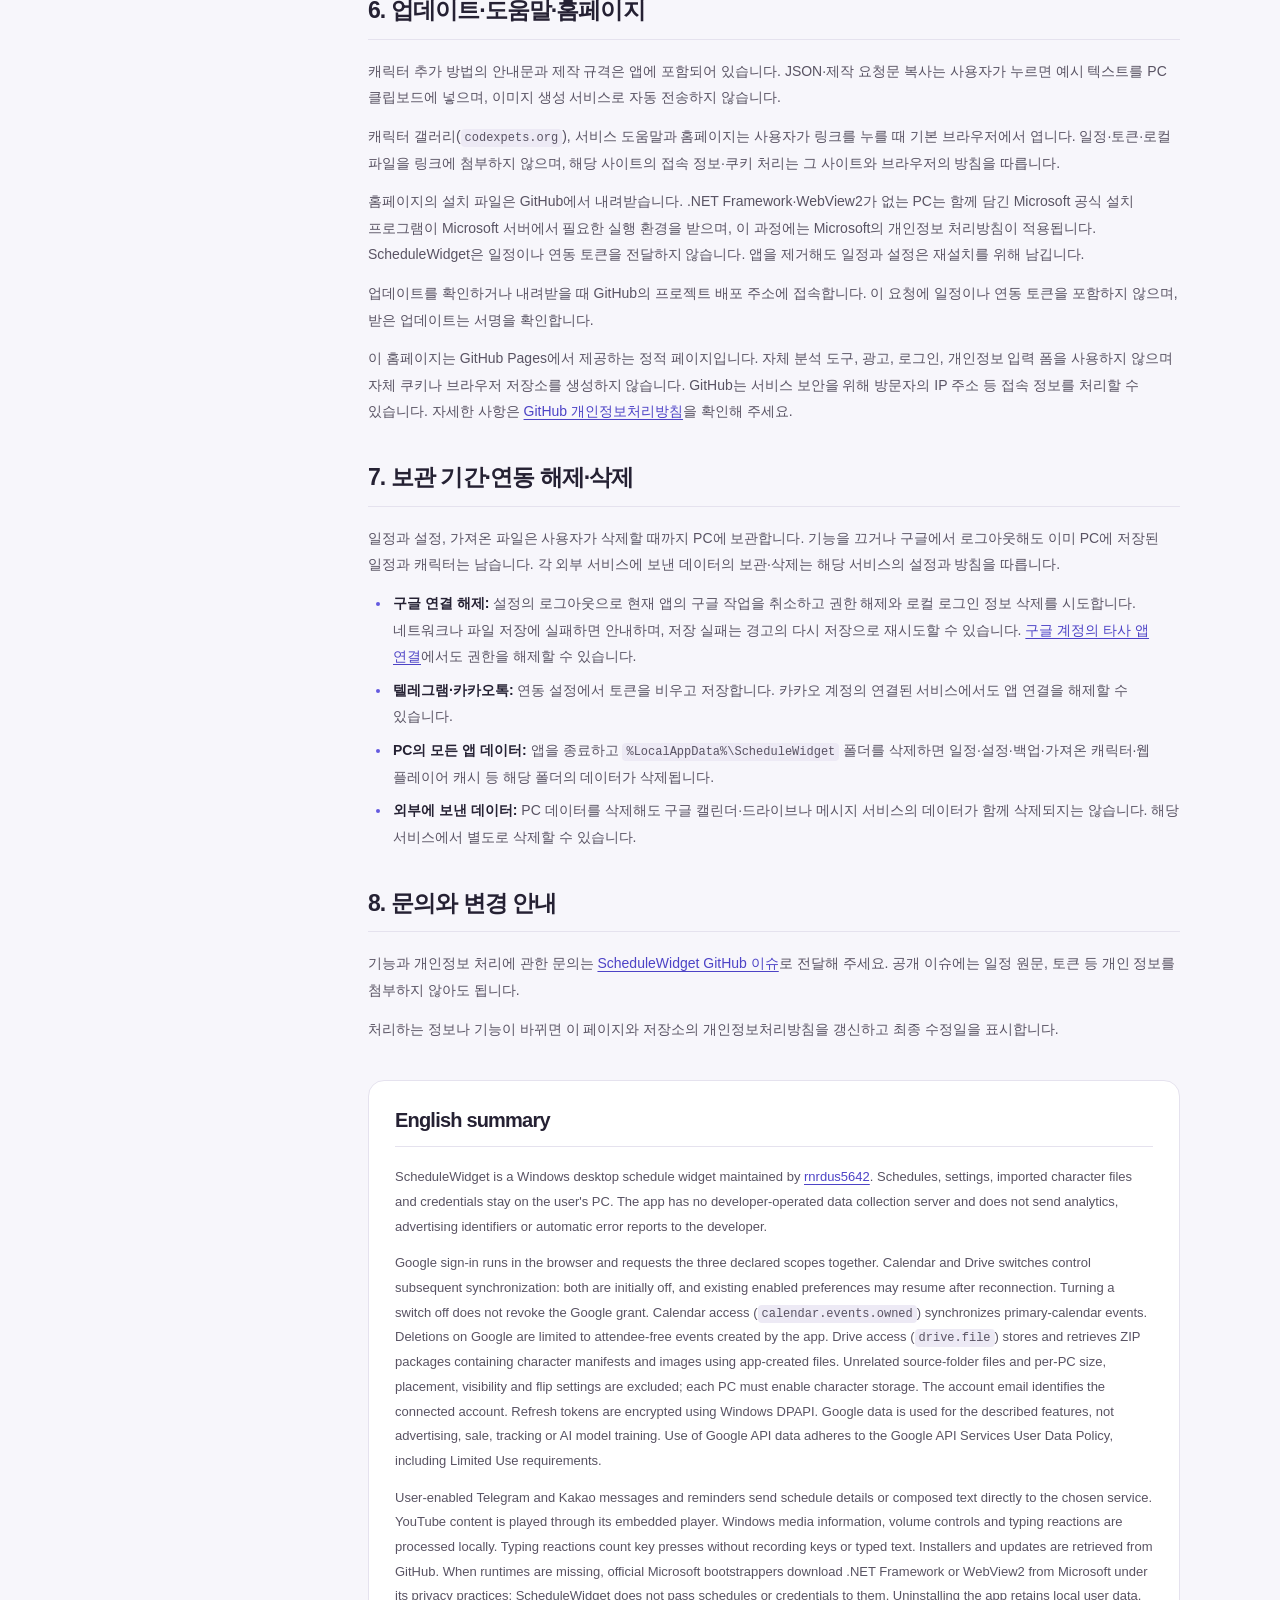
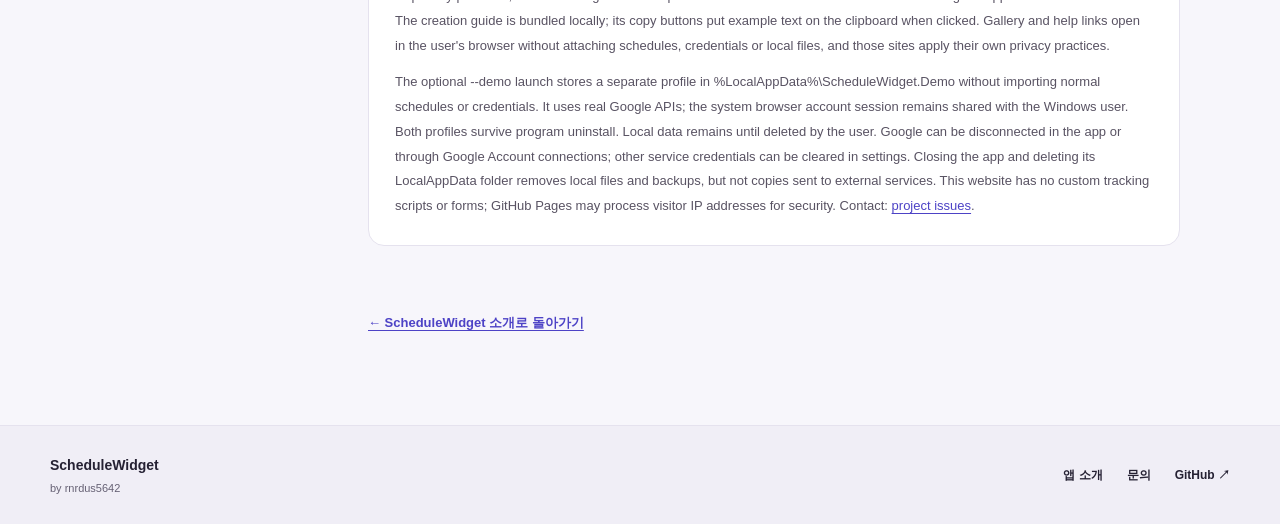
==== commit 363720f9: "Release 2026.1112.0052: isolate demonstration data on the same PC Add --demo storage isolation for s" ====
--- a/docs/privacy.html
+++ b/docs/privacy.html
@@ -13,13 +13,14 @@
   <a class="skip-link" href="#main">본문으로 건너뛰기</a>
   <header class="site-header"><div class="container header-inner"><a class="brand" href="./" aria-label="ScheduleWidget 홈"><img src="assets/icon.svg" width="32" height="32" alt=""><span>ScheduleWidget</span></a><nav aria-label="주 메뉴"><a href="./#features">기능</a><a href="./#google">구글 연동</a><a href="privacy.html" aria-current="page">개인정보처리방침</a><a class="nav-github" href="https://github.com/rnrdus5642/ScheduleWidget">GitHub ↗</a></nav></div></header>
   <main id="main" class="policy-container">
-    <div class="policy-heading"><span class="eyebrow">PRIVACY POLICY</span><h1>개인정보처리방침</h1><p>ScheduleWidget이 어떤 정보를 사용하고 어디에 보관하는지, 연결을 해제하거나 데이터를 삭제하는 방법을 안내합니다.</p><p class="updated">최종 수정 · 2026년 11월 11일</p></div>
+    <div class="policy-heading"><span class="eyebrow">PRIVACY POLICY</span><h1>개인정보처리방침</h1><p>ScheduleWidget이 어떤 정보를 사용하고 어디에 보관하는지, 연결을 해제하거나 데이터를 삭제하는 방법을 안내합니다.</p><p class="updated">최종 수정 · 2026년 11월 12일</p></div>
     <div class="policy-layout">
       <nav class="policy-toc" aria-label="개인정보처리방침 목차"><p>이 문서의 내용</p><a href="#overview">1. 기본 원칙</a><a href="#local">2. PC에 보관하는 정보</a><a href="#google">3. 구글 계정 연동</a><a href="#messages">4. 메시지와 알림</a><a href="#media">5. 음악과 캐릭터</a><a href="#website">6. 업데이트와 홈페이지</a><a href="#retention">7. 보관·해제·삭제</a><a href="#contact">8. 문의와 변경 안내</a><a href="#english" lang="en">English summary</a></nav>
       <article class="policy-content" aria-label="개인정보처리방침 본문">
         <div class="policy-summary"><p><strong>일정과 설정은 사용자 PC에 보관합니다.</strong><br>선택한 외부 서비스와 PC가 직접 통신하며, ScheduleWidget 개발자에게 일정이나 연동 토큰을 전송하지 않습니다.</p></div>
         <section id="overview"><h2>1. 기본 원칙</h2><p>ScheduleWidget은 Windows PC에서 사용하는 일정 위젯입니다. 프로젝트 운영자는 GitHub 계정 <a href="https://github.com/rnrdus5642">rnrdus5642</a>입니다. 이 방침은 현재 ScheduleWidget 앱과 이 소개 홈페이지에 적용됩니다.</p><ul><li>앱에는 사용자의 일정이나 계정 정보를 수집하는 개발자 서버가 없습니다. 개발자는 앱을 통해 사용자 PC의 일정, 파일, 토큰을 열람하지 않습니다.</li><li>앱은 분석·광고 목적의 추적 정보나 오류 기록을 개발자에게 자동 전송하지 않습니다.</li><li>외부 연동을 사용하면 해당 기능에 필요한 정보가 사용자 PC에서 해당 서비스로 직접 전송됩니다. 외부 서비스에서의 처리는 각 서비스의 방침도 적용됩니다.</li></ul></section>
-        <section id="local"><h2>2. PC에 보관하는 정보</h2><p>일정 제목·날짜·시간·완료 여부, 앱 설정, 창 위치, 음악 재생목록, 연동 설정을 <code>%LocalAppData%\ScheduleWidget</code> 아래에 보관합니다. 일정과 설정 파일은 <code>schedules.json</code>이며 백업 파일도 생성됩니다.</p><ul><li>가져온 캐릭터 이미지와 설정은 같은 폴더 아래 <code>Pet</code>에 보관합니다.</li><li>캐릭터 화면과 YouTube 플레이어의 WebView2 캐시·쿠키는 <code>WebView2</code>, <code>WebView2Music</code> 등에 보관합니다.</li><li>오류와 캐릭터 복구 기록은 PC의 로그 파일에 남습니다. 크기 제한에 따라 이전 로그로 교체되며 자동으로 업로드하지 않습니다.</li><li>구글 갱신 토큰과 텔레그램·카카오톡의 비밀 토큰 등은 현재 Windows 계정 범위의 DPAPI로 암호화합니다.</li></ul></section>
+        <section id="local"><h2>2. PC에 보관하는 정보</h2><p>일정 제목·날짜·시간·완료 여부, 앱 설정, 창 위치, 음악 재생목록, 연동 설정을 <code>%LocalAppData%\ScheduleWidget</code> 아래에 보관합니다. 일정과 설정 파일은 <code>schedules.json</code>이며 백업 파일도 생성됩니다.</p><ul><li>가져온 캐릭터 이미지와 설정은 같은 폴더 아래 <code>Pet</code>에 보관합니다.</li><li>캐릭터 화면과 YouTube 플레이어의 WebView2 캐시·쿠키는 <code>WebView2</code>, <code>WebView2Music</code> 등에 보관합니다.</li><li>오류와 캐릭터 복구 기록은 PC의 로그 파일에 남습니다. 크기 제한에 따라 이전 로그로 교체되며 자동으로 업로드하지 않습니다.</li><li>구글 갱신 토큰과 텔레그램·카카오톡의 비밀 토큰 등은 현재 Windows 계정 범위의 DPAPI로 암호화합니다.</li></ul><p><code>--demo</code> 시연용 실행은 일정·로그인·캐릭터·내장 브라우저 캐시를 <code>%LocalAppData%\ScheduleWidget.Demo</code>에 별도로 저장합니다. 기존 데이터를 자동으로 가져오지 않으며, 로그인과 선택한 연동은 실제 서비스와 통신합니다. 기본 브라우저의 계정은 Windows 사용자와 공유되므로 시연 계정을 직접 선택해야 합니다. 일반 앱의 자동 시작 등록은 유지되며, 프로그램 제거 후에도 두 데이터 폴더는 남습니다.</p></section>
+
         <section id="google"><h2>3. 구글 계정 연동</h2><p>구글 로그인은 사용자의 브라우저에서 진행합니다. 앱은 구글 계정의 비밀번호를 입력받거나 보관하지 않습니다. 로그인할 때 캘린더·Drive·이메일 권한을 함께 요청합니다. 이메일은 연결 계정 확인에 사용하며, 캘린더 동기화와 캐릭터 보관은 <strong>설정 → 연동 → 구글</strong>의 각 스위치가 켜져 있을 때 동작합니다. 처음에는 두 기능이 OFF이며, 이전에 켜 둔 선택은 재연결 후 이어질 수 있습니다. 스위치를 끄면 동기화가 중단되며 Google 권한 자체가 철회되지는 않습니다.</p>
           <h3>Google Calendar · 일정 동기화</h3><span class="scope-label">요청 권한: calendar.events.owned</span><p>기본 캘린더의 일정을 읽어 표시하고, 위젯에서 일정을 추가·수정하면 구글에 반영합니다. 제목·날짜·시간·길이와 참석자 또는 다른 주최자가 있는지 등의 정보를 일정 표시와 동기화·삭제 범위 판단에 사용합니다. 반복 일정은 오늘부터 8주 이내의 날짜를 가져옵니다.</p><ul><li>앱이 만든 일정에는 앱 생성 여부와 완료 상태를 비공개 속성으로 기록합니다.</li><li>위젯에서 삭제할 때 구글에서도 삭제하는 대상은 이 앱이 만든 참석자 없는 일정입니다. 구글에서 가져온 일정이나 참석자가 있는 일정은 구글에 남습니다.</li></ul>
           <h3>Google Drive · 캐릭터 보관</h3><span class="scope-label">요청 권한: drive.file</span><p>가져온 캐릭터의 이름·이미지 경로·동작 정의가 담긴 <code>pet.json</code>과 이미지를 ZIP으로 묶어 구글 드라이브의 <strong>ScheduleWidget 캐릭터</strong> 폴더에 보관합니다. 같은 계정의 다른 PC에서도 보관 옵션을 켜면 내려받습니다. 원본 폴더의 다른 파일과 PC별 크기·반전·표시·배치 설정은 보내지 않습니다. 현재 앱은 이 기능으로 만든 파일만 사용하며 다른 드라이브 파일을 탐색하지 않습니다. PC의 캐릭터 선택 화면에서 명시적으로 삭제한 캐릭터는 동기화할 때 드라이브에서도 삭제합니다.</p>
@@ -31,7 +32,7 @@
         <section id="website"><h2>6. 업데이트·도움말·홈페이지</h2><p>캐릭터 추가 방법의 안내문과 제작 규격은 앱에 포함되어 있습니다. JSON·제작 요청문 복사는 사용자가 누르면 예시 텍스트를 PC 클립보드에 넣으며, 이미지 생성 서비스로 자동 전송하지 않습니다.</p><p>캐릭터 갤러리(<code>codexpets.org</code>), 서비스 도움말과 홈페이지는 사용자가 링크를 누를 때 기본 브라우저에서 엽니다. 일정·토큰·로컬 파일을 링크에 첨부하지 않으며, 해당 사이트의 접속 정보·쿠키 처리는 그 사이트와 브라우저의 방침을 따릅니다.</p><p>홈페이지의 설치 파일은 GitHub에서 내려받습니다. .NET Framework·WebView2가 없는 PC는 함께 담긴 Microsoft 공식 설치 프로그램이 Microsoft 서버에서 필요한 실행 환경을 받으며, 이 과정에는 Microsoft의 개인정보 처리방침이 적용됩니다. ScheduleWidget은 일정이나 연동 토큰을 전달하지 않습니다. 앱을 제거해도 일정과 설정은 재설치를 위해 남깁니다.</p><p>업데이트를 확인하거나 내려받을 때 GitHub의 프로젝트 배포 주소에 접속합니다. 이 요청에 일정이나 연동 토큰을 포함하지 않으며, 받은 업데이트는 서명을 확인합니다.</p><p>이 홈페이지는 GitHub Pages에서 제공하는 정적 페이지입니다. 자체 분석 도구, 광고, 로그인, 개인정보 입력 폼을 사용하지 않으며 자체 쿠키나 브라우저 저장소를 생성하지 않습니다. GitHub는 서비스 보안을 위해 방문자의 IP 주소 등 접속 정보를 처리할 수 있습니다. 자세한 사항은 <a href="https://docs.github.com/en/site-policy/privacy-policies/github-general-privacy-statement">GitHub 개인정보처리방침</a>을 확인해 주세요.</p></section>
         <section id="retention"><h2>7. 보관 기간·연동 해제·삭제</h2><p>일정과 설정, 가져온 파일은 사용자가 삭제할 때까지 PC에 보관합니다. 기능을 끄거나 구글에서 로그아웃해도 이미 PC에 저장된 일정과 캐릭터는 남습니다. 각 외부 서비스에 보낸 데이터의 보관·삭제는 해당 서비스의 설정과 방침을 따릅니다.</p><ul><li><strong>구글 연결 해제:</strong> 설정의 로그아웃으로 현재 앱의 구글 작업을 취소하고 권한 해제와 로컬 로그인 정보 삭제를 시도합니다. 네트워크나 파일 저장에 실패하면 안내하며, 저장 실패는 경고의 다시 저장으로 재시도할 수 있습니다. <a href="https://myaccount.google.com/connections">구글 계정의 타사 앱 연결</a>에서도 권한을 해제할 수 있습니다.</li><li><strong>텔레그램·카카오톡:</strong> 연동 설정에서 토큰을 비우고 저장합니다. 카카오 계정의 연결된 서비스에서도 앱 연결을 해제할 수 있습니다.</li><li><strong>PC의 모든 앱 데이터:</strong> 앱을 종료하고 <code>%LocalAppData%\ScheduleWidget</code> 폴더를 삭제하면 일정·설정·백업·가져온 캐릭터·웹 플레이어 캐시 등 해당 폴더의 데이터가 삭제됩니다.</li><li><strong>외부에 보낸 데이터:</strong> PC 데이터를 삭제해도 구글 캘린더·드라이브나 메시지 서비스의 데이터가 함께 삭제되지는 않습니다. 해당 서비스에서 별도로 삭제할 수 있습니다.</li></ul></section>
         <section id="contact"><h2>8. 문의와 변경 안내</h2><p>기능과 개인정보 처리에 관한 문의는 <a href="https://github.com/rnrdus5642/ScheduleWidget/issues">ScheduleWidget GitHub 이슈</a>로 전달해 주세요. 공개 이슈에는 일정 원문, 토큰 등 개인 정보를 첨부하지 않아도 됩니다.</p><p>처리하는 정보나 기능이 바뀌면 이 페이지와 저장소의 개인정보처리방침을 갱신하고 최종 수정일을 표시합니다.</p></section>
-        <section id="english" class="policy-en" lang="en"><h2>English summary</h2><p>ScheduleWidget is a Windows desktop schedule widget maintained by <a href="https://github.com/rnrdus5642">rnrdus5642</a>. Schedules, settings, imported character files and credentials stay on the user's PC. The app has no developer-operated data collection server and does not send analytics, advertising identifiers or automatic error reports to the developer.</p><p>Google sign-in runs in the browser and requests the three declared scopes together. Calendar and Drive switches control subsequent synchronization: both are initially off, and existing enabled preferences may resume after reconnection. Turning a switch off does not revoke the Google grant. Calendar access (<code>calendar.events.owned</code>) synchronizes primary-calendar events. Deletions on Google are limited to attendee-free events created by the app. Drive access (<code>drive.file</code>) stores and retrieves ZIP packages containing character manifests and images using app-created files. Unrelated source-folder files and per-PC size, placement, visibility and flip settings are excluded; each PC must enable character storage. The account email identifies the connected account. Refresh tokens are encrypted using Windows DPAPI. Google data is used for the described features, not advertising, sale, tracking or AI model training. Use of Google API data adheres to the Google API Services User Data Policy, including Limited Use requirements.</p><p>User-enabled Telegram and Kakao messages and reminders send schedule details or composed text directly to the chosen service. YouTube content is played through its embedded player. Windows media information, volume controls and typing reactions are processed locally. Typing reactions count key presses without recording keys or typed text. Installers and updates are retrieved from GitHub. When runtimes are missing, official Microsoft bootstrappers download .NET Framework or WebView2 from Microsoft under its privacy practices; ScheduleWidget does not pass schedules or credentials to them. Uninstalling the app retains local user data. The creation guide is bundled locally; its copy buttons put example text on the clipboard when clicked. Gallery and help links open in the user's browser without attaching schedules, credentials or local files, and those sites apply their own privacy practices.</p><p>Local data remains until deleted by the user. Google can be disconnected in the app or through Google Account connections; other service credentials can be cleared in settings. Closing the app and deleting its LocalAppData folder removes local files and backups, but not copies sent to external services. This website has no custom tracking scripts or forms; GitHub Pages may process visitor IP addresses for security. Contact: <a href="https://github.com/rnrdus5642/ScheduleWidget/issues">project issues</a>.</p></section>
+        <section id="english" class="policy-en" lang="en"><h2>English summary</h2><p>ScheduleWidget is a Windows desktop schedule widget maintained by <a href="https://github.com/rnrdus5642">rnrdus5642</a>. Schedules, settings, imported character files and credentials stay on the user's PC. The app has no developer-operated data collection server and does not send analytics, advertising identifiers or automatic error reports to the developer.</p><p>Google sign-in runs in the browser and requests the three declared scopes together. Calendar and Drive switches control subsequent synchronization: both are initially off, and existing enabled preferences may resume after reconnection. Turning a switch off does not revoke the Google grant. Calendar access (<code>calendar.events.owned</code>) synchronizes primary-calendar events. Deletions on Google are limited to attendee-free events created by the app. Drive access (<code>drive.file</code>) stores and retrieves ZIP packages containing character manifests and images using app-created files. Unrelated source-folder files and per-PC size, placement, visibility and flip settings are excluded; each PC must enable character storage. The account email identifies the connected account. Refresh tokens are encrypted using Windows DPAPI. Google data is used for the described features, not advertising, sale, tracking or AI model training. Use of Google API data adheres to the Google API Services User Data Policy, including Limited Use requirements.</p><p>User-enabled Telegram and Kakao messages and reminders send schedule details or composed text directly to the chosen service. YouTube content is played through its embedded player. Windows media information, volume controls and typing reactions are processed locally. Typing reactions count key presses without recording keys or typed text. Installers and updates are retrieved from GitHub. When runtimes are missing, official Microsoft bootstrappers download .NET Framework or WebView2 from Microsoft under its privacy practices; ScheduleWidget does not pass schedules or credentials to them. Uninstalling the app retains local user data. The creation guide is bundled locally; its copy buttons put example text on the clipboard when clicked. Gallery and help links open in the user's browser without attaching schedules, credentials or local files, and those sites apply their own privacy practices.</p><p>The optional --demo launch stores a separate profile in %LocalAppData%\ScheduleWidget.Demo without importing normal schedules or credentials. It uses real Google APIs; the system browser account session remains shared with the Windows user. Both profiles survive program uninstall. Local data remains until deleted by the user. Google can be disconnected in the app or through Google Account connections; other service credentials can be cleared in settings. Closing the app and deleting its LocalAppData folder removes local files and backups, but not copies sent to external services. This website has no custom tracking scripts or forms; GitHub Pages may process visitor IP addresses for security. Contact: <a href="https://github.com/rnrdus5642/ScheduleWidget/issues">project issues</a>.</p></section>
         <a class="text-link policy-back" href="./">← ScheduleWidget 소개로 돌아가기</a>
       </article>
     </div>
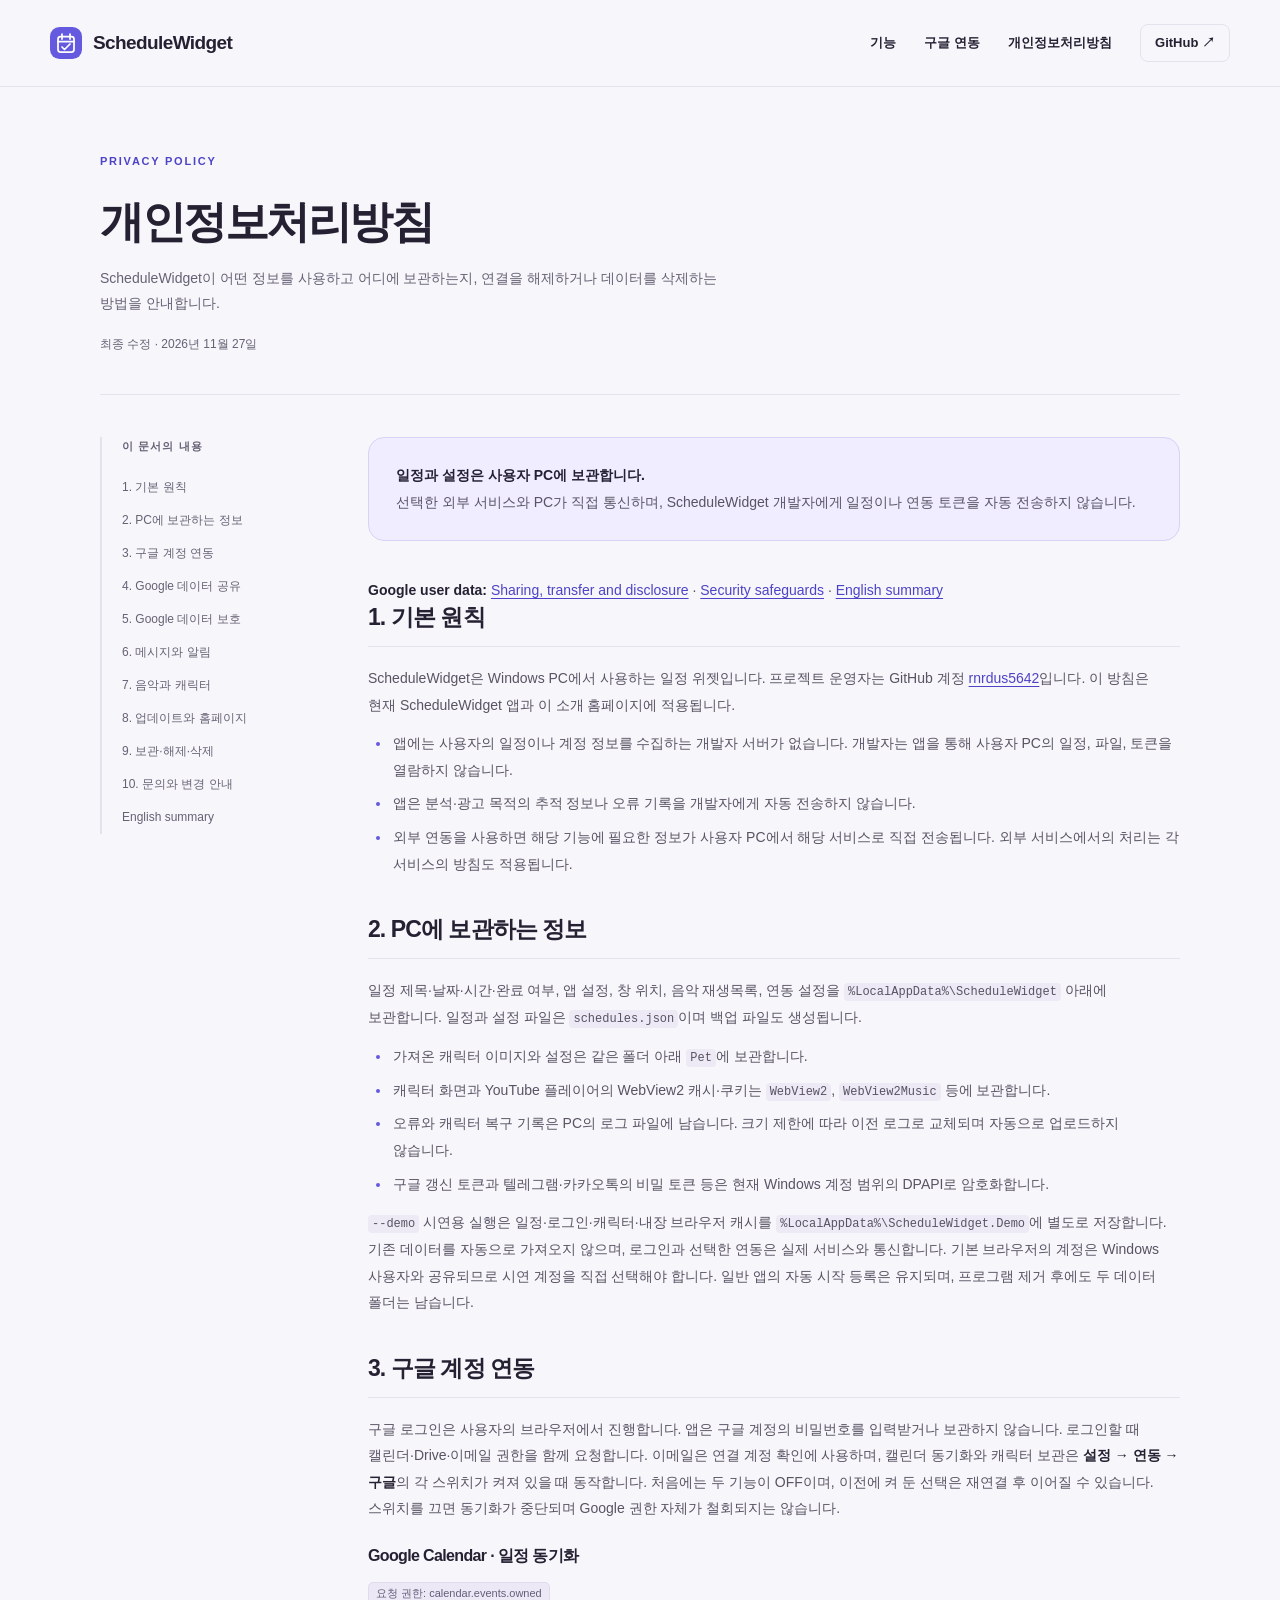
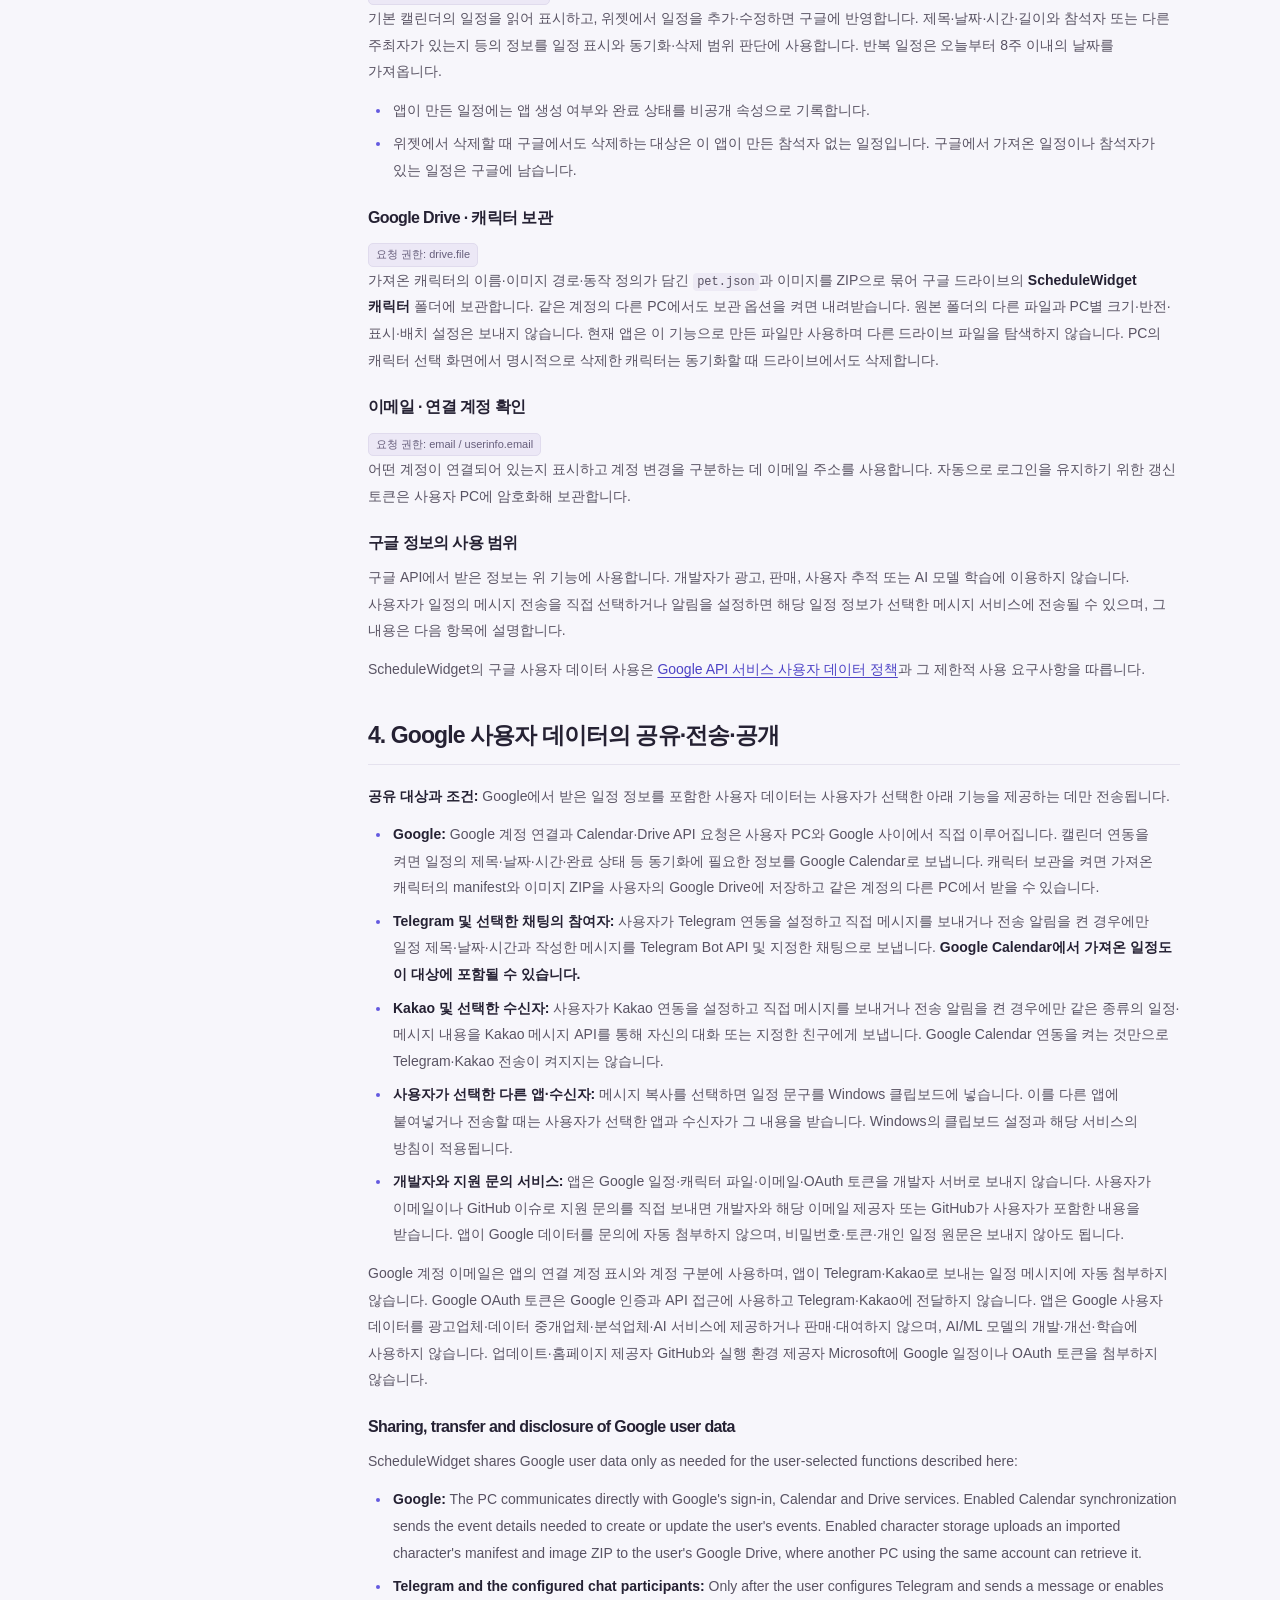
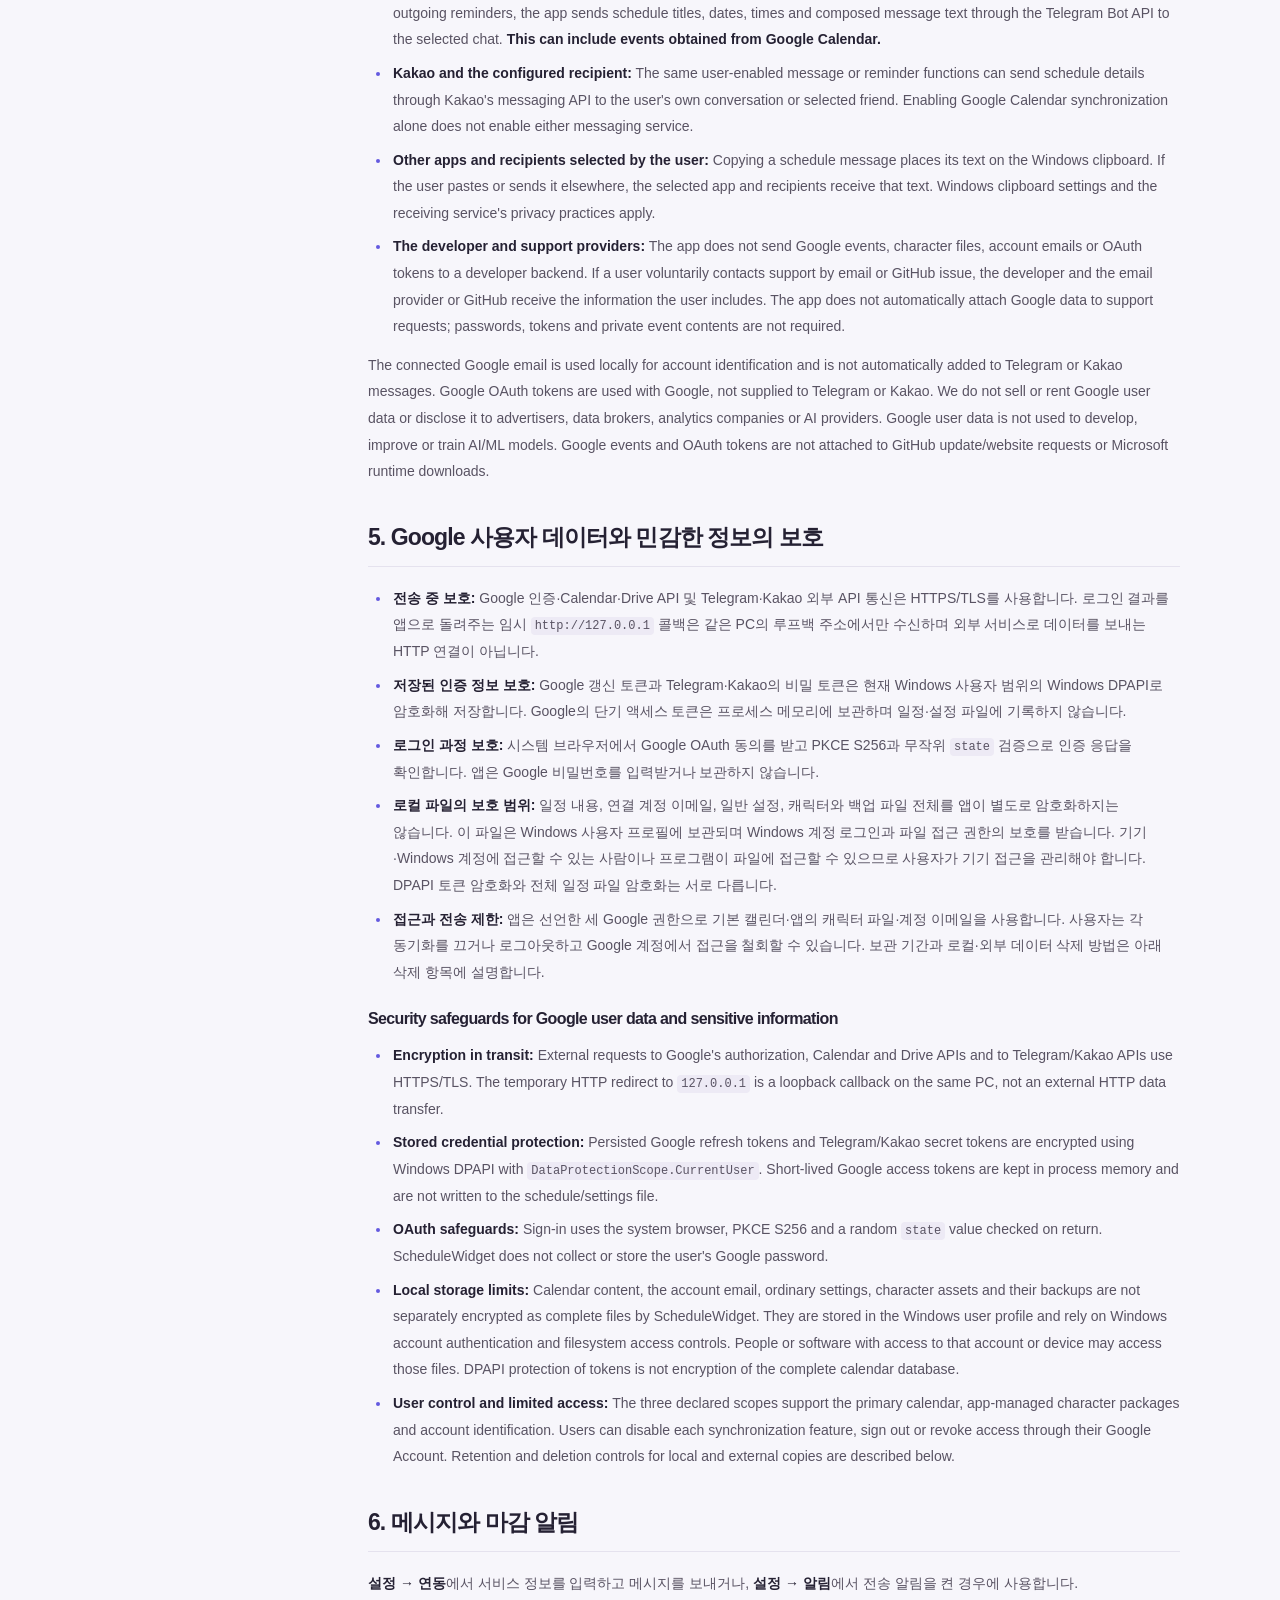
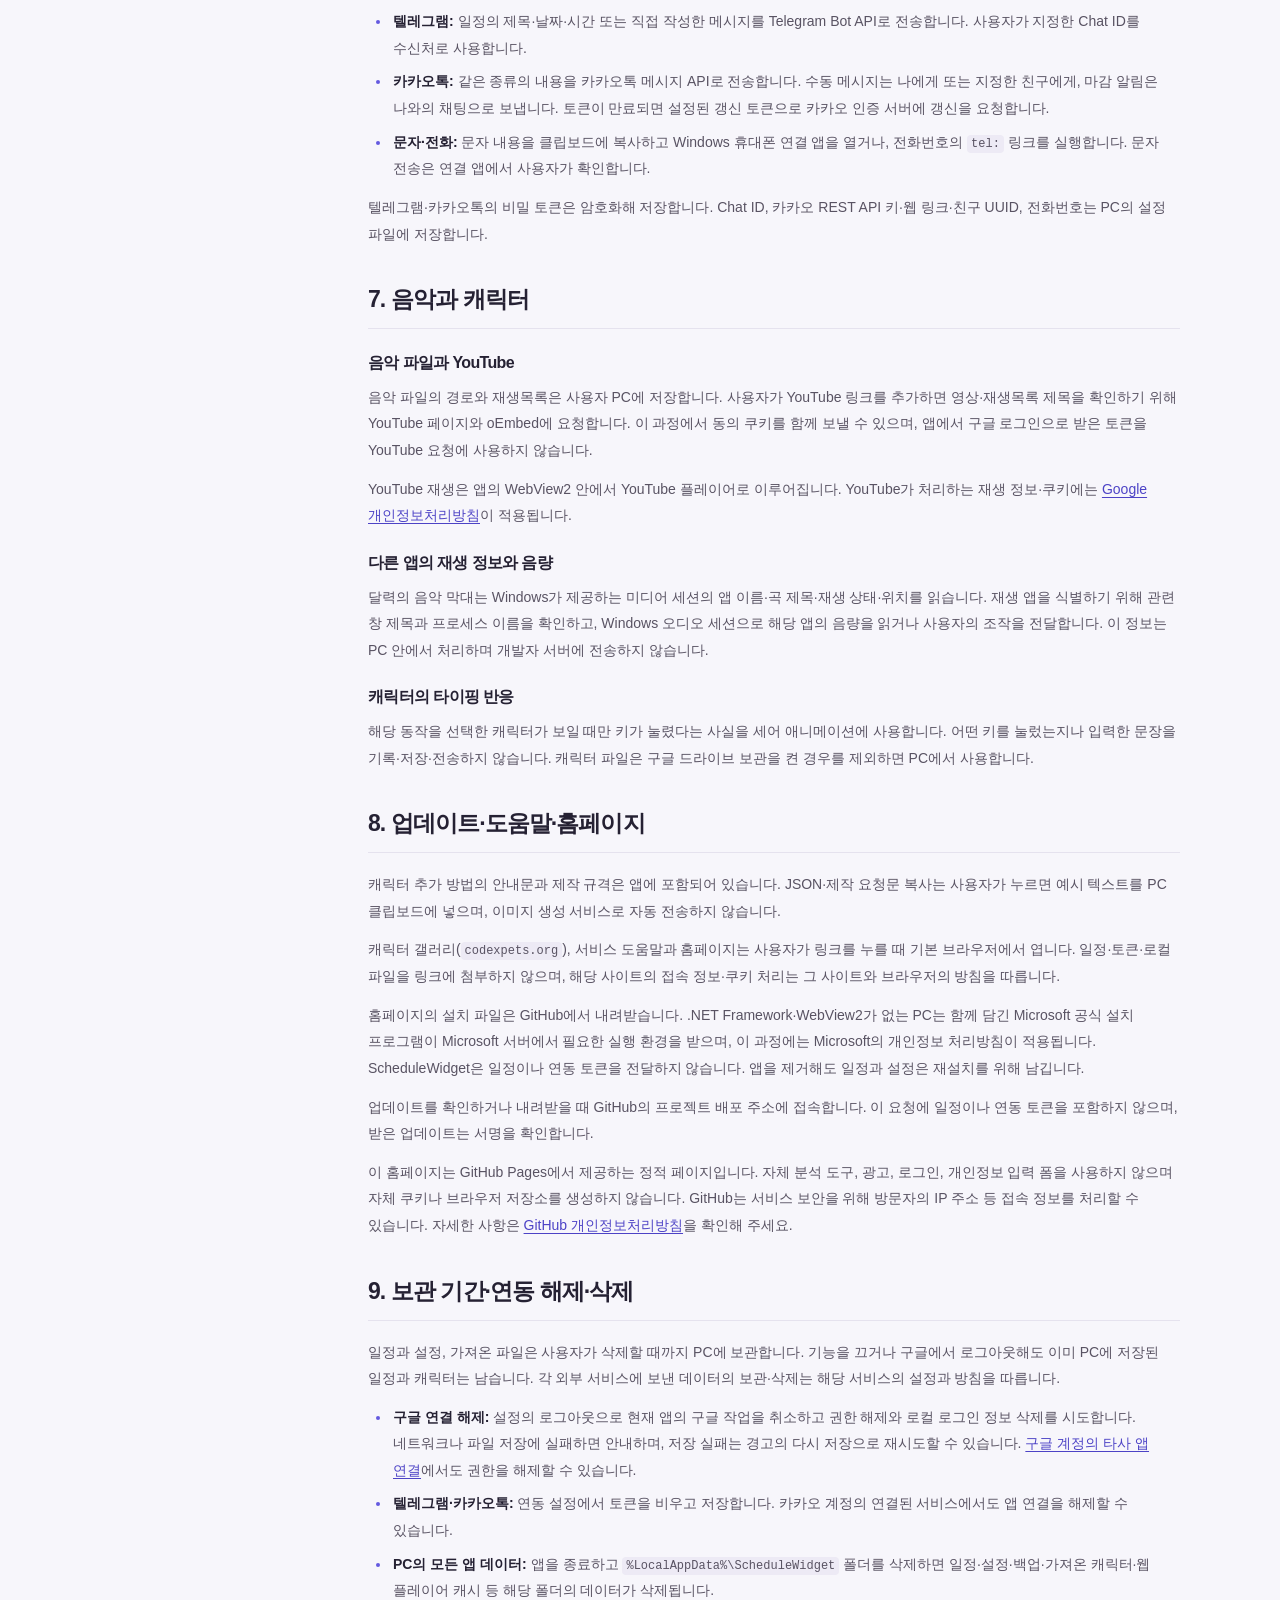
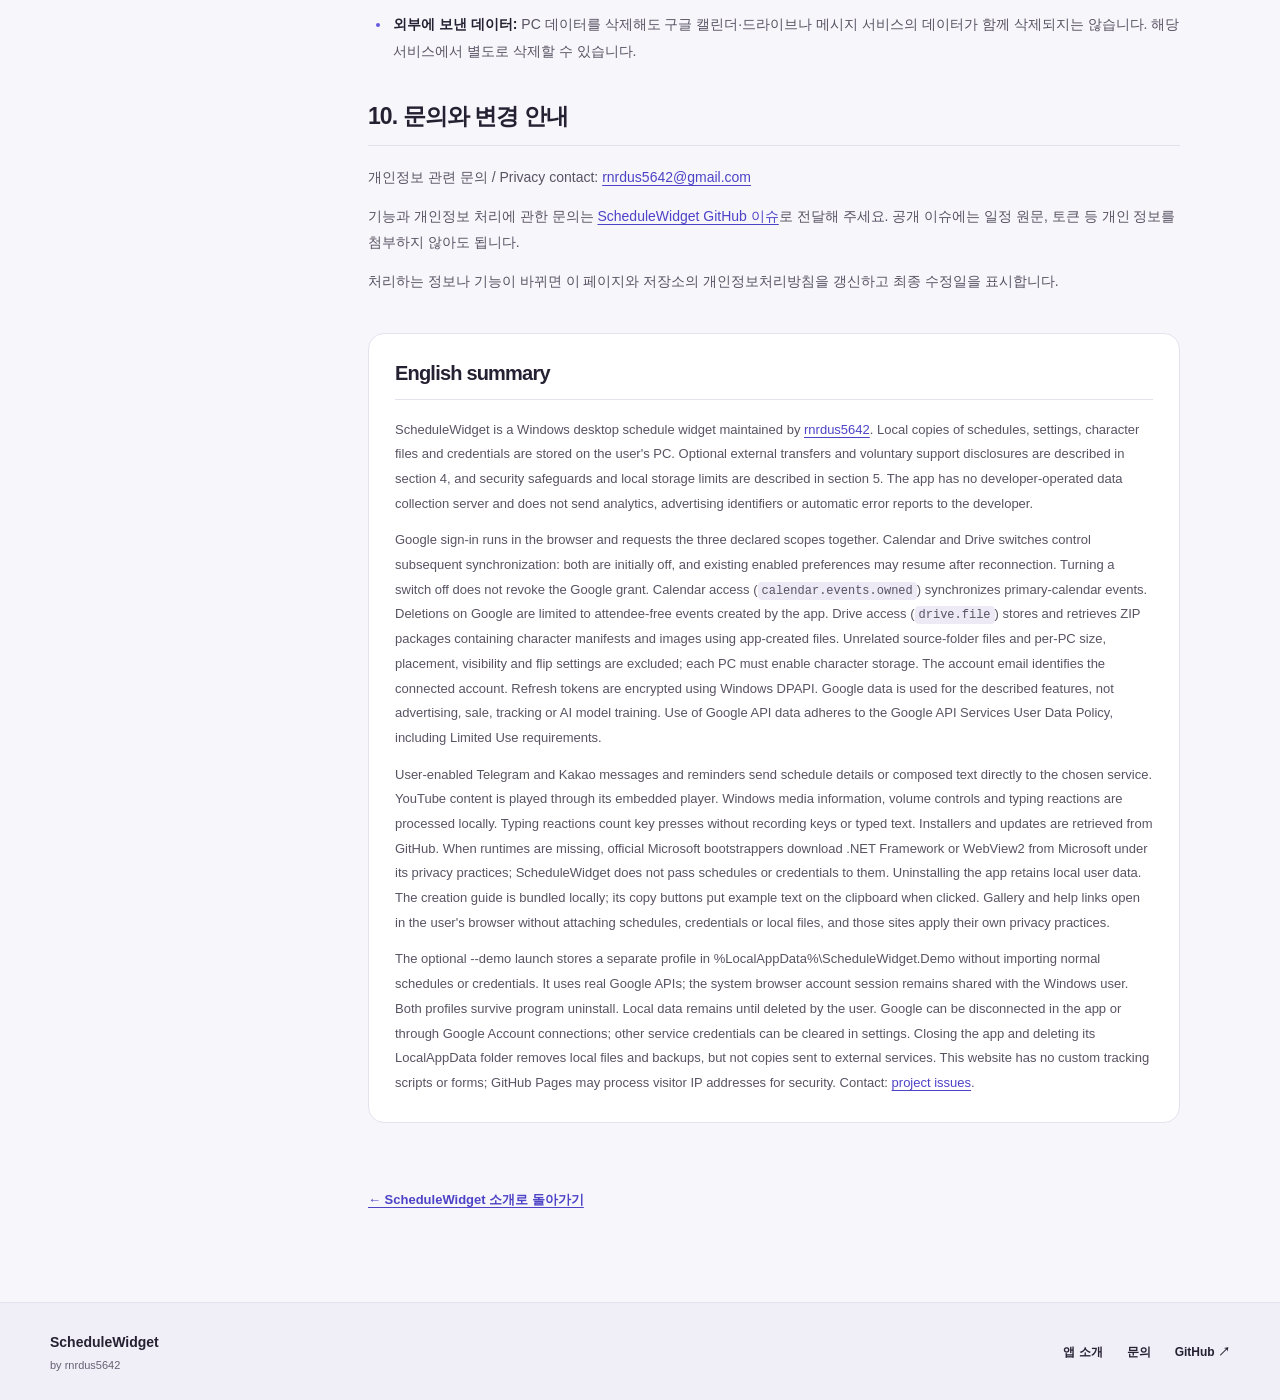
==== commit cc64c6b1: "docs: clarify Google data sharing and security disclosures" ====
--- a/docs/privacy.html
+++ b/docs/privacy.html
@@ -13,11 +13,12 @@
   <a class="skip-link" href="#main">본문으로 건너뛰기</a>
   <header class="site-header"><div class="container header-inner"><a class="brand" href="./" aria-label="ScheduleWidget 홈"><img src="assets/icon.svg" width="32" height="32" alt=""><span>ScheduleWidget</span></a><nav aria-label="주 메뉴"><a href="./#features">기능</a><a href="./#google">구글 연동</a><a href="privacy.html" aria-current="page">개인정보처리방침</a><a class="nav-github" href="https://github.com/rnrdus5642/ScheduleWidget">GitHub ↗</a></nav></div></header>
   <main id="main" class="policy-container">
-    <div class="policy-heading"><span class="eyebrow">PRIVACY POLICY</span><h1>개인정보처리방침</h1><p>ScheduleWidget이 어떤 정보를 사용하고 어디에 보관하는지, 연결을 해제하거나 데이터를 삭제하는 방법을 안내합니다.</p><p class="updated">최종 수정 · 2026년 11월 12일</p></div>
+    <div class="policy-heading"><span class="eyebrow">PRIVACY POLICY</span><h1>개인정보처리방침</h1><p>ScheduleWidget이 어떤 정보를 사용하고 어디에 보관하는지, 연결을 해제하거나 데이터를 삭제하는 방법을 안내합니다.</p><p class="updated">최종 수정 · 2026년 11월 27일</p></div>
     <div class="policy-layout">
-      <nav class="policy-toc" aria-label="개인정보처리방침 목차"><p>이 문서의 내용</p><a href="#overview">1. 기본 원칙</a><a href="#local">2. PC에 보관하는 정보</a><a href="#google">3. 구글 계정 연동</a><a href="#messages">4. 메시지와 알림</a><a href="#media">5. 음악과 캐릭터</a><a href="#website">6. 업데이트와 홈페이지</a><a href="#retention">7. 보관·해제·삭제</a><a href="#contact">8. 문의와 변경 안내</a><a href="#english" lang="en">English summary</a></nav>
+      <nav class="policy-toc" aria-label="개인정보처리방침 목차"><p>이 문서의 내용</p><a href="#overview">1. 기본 원칙</a><a href="#local">2. PC에 보관하는 정보</a><a href="#google">3. 구글 계정 연동</a><a href="#google-data-sharing">4. Google 데이터 공유</a><a href="#google-data-security">5. Google 데이터 보호</a><a href="#messages">6. 메시지와 알림</a><a href="#media">7. 음악과 캐릭터</a><a href="#website">8. 업데이트와 홈페이지</a><a href="#retention">9. 보관·해제·삭제</a><a href="#contact">10. 문의와 변경 안내</a><a href="#english" lang="en">English summary</a></nav>
       <article class="policy-content" aria-label="개인정보처리방침 본문">
-        <div class="policy-summary"><p><strong>일정과 설정은 사용자 PC에 보관합니다.</strong><br>선택한 외부 서비스와 PC가 직접 통신하며, ScheduleWidget 개발자에게 일정이나 연동 토큰을 전송하지 않습니다.</p></div>
+        <div class="policy-summary"><p><strong>일정과 설정은 사용자 PC에 보관합니다.</strong><br>선택한 외부 서비스와 PC가 직접 통신하며, ScheduleWidget 개발자에게 일정이나 연동 토큰을 자동 전송하지 않습니다.</p></div>
+        <p lang="en"><strong>Google user data:</strong> <a href="#google-data-sharing-en">Sharing, transfer and disclosure</a> · <a href="#google-data-security-en">Security safeguards</a> · <a href="#english">English summary</a></p>
         <section id="overview"><h2>1. 기본 원칙</h2><p>ScheduleWidget은 Windows PC에서 사용하는 일정 위젯입니다. 프로젝트 운영자는 GitHub 계정 <a href="https://github.com/rnrdus5642">rnrdus5642</a>입니다. 이 방침은 현재 ScheduleWidget 앱과 이 소개 홈페이지에 적용됩니다.</p><ul><li>앱에는 사용자의 일정이나 계정 정보를 수집하는 개발자 서버가 없습니다. 개발자는 앱을 통해 사용자 PC의 일정, 파일, 토큰을 열람하지 않습니다.</li><li>앱은 분석·광고 목적의 추적 정보나 오류 기록을 개발자에게 자동 전송하지 않습니다.</li><li>외부 연동을 사용하면 해당 기능에 필요한 정보가 사용자 PC에서 해당 서비스로 직접 전송됩니다. 외부 서비스에서의 처리는 각 서비스의 방침도 적용됩니다.</li></ul></section>
         <section id="local"><h2>2. PC에 보관하는 정보</h2><p>일정 제목·날짜·시간·완료 여부, 앱 설정, 창 위치, 음악 재생목록, 연동 설정을 <code>%LocalAppData%\ScheduleWidget</code> 아래에 보관합니다. 일정과 설정 파일은 <code>schedules.json</code>이며 백업 파일도 생성됩니다.</p><ul><li>가져온 캐릭터 이미지와 설정은 같은 폴더 아래 <code>Pet</code>에 보관합니다.</li><li>캐릭터 화면과 YouTube 플레이어의 WebView2 캐시·쿠키는 <code>WebView2</code>, <code>WebView2Music</code> 등에 보관합니다.</li><li>오류와 캐릭터 복구 기록은 PC의 로그 파일에 남습니다. 크기 제한에 따라 이전 로그로 교체되며 자동으로 업로드하지 않습니다.</li><li>구글 갱신 토큰과 텔레그램·카카오톡의 비밀 토큰 등은 현재 Windows 계정 범위의 DPAPI로 암호화합니다.</li></ul><p><code>--demo</code> 시연용 실행은 일정·로그인·캐릭터·내장 브라우저 캐시를 <code>%LocalAppData%\ScheduleWidget.Demo</code>에 별도로 저장합니다. 기존 데이터를 자동으로 가져오지 않으며, 로그인과 선택한 연동은 실제 서비스와 통신합니다. 기본 브라우저의 계정은 Windows 사용자와 공유되므로 시연 계정을 직접 선택해야 합니다. 일반 앱의 자동 시작 등록은 유지되며, 프로그램 제거 후에도 두 데이터 폴더는 남습니다.</p></section>
 
@@ -27,12 +28,56 @@
           <h3>이메일 · 연결 계정 확인</h3><span class="scope-label">요청 권한: email / userinfo.email</span><p>어떤 계정이 연결되어 있는지 표시하고 계정 변경을 구분하는 데 이메일 주소를 사용합니다. 자동으로 로그인을 유지하기 위한 갱신 토큰은 사용자 PC에 암호화해 보관합니다.</p>
           <h3>구글 정보의 사용 범위</h3><p>구글 API에서 받은 정보는 위 기능에 사용합니다. 개발자가 광고, 판매, 사용자 추적 또는 AI 모델 학습에 이용하지 않습니다. 사용자가 일정의 메시지 전송을 직접 선택하거나 알림을 설정하면 해당 일정 정보가 선택한 메시지 서비스에 전송될 수 있으며, 그 내용은 다음 항목에 설명합니다.</p><p>ScheduleWidget의 구글 사용자 데이터 사용은 <a href="https://developers.google.com/terms/api-services-user-data-policy">Google API 서비스 사용자 데이터 정책</a>과 그 제한적 사용 요구사항을 따릅니다.</p>
         </section>
-        <section id="messages"><h2>4. 메시지와 마감 알림</h2><p><strong>설정 → 연동</strong>에서 서비스 정보를 입력하고 메시지를 보내거나, <strong>설정 → 알림</strong>에서 전송 알림을 켠 경우에 사용합니다.</p><ul><li><strong>텔레그램:</strong> 일정의 제목·날짜·시간 또는 직접 작성한 메시지를 Telegram Bot API로 전송합니다. 사용자가 지정한 Chat ID를 수신처로 사용합니다.</li><li><strong>카카오톡:</strong> 같은 종류의 내용을 카카오톡 메시지 API로 전송합니다. 수동 메시지는 나에게 또는 지정한 친구에게, 마감 알림은 나와의 채팅으로 보냅니다. 토큰이 만료되면 설정된 갱신 토큰으로 카카오 인증 서버에 갱신을 요청합니다.</li><li><strong>문자·전화:</strong> 문자 내용을 클립보드에 복사하고 Windows 휴대폰 연결 앱을 열거나, 전화번호의 <code>tel:</code> 링크를 실행합니다. 문자 전송은 연결 앱에서 사용자가 확인합니다.</li></ul><p>텔레그램·카카오톡의 비밀 토큰은 암호화해 저장합니다. Chat ID, 카카오 REST API 키·웹 링크·친구 UUID, 전화번호는 PC의 설정 파일에 저장합니다.</p></section>
-        <section id="media"><h2>5. 음악과 캐릭터</h2><h3>음악 파일과 YouTube</h3><p>음악 파일의 경로와 재생목록은 사용자 PC에 저장합니다. 사용자가 YouTube 링크를 추가하면 영상·재생목록 제목을 확인하기 위해 YouTube 페이지와 oEmbed에 요청합니다. 이 과정에서 동의 쿠키를 함께 보낼 수 있으며, 앱에서 구글 로그인으로 받은 토큰을 YouTube 요청에 사용하지 않습니다.</p><p>YouTube 재생은 앱의 WebView2 안에서 YouTube 플레이어로 이루어집니다. YouTube가 처리하는 재생 정보·쿠키에는 <a href="https://policies.google.com/privacy">Google 개인정보처리방침</a>이 적용됩니다.</p><h3>다른 앱의 재생 정보와 음량</h3><p>달력의 음악 막대는 Windows가 제공하는 미디어 세션의 앱 이름·곡 제목·재생 상태·위치를 읽습니다. 재생 앱을 식별하기 위해 관련 창 제목과 프로세스 이름을 확인하고, Windows 오디오 세션으로 해당 앱의 음량을 읽거나 사용자의 조작을 전달합니다. 이 정보는 PC 안에서 처리하며 개발자 서버에 전송하지 않습니다.</p><h3>캐릭터의 타이핑 반응</h3><p>해당 동작을 선택한 캐릭터가 보일 때만 키가 눌렸다는 사실을 세어 애니메이션에 사용합니다. 어떤 키를 눌렀는지나 입력한 문장을 기록·저장·전송하지 않습니다. 캐릭터 파일은 구글 드라이브 보관을 켠 경우를 제외하면 PC에서 사용합니다.</p></section>
-        <section id="website"><h2>6. 업데이트·도움말·홈페이지</h2><p>캐릭터 추가 방법의 안내문과 제작 규격은 앱에 포함되어 있습니다. JSON·제작 요청문 복사는 사용자가 누르면 예시 텍스트를 PC 클립보드에 넣으며, 이미지 생성 서비스로 자동 전송하지 않습니다.</p><p>캐릭터 갤러리(<code>codexpets.org</code>), 서비스 도움말과 홈페이지는 사용자가 링크를 누를 때 기본 브라우저에서 엽니다. 일정·토큰·로컬 파일을 링크에 첨부하지 않으며, 해당 사이트의 접속 정보·쿠키 처리는 그 사이트와 브라우저의 방침을 따릅니다.</p><p>홈페이지의 설치 파일은 GitHub에서 내려받습니다. .NET Framework·WebView2가 없는 PC는 함께 담긴 Microsoft 공식 설치 프로그램이 Microsoft 서버에서 필요한 실행 환경을 받으며, 이 과정에는 Microsoft의 개인정보 처리방침이 적용됩니다. ScheduleWidget은 일정이나 연동 토큰을 전달하지 않습니다. 앱을 제거해도 일정과 설정은 재설치를 위해 남깁니다.</p><p>업데이트를 확인하거나 내려받을 때 GitHub의 프로젝트 배포 주소에 접속합니다. 이 요청에 일정이나 연동 토큰을 포함하지 않으며, 받은 업데이트는 서명을 확인합니다.</p><p>이 홈페이지는 GitHub Pages에서 제공하는 정적 페이지입니다. 자체 분석 도구, 광고, 로그인, 개인정보 입력 폼을 사용하지 않으며 자체 쿠키나 브라우저 저장소를 생성하지 않습니다. GitHub는 서비스 보안을 위해 방문자의 IP 주소 등 접속 정보를 처리할 수 있습니다. 자세한 사항은 <a href="https://docs.github.com/en/site-policy/privacy-policies/github-general-privacy-statement">GitHub 개인정보처리방침</a>을 확인해 주세요.</p></section>
-        <section id="retention"><h2>7. 보관 기간·연동 해제·삭제</h2><p>일정과 설정, 가져온 파일은 사용자가 삭제할 때까지 PC에 보관합니다. 기능을 끄거나 구글에서 로그아웃해도 이미 PC에 저장된 일정과 캐릭터는 남습니다. 각 외부 서비스에 보낸 데이터의 보관·삭제는 해당 서비스의 설정과 방침을 따릅니다.</p><ul><li><strong>구글 연결 해제:</strong> 설정의 로그아웃으로 현재 앱의 구글 작업을 취소하고 권한 해제와 로컬 로그인 정보 삭제를 시도합니다. 네트워크나 파일 저장에 실패하면 안내하며, 저장 실패는 경고의 다시 저장으로 재시도할 수 있습니다. <a href="https://myaccount.google.com/connections">구글 계정의 타사 앱 연결</a>에서도 권한을 해제할 수 있습니다.</li><li><strong>텔레그램·카카오톡:</strong> 연동 설정에서 토큰을 비우고 저장합니다. 카카오 계정의 연결된 서비스에서도 앱 연결을 해제할 수 있습니다.</li><li><strong>PC의 모든 앱 데이터:</strong> 앱을 종료하고 <code>%LocalAppData%\ScheduleWidget</code> 폴더를 삭제하면 일정·설정·백업·가져온 캐릭터·웹 플레이어 캐시 등 해당 폴더의 데이터가 삭제됩니다.</li><li><strong>외부에 보낸 데이터:</strong> PC 데이터를 삭제해도 구글 캘린더·드라이브나 메시지 서비스의 데이터가 함께 삭제되지는 않습니다. 해당 서비스에서 별도로 삭제할 수 있습니다.</li></ul></section>
-        <section id="contact"><h2>8. 문의와 변경 안내</h2><p>기능과 개인정보 처리에 관한 문의는 <a href="https://github.com/rnrdus5642/ScheduleWidget/issues">ScheduleWidget GitHub 이슈</a>로 전달해 주세요. 공개 이슈에는 일정 원문, 토큰 등 개인 정보를 첨부하지 않아도 됩니다.</p><p>처리하는 정보나 기능이 바뀌면 이 페이지와 저장소의 개인정보처리방침을 갱신하고 최종 수정일을 표시합니다.</p></section>
-        <section id="english" class="policy-en" lang="en"><h2>English summary</h2><p>ScheduleWidget is a Windows desktop schedule widget maintained by <a href="https://github.com/rnrdus5642">rnrdus5642</a>. Schedules, settings, imported character files and credentials stay on the user's PC. The app has no developer-operated data collection server and does not send analytics, advertising identifiers or automatic error reports to the developer.</p><p>Google sign-in runs in the browser and requests the three declared scopes together. Calendar and Drive switches control subsequent synchronization: both are initially off, and existing enabled preferences may resume after reconnection. Turning a switch off does not revoke the Google grant. Calendar access (<code>calendar.events.owned</code>) synchronizes primary-calendar events. Deletions on Google are limited to attendee-free events created by the app. Drive access (<code>drive.file</code>) stores and retrieves ZIP packages containing character manifests and images using app-created files. Unrelated source-folder files and per-PC size, placement, visibility and flip settings are excluded; each PC must enable character storage. The account email identifies the connected account. Refresh tokens are encrypted using Windows DPAPI. Google data is used for the described features, not advertising, sale, tracking or AI model training. Use of Google API data adheres to the Google API Services User Data Policy, including Limited Use requirements.</p><p>User-enabled Telegram and Kakao messages and reminders send schedule details or composed text directly to the chosen service. YouTube content is played through its embedded player. Windows media information, volume controls and typing reactions are processed locally. Typing reactions count key presses without recording keys or typed text. Installers and updates are retrieved from GitHub. When runtimes are missing, official Microsoft bootstrappers download .NET Framework or WebView2 from Microsoft under its privacy practices; ScheduleWidget does not pass schedules or credentials to them. Uninstalling the app retains local user data. The creation guide is bundled locally; its copy buttons put example text on the clipboard when clicked. Gallery and help links open in the user's browser without attaching schedules, credentials or local files, and those sites apply their own privacy practices.</p><p>The optional --demo launch stores a separate profile in %LocalAppData%\ScheduleWidget.Demo without importing normal schedules or credentials. It uses real Google APIs; the system browser account session remains shared with the Windows user. Both profiles survive program uninstall. Local data remains until deleted by the user. Google can be disconnected in the app or through Google Account connections; other service credentials can be cleared in settings. Closing the app and deleting its LocalAppData folder removes local files and backups, but not copies sent to external services. This website has no custom tracking scripts or forms; GitHub Pages may process visitor IP addresses for security. Contact: <a href="https://github.com/rnrdus5642/ScheduleWidget/issues">project issues</a>.</p></section>
+        <section id="google-data-sharing">
+          <h2>4. Google 사용자 데이터의 공유&#183;전송&#183;공개</h2>
+          <p><strong>공유 대상과 조건:</strong> Google에서 받은 일정 정보를 포함한 사용자 데이터는 사용자가 선택한 아래 기능을 제공하는 데만 전송됩니다.</p>
+          <ul>
+            <li><strong>Google:</strong> Google 계정 연결과 Calendar&#183;Drive API 요청은 사용자 PC와 Google 사이에서 직접 이루어집니다. 캘린더 연동을 켜면 일정의 제목&#183;날짜&#183;시간&#183;완료 상태 등 동기화에 필요한 정보를 Google Calendar로 보냅니다. 캐릭터 보관을 켜면 가져온 캐릭터의 manifest와 이미지 ZIP을 사용자의 Google Drive에 저장하고 같은 계정의 다른 PC에서 받을 수 있습니다.</li>
+            <li><strong>Telegram 및 선택한 채팅의 참여자:</strong> 사용자가 Telegram 연동을 설정하고 직접 메시지를 보내거나 전송 알림을 켠 경우에만 일정 제목&#183;날짜&#183;시간과 작성한 메시지를 Telegram Bot API 및 지정한 채팅으로 보냅니다. <strong>Google Calendar에서 가져온 일정도 이 대상에 포함될 수 있습니다.</strong></li>
+            <li><strong>Kakao 및 선택한 수신자:</strong> 사용자가 Kakao 연동을 설정하고 직접 메시지를 보내거나 전송 알림을 켠 경우에만 같은 종류의 일정&#183;메시지 내용을 Kakao 메시지 API를 통해 자신의 대화 또는 지정한 친구에게 보냅니다. Google Calendar 연동을 켜는 것만으로 Telegram&#183;Kakao 전송이 켜지지는 않습니다.</li>
+            <li><strong>사용자가 선택한 다른 앱&#183;수신자:</strong> 메시지 복사를 선택하면 일정 문구를 Windows 클립보드에 넣습니다. 이를 다른 앱에 붙여넣거나 전송할 때는 사용자가 선택한 앱과 수신자가 그 내용을 받습니다. Windows의 클립보드 설정과 해당 서비스의 방침이 적용됩니다.</li>
+            <li><strong>개발자와 지원 문의 서비스:</strong> 앱은 Google 일정&#183;캐릭터 파일&#183;이메일&#183;OAuth 토큰을 개발자 서버로 보내지 않습니다. 사용자가 이메일이나 GitHub 이슈로 지원 문의를 직접 보내면 개발자와 해당 이메일 제공자 또는 GitHub가 사용자가 포함한 내용을 받습니다. 앱이 Google 데이터를 문의에 자동 첨부하지 않으며, 비밀번호&#183;토큰&#183;개인 일정 원문은 보내지 않아도 됩니다.</li>
+          </ul>
+          <p>Google 계정 이메일은 앱의 연결 계정 표시와 계정 구분에 사용하며, 앱이 Telegram&#183;Kakao로 보내는 일정 메시지에 자동 첨부하지 않습니다. Google OAuth 토큰은 Google 인증과 API 접근에 사용하고 Telegram&#183;Kakao에 전달하지 않습니다. 앱은 Google 사용자 데이터를 광고업체&#183;데이터 중개업체&#183;분석업체&#183;AI 서비스에 제공하거나 판매&#183;대여하지 않으며, AI/ML 모델의 개발&#183;개선&#183;학습에 사용하지 않습니다. 업데이트&#183;홈페이지 제공자 GitHub와 실행 환경 제공자 Microsoft에 Google 일정이나 OAuth 토큰을 첨부하지 않습니다.</p>
+          <div lang="en">
+          <h3 id="google-data-sharing-en">Sharing, transfer and disclosure of Google user data</h3>
+          <p>ScheduleWidget shares Google user data only as needed for the user-selected functions described here:</p>
+          <ul>
+            <li><strong>Google:</strong> The PC communicates directly with Google&#39;s sign-in, Calendar and Drive services. Enabled Calendar synchronization sends the event details needed to create or update the user&#39;s events. Enabled character storage uploads an imported character&#39;s manifest and image ZIP to the user&#39;s Google Drive, where another PC using the same account can retrieve it.</li>
+            <li><strong>Telegram and the configured chat participants:</strong> Only after the user configures Telegram and sends a message or enables outgoing reminders, the app sends schedule titles, dates, times and composed message text through the Telegram Bot API to the selected chat. <strong>This can include events obtained from Google Calendar.</strong></li>
+            <li><strong>Kakao and the configured recipient:</strong> The same user-enabled message or reminder functions can send schedule details through Kakao&#39;s messaging API to the user&#39;s own conversation or selected friend. Enabling Google Calendar synchronization alone does not enable either messaging service.</li>
+            <li><strong>Other apps and recipients selected by the user:</strong> Copying a schedule message places its text on the Windows clipboard. If the user pastes or sends it elsewhere, the selected app and recipients receive that text. Windows clipboard settings and the receiving service&#39;s privacy practices apply.</li>
+            <li><strong>The developer and support providers:</strong> The app does not send Google events, character files, account emails or OAuth tokens to a developer backend. If a user voluntarily contacts support by email or GitHub issue, the developer and the email provider or GitHub receive the information the user includes. The app does not automatically attach Google data to support requests; passwords, tokens and private event contents are not required.</li>
+          </ul>
+          <p>The connected Google email is used locally for account identification and is not automatically added to Telegram or Kakao messages. Google OAuth tokens are used with Google, not supplied to Telegram or Kakao. We do not sell or rent Google user data or disclose it to advertisers, data brokers, analytics companies or AI providers. Google user data is not used to develop, improve or train AI/ML models. Google events and OAuth tokens are not attached to GitHub update/website requests or Microsoft runtime downloads.</p>
+          </div>
+        </section>
+        <section id="google-data-security">
+          <h2>5. Google 사용자 데이터와 민감한 정보의 보호</h2>
+          <ul>
+            <li><strong>전송 중 보호:</strong> Google 인증&#183;Calendar&#183;Drive API 및 Telegram&#183;Kakao 외부 API 통신은 HTTPS/TLS를 사용합니다. 로그인 결과를 앱으로 돌려주는 임시 <code>http://127.0.0.1</code> 콜백은 같은 PC의 루프백 주소에서만 수신하며 외부 서비스로 데이터를 보내는 HTTP 연결이 아닙니다.</li>
+            <li><strong>저장된 인증 정보 보호:</strong> Google 갱신 토큰과 Telegram&#183;Kakao의 비밀 토큰은 현재 Windows 사용자 범위의 Windows DPAPI로 암호화해 저장합니다. Google의 단기 액세스 토큰은 프로세스 메모리에 보관하며 일정&#183;설정 파일에 기록하지 않습니다.</li>
+            <li><strong>로그인 과정 보호:</strong> 시스템 브라우저에서 Google OAuth 동의를 받고 PKCE S256과 무작위 <code>state</code> 검증으로 인증 응답을 확인합니다. 앱은 Google 비밀번호를 입력받거나 보관하지 않습니다.</li>
+            <li><strong>로컬 파일의 보호 범위:</strong> 일정 내용, 연결 계정 이메일, 일반 설정, 캐릭터와 백업 파일 전체를 앱이 별도로 암호화하지는 않습니다. 이 파일은 Windows 사용자 프로필에 보관되며 Windows 계정 로그인과 파일 접근 권한의 보호를 받습니다. 기기&#183;Windows 계정에 접근할 수 있는 사람이나 프로그램이 파일에 접근할 수 있으므로 사용자가 기기 접근을 관리해야 합니다. DPAPI 토큰 암호화와 전체 일정 파일 암호화는 서로 다릅니다.</li>
+            <li><strong>접근과 전송 제한:</strong> 앱은 선언한 세 Google 권한으로 기본 캘린더&#183;앱의 캐릭터 파일&#183;계정 이메일을 사용합니다. 사용자는 각 동기화를 끄거나 로그아웃하고 Google 계정에서 접근을 철회할 수 있습니다. 보관 기간과 로컬&#183;외부 데이터 삭제 방법은 아래 삭제 항목에 설명합니다.</li>
+          </ul>
+          <div lang="en">
+          <h3 id="google-data-security-en">Security safeguards for Google user data and sensitive information</h3>
+          <ul>
+            <li><strong>Encryption in transit:</strong> External requests to Google&#39;s authorization, Calendar and Drive APIs and to Telegram/Kakao APIs use HTTPS/TLS. The temporary HTTP redirect to <code>127.0.0.1</code> is a loopback callback on the same PC, not an external HTTP data transfer.</li>
+            <li><strong>Stored credential protection:</strong> Persisted Google refresh tokens and Telegram/Kakao secret tokens are encrypted using Windows DPAPI with <code>DataProtectionScope.CurrentUser</code>. Short-lived Google access tokens are kept in process memory and are not written to the schedule/settings file.</li>
+            <li><strong>OAuth safeguards:</strong> Sign-in uses the system browser, PKCE S256 and a random <code>state</code> value checked on return. ScheduleWidget does not collect or store the user&#39;s Google password.</li>
+            <li><strong>Local storage limits:</strong> Calendar content, the account email, ordinary settings, character assets and their backups are not separately encrypted as complete files by ScheduleWidget. They are stored in the Windows user profile and rely on Windows account authentication and filesystem access controls. People or software with access to that account or device may access those files. DPAPI protection of tokens is not encryption of the complete calendar database.</li>
+            <li><strong>User control and limited access:</strong> The three declared scopes support the primary calendar, app-managed character packages and account identification. Users can disable each synchronization feature, sign out or revoke access through their Google Account. Retention and deletion controls for local and external copies are described below.</li>
+          </ul>
+          </div>
+        </section>
+        <section id="messages"><h2>6. 메시지와 마감 알림</h2><p><strong>설정 → 연동</strong>에서 서비스 정보를 입력하고 메시지를 보내거나, <strong>설정 → 알림</strong>에서 전송 알림을 켠 경우에 사용합니다.</p><ul><li><strong>텔레그램:</strong> 일정의 제목·날짜·시간 또는 직접 작성한 메시지를 Telegram Bot API로 전송합니다. 사용자가 지정한 Chat ID를 수신처로 사용합니다.</li><li><strong>카카오톡:</strong> 같은 종류의 내용을 카카오톡 메시지 API로 전송합니다. 수동 메시지는 나에게 또는 지정한 친구에게, 마감 알림은 나와의 채팅으로 보냅니다. 토큰이 만료되면 설정된 갱신 토큰으로 카카오 인증 서버에 갱신을 요청합니다.</li><li><strong>문자·전화:</strong> 문자 내용을 클립보드에 복사하고 Windows 휴대폰 연결 앱을 열거나, 전화번호의 <code>tel:</code> 링크를 실행합니다. 문자 전송은 연결 앱에서 사용자가 확인합니다.</li></ul><p>텔레그램·카카오톡의 비밀 토큰은 암호화해 저장합니다. Chat ID, 카카오 REST API 키·웹 링크·친구 UUID, 전화번호는 PC의 설정 파일에 저장합니다.</p></section>
+        <section id="media"><h2>7. 음악과 캐릭터</h2><h3>음악 파일과 YouTube</h3><p>음악 파일의 경로와 재생목록은 사용자 PC에 저장합니다. 사용자가 YouTube 링크를 추가하면 영상·재생목록 제목을 확인하기 위해 YouTube 페이지와 oEmbed에 요청합니다. 이 과정에서 동의 쿠키를 함께 보낼 수 있으며, 앱에서 구글 로그인으로 받은 토큰을 YouTube 요청에 사용하지 않습니다.</p><p>YouTube 재생은 앱의 WebView2 안에서 YouTube 플레이어로 이루어집니다. YouTube가 처리하는 재생 정보·쿠키에는 <a href="https://policies.google.com/privacy">Google 개인정보처리방침</a>이 적용됩니다.</p><h3>다른 앱의 재생 정보와 음량</h3><p>달력의 음악 막대는 Windows가 제공하는 미디어 세션의 앱 이름·곡 제목·재생 상태·위치를 읽습니다. 재생 앱을 식별하기 위해 관련 창 제목과 프로세스 이름을 확인하고, Windows 오디오 세션으로 해당 앱의 음량을 읽거나 사용자의 조작을 전달합니다. 이 정보는 PC 안에서 처리하며 개발자 서버에 전송하지 않습니다.</p><h3>캐릭터의 타이핑 반응</h3><p>해당 동작을 선택한 캐릭터가 보일 때만 키가 눌렸다는 사실을 세어 애니메이션에 사용합니다. 어떤 키를 눌렀는지나 입력한 문장을 기록·저장·전송하지 않습니다. 캐릭터 파일은 구글 드라이브 보관을 켠 경우를 제외하면 PC에서 사용합니다.</p></section>
+        <section id="website"><h2>8. 업데이트·도움말·홈페이지</h2><p>캐릭터 추가 방법의 안내문과 제작 규격은 앱에 포함되어 있습니다. JSON·제작 요청문 복사는 사용자가 누르면 예시 텍스트를 PC 클립보드에 넣으며, 이미지 생성 서비스로 자동 전송하지 않습니다.</p><p>캐릭터 갤러리(<code>codexpets.org</code>), 서비스 도움말과 홈페이지는 사용자가 링크를 누를 때 기본 브라우저에서 엽니다. 일정·토큰·로컬 파일을 링크에 첨부하지 않으며, 해당 사이트의 접속 정보·쿠키 처리는 그 사이트와 브라우저의 방침을 따릅니다.</p><p>홈페이지의 설치 파일은 GitHub에서 내려받습니다. .NET Framework·WebView2가 없는 PC는 함께 담긴 Microsoft 공식 설치 프로그램이 Microsoft 서버에서 필요한 실행 환경을 받으며, 이 과정에는 Microsoft의 개인정보 처리방침이 적용됩니다. ScheduleWidget은 일정이나 연동 토큰을 전달하지 않습니다. 앱을 제거해도 일정과 설정은 재설치를 위해 남깁니다.</p><p>업데이트를 확인하거나 내려받을 때 GitHub의 프로젝트 배포 주소에 접속합니다. 이 요청에 일정이나 연동 토큰을 포함하지 않으며, 받은 업데이트는 서명을 확인합니다.</p><p>이 홈페이지는 GitHub Pages에서 제공하는 정적 페이지입니다. 자체 분석 도구, 광고, 로그인, 개인정보 입력 폼을 사용하지 않으며 자체 쿠키나 브라우저 저장소를 생성하지 않습니다. GitHub는 서비스 보안을 위해 방문자의 IP 주소 등 접속 정보를 처리할 수 있습니다. 자세한 사항은 <a href="https://docs.github.com/en/site-policy/privacy-policies/github-general-privacy-statement">GitHub 개인정보처리방침</a>을 확인해 주세요.</p></section>
+        <section id="retention"><h2>9. 보관 기간·연동 해제·삭제</h2><p>일정과 설정, 가져온 파일은 사용자가 삭제할 때까지 PC에 보관합니다. 기능을 끄거나 구글에서 로그아웃해도 이미 PC에 저장된 일정과 캐릭터는 남습니다. 각 외부 서비스에 보낸 데이터의 보관·삭제는 해당 서비스의 설정과 방침을 따릅니다.</p><ul><li><strong>구글 연결 해제:</strong> 설정의 로그아웃으로 현재 앱의 구글 작업을 취소하고 권한 해제와 로컬 로그인 정보 삭제를 시도합니다. 네트워크나 파일 저장에 실패하면 안내하며, 저장 실패는 경고의 다시 저장으로 재시도할 수 있습니다. <a href="https://myaccount.google.com/connections">구글 계정의 타사 앱 연결</a>에서도 권한을 해제할 수 있습니다.</li><li><strong>텔레그램·카카오톡:</strong> 연동 설정에서 토큰을 비우고 저장합니다. 카카오 계정의 연결된 서비스에서도 앱 연결을 해제할 수 있습니다.</li><li><strong>PC의 모든 앱 데이터:</strong> 앱을 종료하고 <code>%LocalAppData%\ScheduleWidget</code> 폴더를 삭제하면 일정·설정·백업·가져온 캐릭터·웹 플레이어 캐시 등 해당 폴더의 데이터가 삭제됩니다.</li><li><strong>외부에 보낸 데이터:</strong> PC 데이터를 삭제해도 구글 캘린더·드라이브나 메시지 서비스의 데이터가 함께 삭제되지는 않습니다. 해당 서비스에서 별도로 삭제할 수 있습니다.</li></ul></section>
+        <section id="contact"><h2>10. 문의와 변경 안내</h2><p>개인정보 관련 문의 / Privacy contact: <a href="mailto:rnrdus5642@gmail.com">rnrdus5642@gmail.com</a></p><p>기능과 개인정보 처리에 관한 문의는 <a href="https://github.com/rnrdus5642/ScheduleWidget/issues">ScheduleWidget GitHub 이슈</a>로 전달해 주세요. 공개 이슈에는 일정 원문, 토큰 등 개인 정보를 첨부하지 않아도 됩니다.</p><p>처리하는 정보나 기능이 바뀌면 이 페이지와 저장소의 개인정보처리방침을 갱신하고 최종 수정일을 표시합니다.</p></section>
+        <section id="english" class="policy-en" lang="en"><h2>English summary</h2><p>ScheduleWidget is a Windows desktop schedule widget maintained by <a href="https://github.com/rnrdus5642">rnrdus5642</a>. Local copies of schedules, settings, character files and credentials are stored on the user's PC. Optional external transfers and voluntary support disclosures are described in section 4, and security safeguards and local storage limits are described in section 5. The app has no developer-operated data collection server and does not send analytics, advertising identifiers or automatic error reports to the developer.</p><p>Google sign-in runs in the browser and requests the three declared scopes together. Calendar and Drive switches control subsequent synchronization: both are initially off, and existing enabled preferences may resume after reconnection. Turning a switch off does not revoke the Google grant. Calendar access (<code>calendar.events.owned</code>) synchronizes primary-calendar events. Deletions on Google are limited to attendee-free events created by the app. Drive access (<code>drive.file</code>) stores and retrieves ZIP packages containing character manifests and images using app-created files. Unrelated source-folder files and per-PC size, placement, visibility and flip settings are excluded; each PC must enable character storage. The account email identifies the connected account. Refresh tokens are encrypted using Windows DPAPI. Google data is used for the described features, not advertising, sale, tracking or AI model training. Use of Google API data adheres to the Google API Services User Data Policy, including Limited Use requirements.</p><p>User-enabled Telegram and Kakao messages and reminders send schedule details or composed text directly to the chosen service. YouTube content is played through its embedded player. Windows media information, volume controls and typing reactions are processed locally. Typing reactions count key presses without recording keys or typed text. Installers and updates are retrieved from GitHub. When runtimes are missing, official Microsoft bootstrappers download .NET Framework or WebView2 from Microsoft under its privacy practices; ScheduleWidget does not pass schedules or credentials to them. Uninstalling the app retains local user data. The creation guide is bundled locally; its copy buttons put example text on the clipboard when clicked. Gallery and help links open in the user's browser without attaching schedules, credentials or local files, and those sites apply their own privacy practices.</p><p>The optional --demo launch stores a separate profile in %LocalAppData%\ScheduleWidget.Demo without importing normal schedules or credentials. It uses real Google APIs; the system browser account session remains shared with the Windows user. Both profiles survive program uninstall. Local data remains until deleted by the user. Google can be disconnected in the app or through Google Account connections; other service credentials can be cleared in settings. Closing the app and deleting its LocalAppData folder removes local files and backups, but not copies sent to external services. This website has no custom tracking scripts or forms; GitHub Pages may process visitor IP addresses for security. Contact: <a href="https://github.com/rnrdus5642/ScheduleWidget/issues">project issues</a>.</p></section>
         <a class="text-link policy-back" href="./">← ScheduleWidget 소개로 돌아가기</a>
       </article>
     </div>
